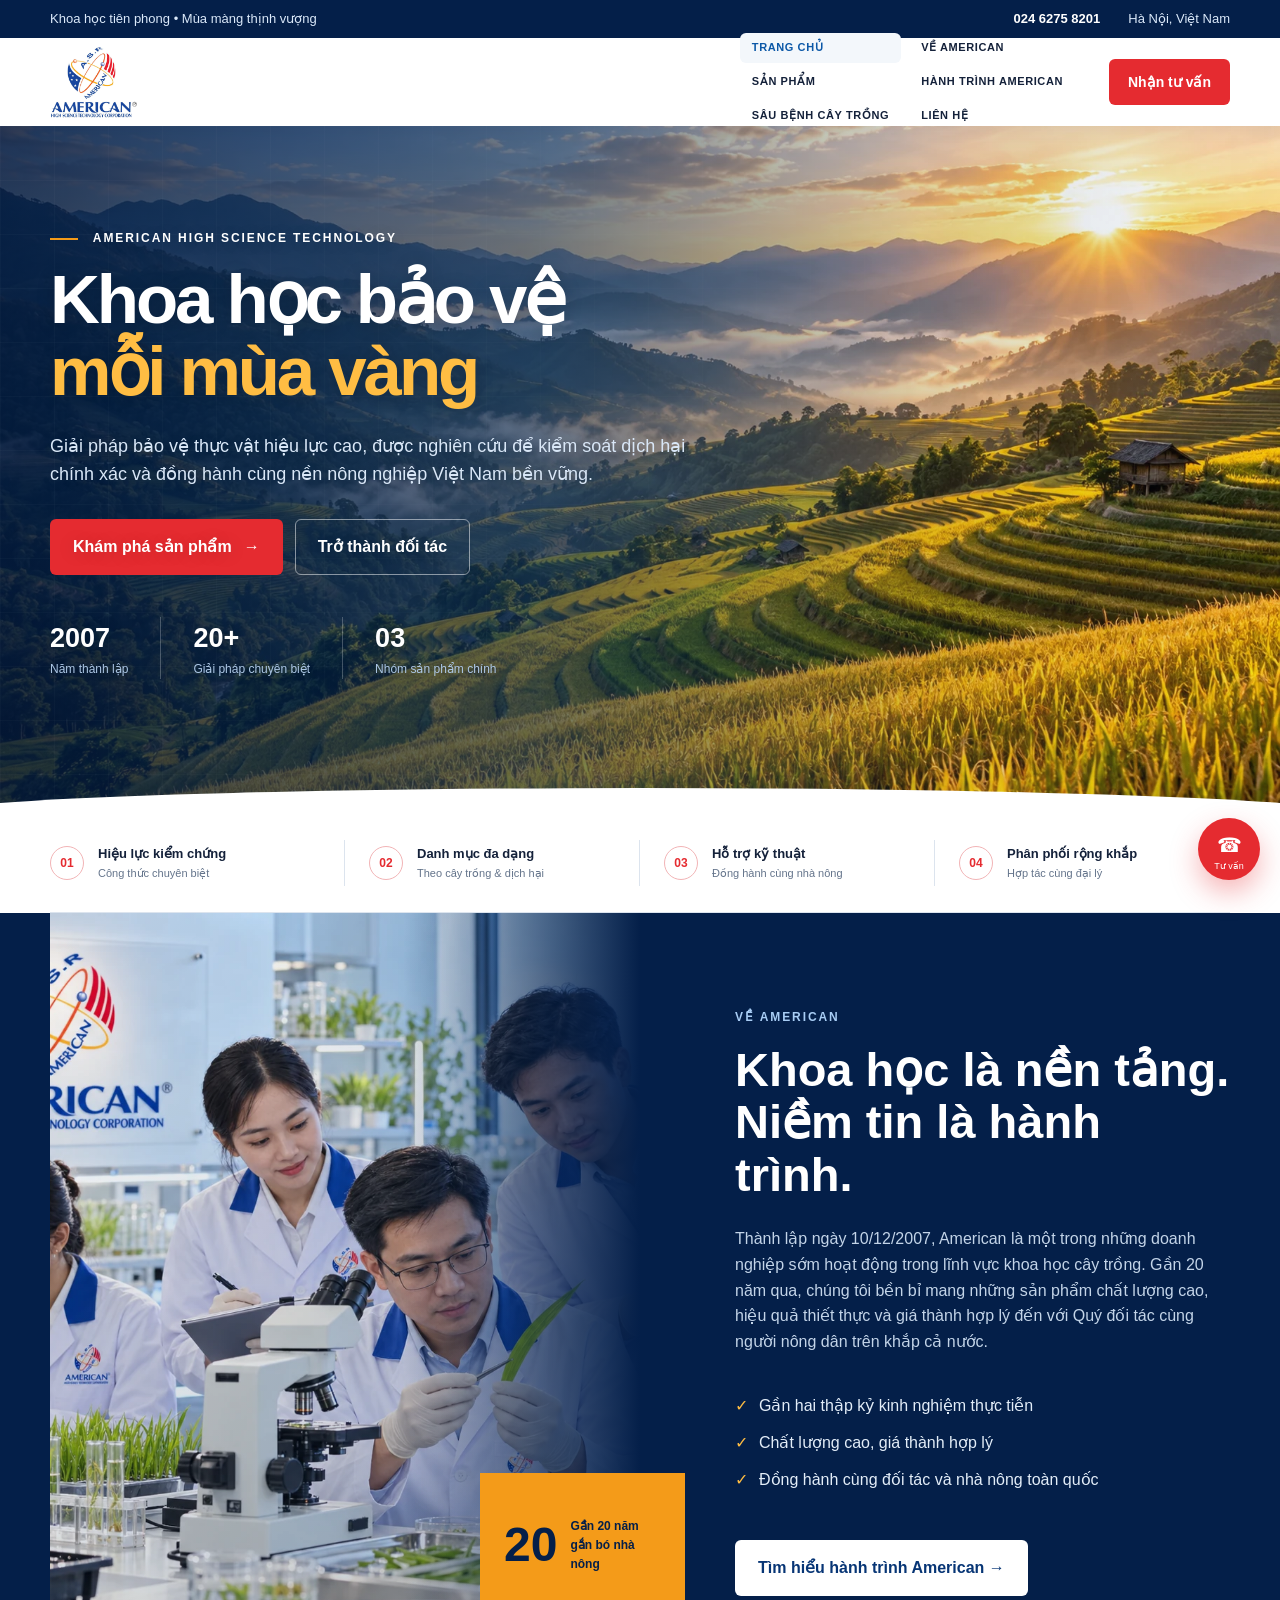
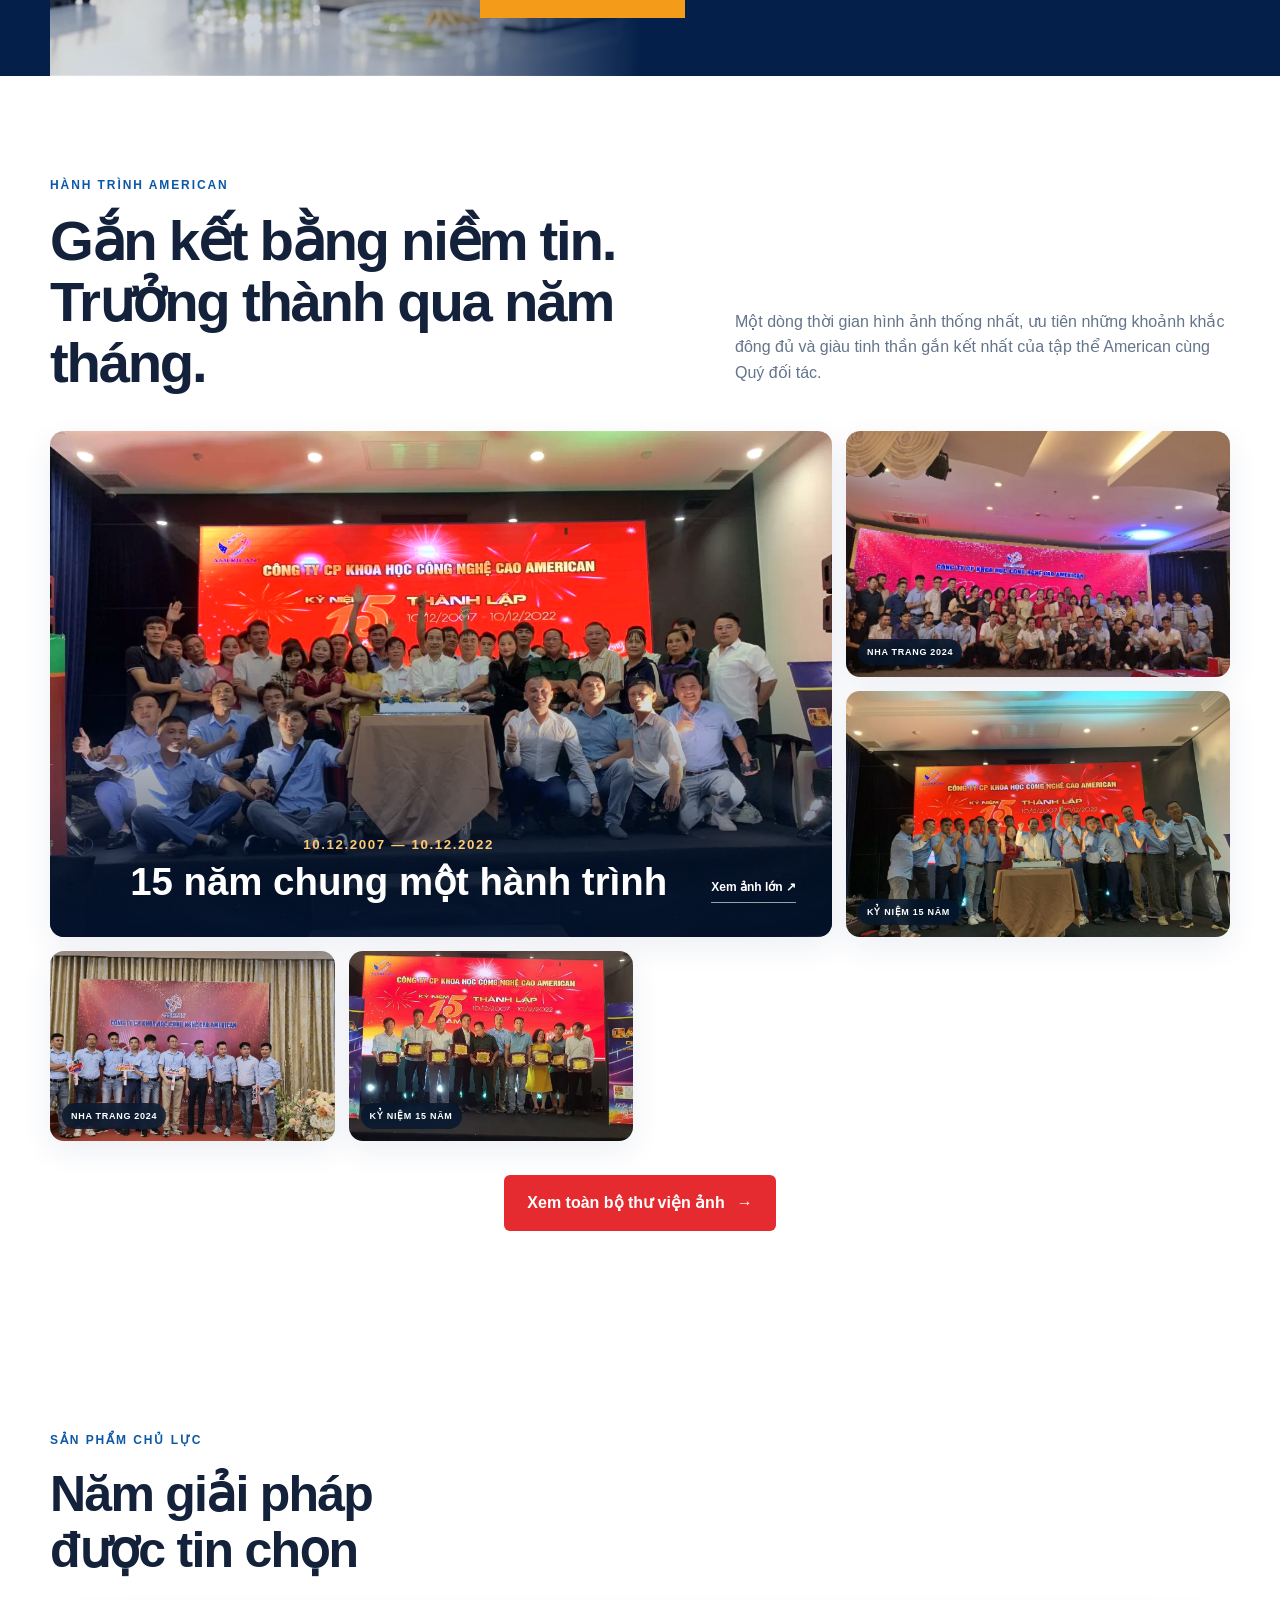
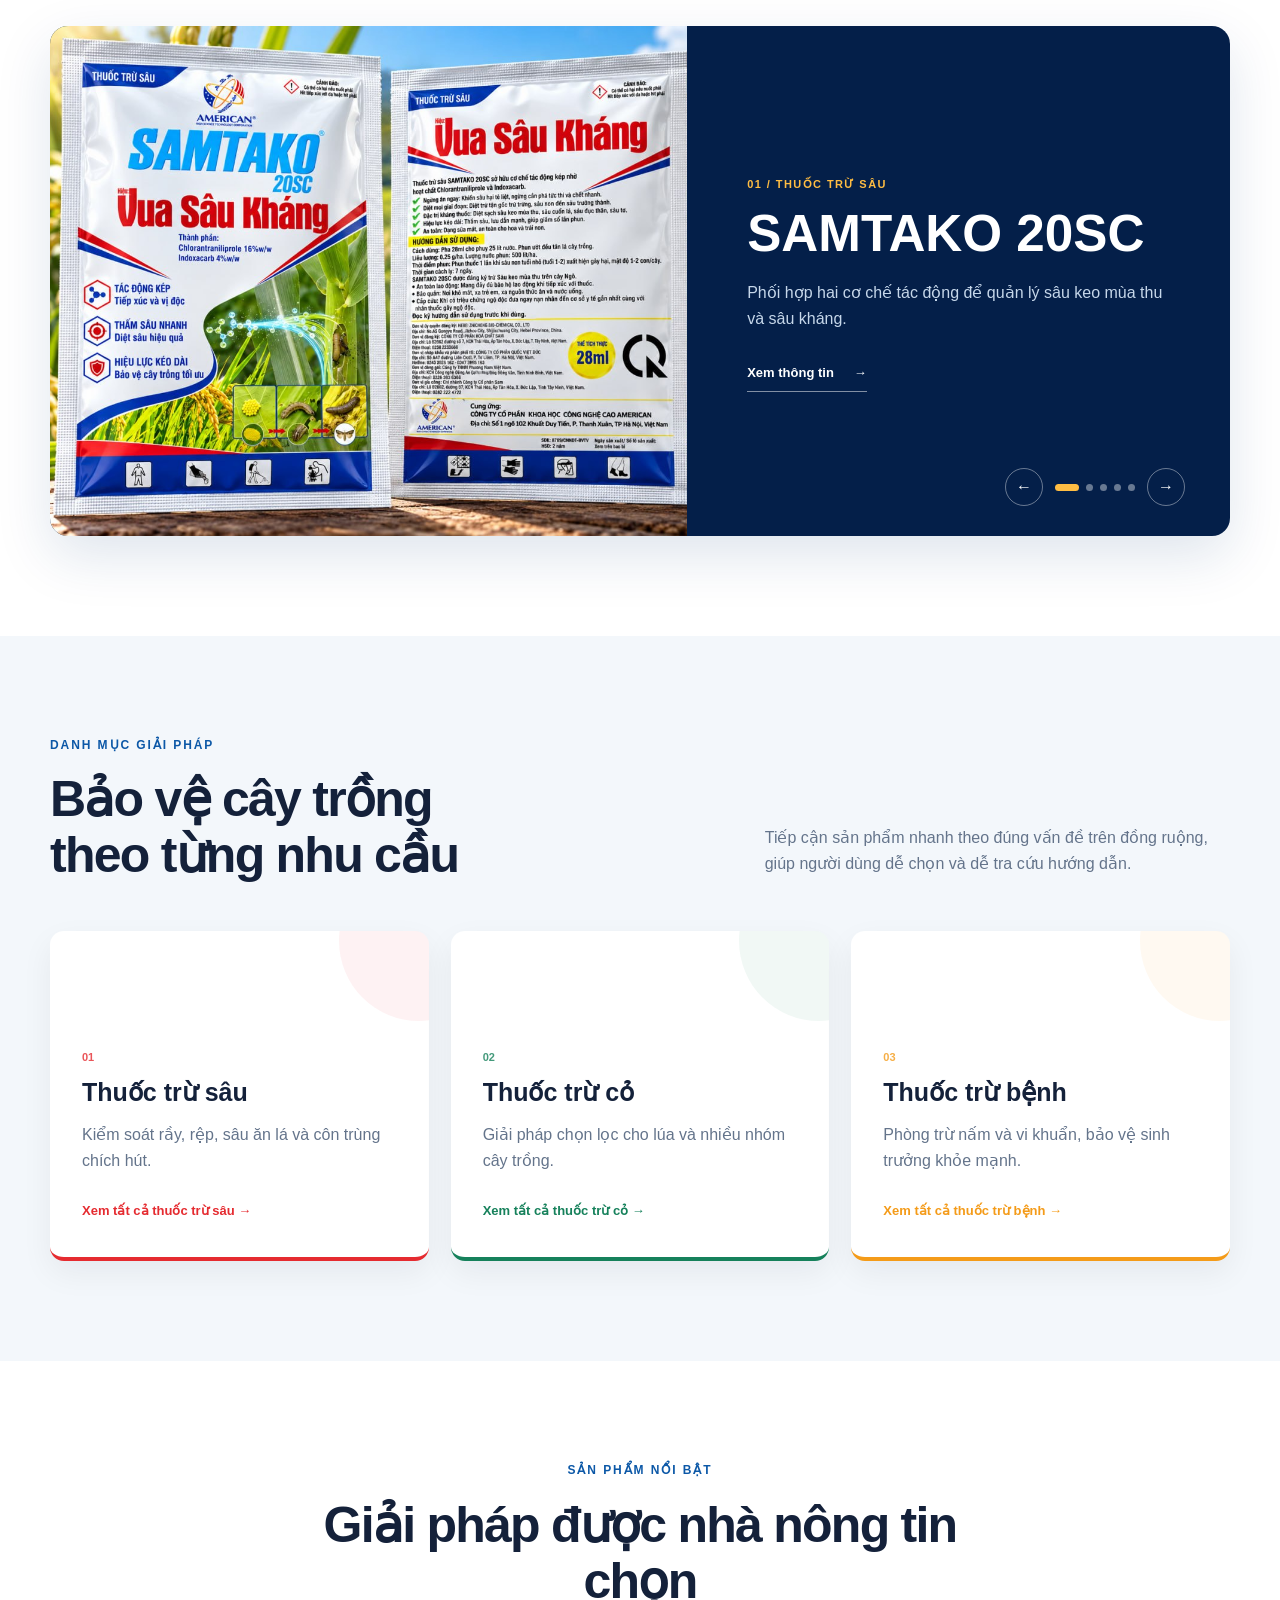
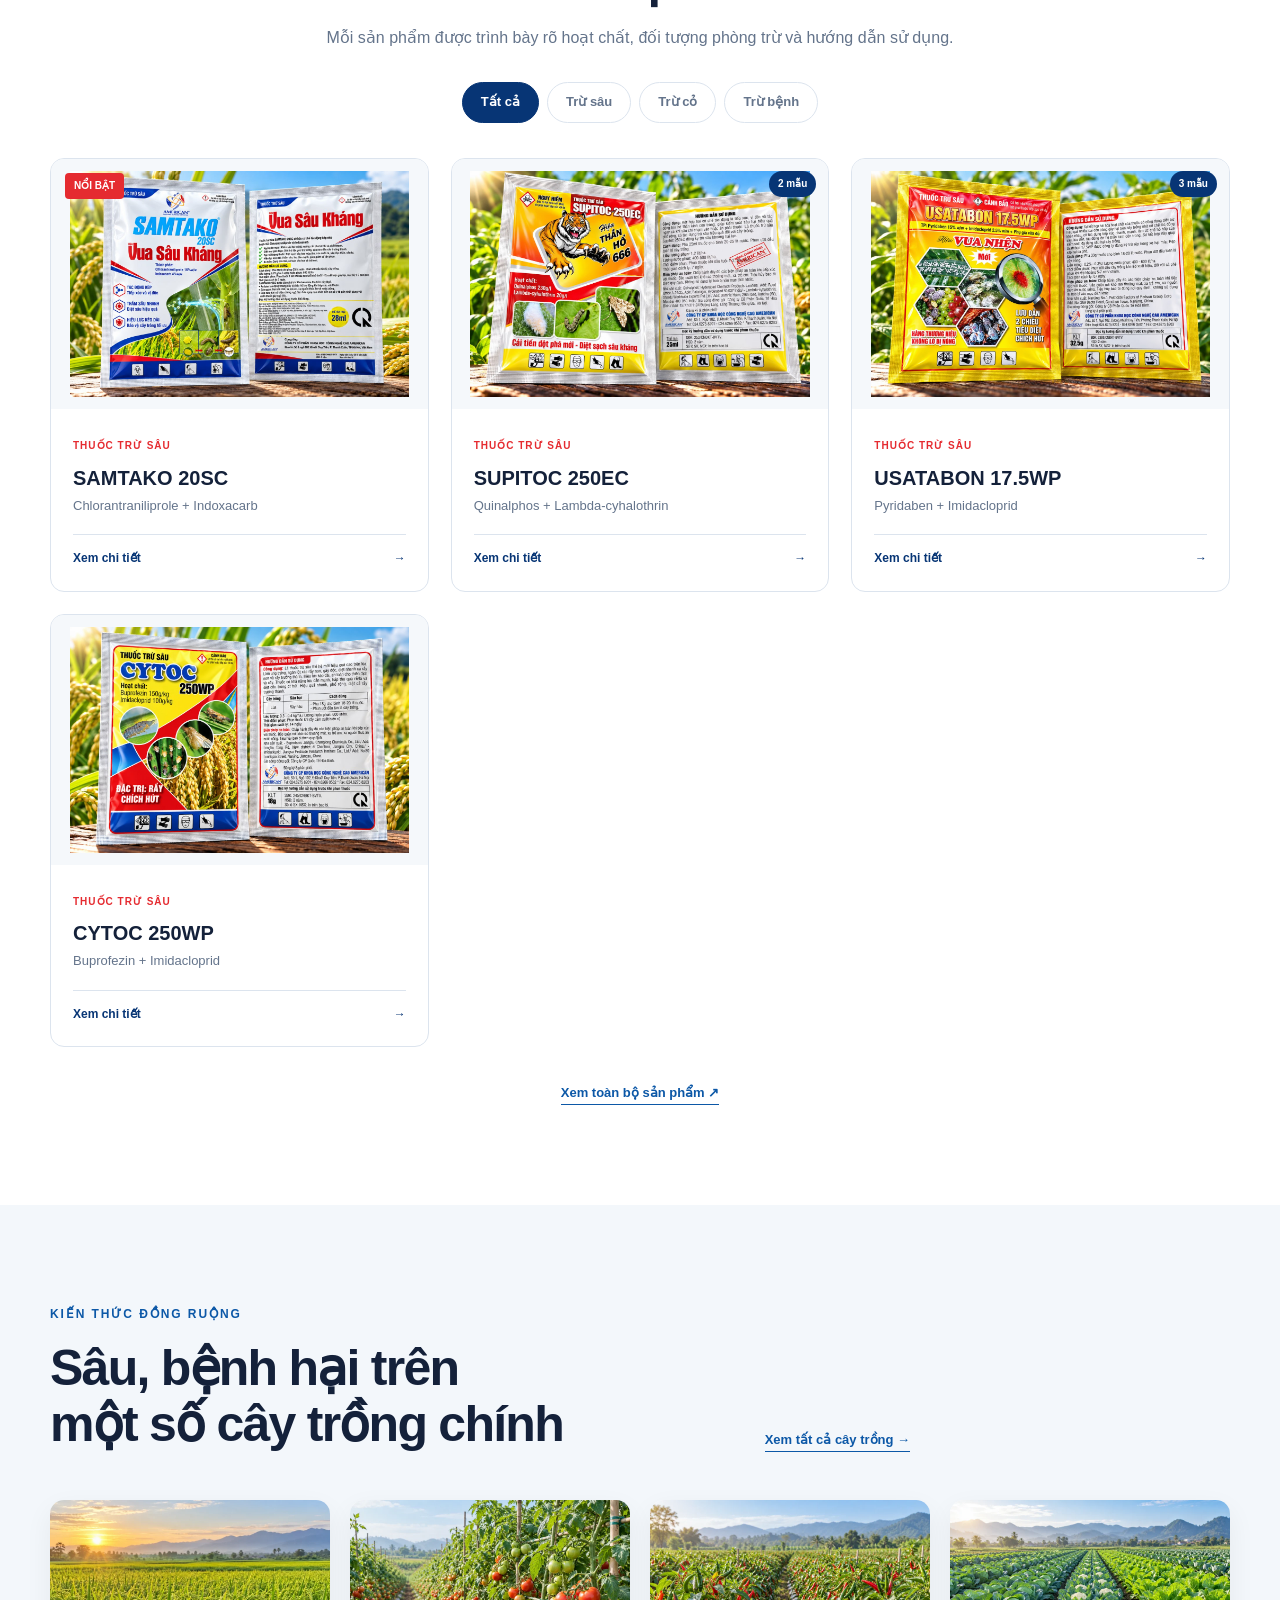
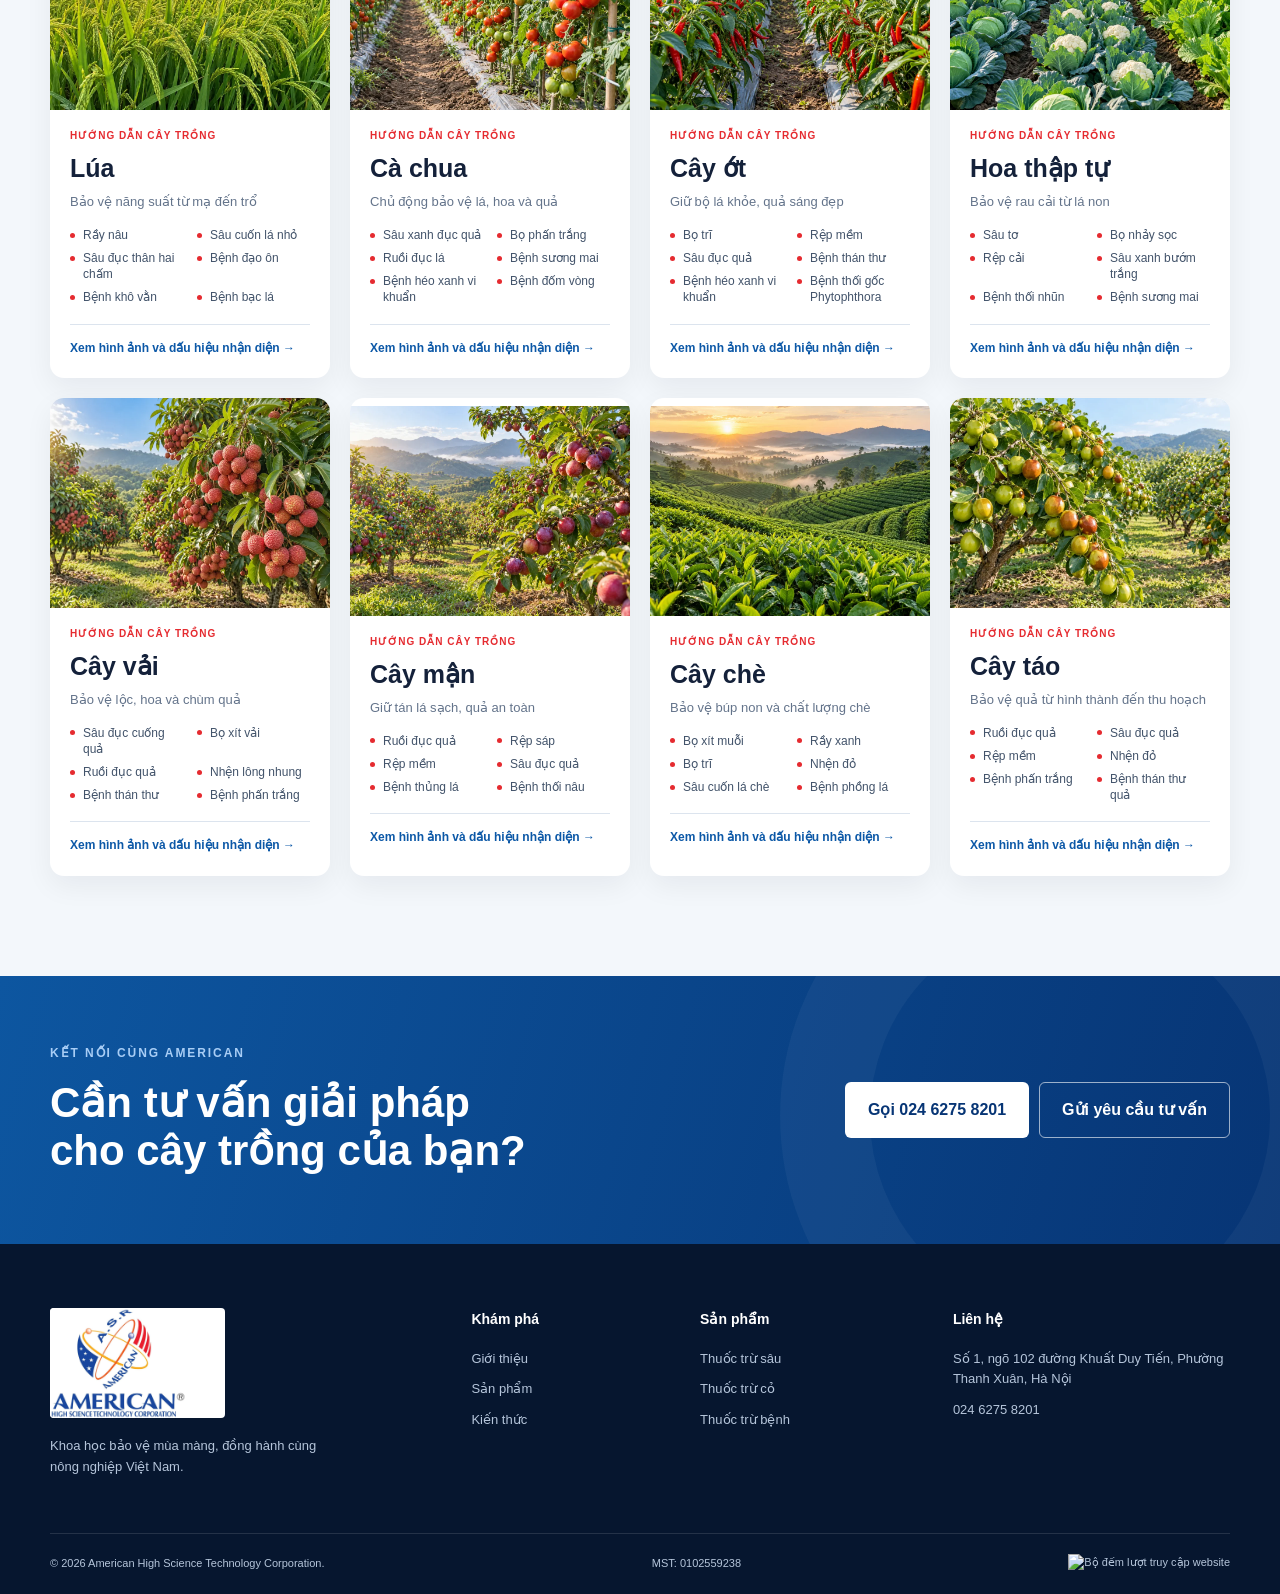
==== index.html @ 8d9178ed "fix: link and separate product categories" ====
<!doctype html>
<html lang="vi">
<head>
  <meta charset="utf-8">
  <meta name="viewport" content="width=device-width, initial-scale=1">
  <meta name="description" content="American High Science Technology Corporation - giải pháp khoa học bảo vệ cây trồng hiệu quả và bền vững.">
  <title>American High Science Technology Corporation</title>
  <link rel="stylesheet" href="styles.css?v=four-targets">
</head>
<body>
  <a class="skip-link" href="#main">Bỏ qua điều hướng</a>
  <header class="site-header">
    <div class="topbar">
      <div class="container topbar-inner">
        <p>Khoa học tiên phong • Mùa màng thịnh vượng</p>
        <div><a href="tel:02462758201">024 6275 8201</a><span>Hà Nội, Việt Nam</span></div>
      </div>
    </div>
    <div class="container nav-wrap">
      <a class="brand" href="#" aria-label="American - Trang chủ">
        <img src="assets/logo-american.jpg" alt="Logo Công ty Cổ phần Khoa học Công nghệ cao American">
      </a>
      <button class="menu-toggle" type="button" aria-expanded="false" aria-controls="primary-nav"><span></span><span></span><span></span><span class="sr-only">Mở menu</span></button>
      <nav id="primary-nav" aria-label="Điều hướng chính">
        <a class="active" href="index.html">Trang chủ</a>
        <a href="about.html">Giới thiệu</a>
        <a href="products.html">Sản phẩm</a>
        <a href="#solutions">Giải pháp</a>
        <a href="news.html">Kiến thức</a>
        <a href="contact.html">Liên hệ</a>
      </nav>
      <a class="nav-cta" href="contact.html">Nhận tư vấn</a>
    </div>
  </header>

  <main id="main">
    <section class="hero">
      <div class="hero-glow"></div>
      <div class="container hero-grid">
        <div class="hero-copy">
          <p class="eyebrow"><span></span> American High Science Technology</p>
          <h1>Khoa học bảo vệ<br><em>mỗi mùa vàng</em></h1>
          <p class="hero-lead">Giải pháp bảo vệ thực vật hiệu lực cao, được nghiên cứu để kiểm soát dịch hại chính xác và đồng hành cùng nền nông nghiệp Việt Nam bền vững.</p>
          <div class="hero-actions">
            <a class="button button-primary" href="#products">Khám phá sản phẩm <span>→</span></a>
            <a class="button button-ghost" href="#contact">Trở thành đối tác</a>
          </div>
          <dl class="hero-stats">
            <div><dt>2007</dt><dd>Năm thành lập</dd></div>
            <div><dt>20+</dt><dd>Giải pháp chuyên biệt</dd></div>
            <div><dt>03</dt><dd>Nhóm sản phẩm chính</dd></div>
          </dl>
        </div>
        <div class="hero-visual">
          <div class="orbit orbit-one"></div><div class="orbit orbit-two"></div>
          <div class="product-halo"></div>
          <img src="assets/products/asarasuper-500sc.jpg" alt="Sản phẩm thuốc trừ sâu ASARASUPER 500SC của American">
          <div class="science-chip"><span>✦</span><div><strong>Công nghệ chọn lọc</strong><small>Hiệu lực nhanh • Lưu dẫn mạnh</small></div></div>
          <div class="crop-chip"><span>✓</span><div><strong>Đúng dịch hại</strong><small>Đúng giải pháp</small></div></div>
        </div>
      </div>
      <div class="hero-wave"></div>
    </section>

    <section class="trust-strip" aria-label="Cam kết thương hiệu">
      <div class="container trust-grid">
        <div><span>01</span><p><strong>Hiệu lực kiểm chứng</strong><small>Công thức chuyên biệt</small></p></div>
        <div><span>02</span><p><strong>Danh mục đa dạng</strong><small>Theo cây trồng & dịch hại</small></p></div>
        <div><span>03</span><p><strong>Hỗ trợ kỹ thuật</strong><small>Đồng hành cùng nhà nông</small></p></div>
        <div><span>04</span><p><strong>Phân phối rộng khắp</strong><small>Hợp tác cùng đại lý</small></p></div>
      </div>
    </section>

    <section class="section featured-showcase" id="featured-products">
      <div class="container">
        <div class="section-head">
          <div><p class="eyebrow blue">Sản phẩm chủ lực</p><h2>Năm giải pháp<br>được tin chọn</h2></div>
        </div>
        <div class="featured-slider" aria-roledescription="carousel" aria-label="Sản phẩm chủ lực">
          <article class="featured-slide active" data-featured="samtako"><div class="featured-image"><img src="assets/products/samtako-25sc.jpg" alt="SAMTAKO 20SC"></div><div class="featured-copy"><span>01 / Thuốc trừ sâu</span><h3>SAMTAKO 20SC</h3><p>Phối hợp hai cơ chế tác động để quản lý sâu keo mùa thu và sâu kháng.</p><a href="product.html?id=samtako" data-open-product="samtako">Xem thông tin <b>→</b></a></div></article>
          <article class="featured-slide" data-featured="supitoc"><div class="featured-image"><img src="assets/products/supitoc-250ec.jpg" alt="SUPITOC 250EC"></div><div class="featured-copy"><span>02 / Thuốc trừ sâu</span><h3>SUPITOC 250EC</h3><p>Công thức phối hợp hướng đến sâu kháng và nhóm côn trùng chích hút.</p><a href="product.html?id=supitoc" data-open-product="supitoc">Xem thông tin <b>→</b></a></div></article>
          <article class="featured-slide" data-featured="usatabon"><div class="featured-image"><img src="assets/products/usatabon-175wp.jpg" alt="USATABON 17.5WP"></div><div class="featured-copy"><span>03 / Thuốc trừ sâu</span><h3>USATABON 17.5WP</h3><p>Phối hợp tiếp xúc và lưu dẫn cho nhóm nhện, rệp chích hút.</p><a href="product.html?id=usatabon" data-open-product="usatabon">Xem thông tin <b>→</b></a></div></article>
          <article class="featured-slide" data-featured="nomicet"><div class="featured-image"><img src="assets/products/nomicet-nomirius.jpg" alt="NOMICET 500WP và NOMIRIUS SUPER 200WP"></div><div class="featured-copy"><span>04 / Thuốc trừ cỏ</span><h3>NOMICET 500WP / NOMIRIUS SUPER 200WP</h3><p>Giải pháp kiểm soát cỏ chọn lọc trên ruộng lúa.</p><a href="product.html?id=nomicet" data-open-product="nomicet">Xem thông tin <b>→</b></a></div></article>
          <article class="featured-slide" data-featured="cytoc"><div class="featured-image"><img src="assets/products/cytoc-250wp.jpg" alt="CYTOC 250WP"></div><div class="featured-copy"><span>05 / Thuốc trừ sâu</span><h3>CYTOC 250WP</h3><p>Phối hợp hai cơ chế tác động, ưu tiên rầy nâu và nhóm côn trùng chích hút.</p><a href="product.html?id=cytoc" data-open-product="cytoc">Xem thông tin <b>→</b></a></div></article>
          <div class="featured-controls"><button type="button" data-featured-prev aria-label="Sản phẩm trước">←</button><div class="featured-dots" aria-label="Chọn sản phẩm"></div><button type="button" data-featured-next aria-label="Sản phẩm tiếp theo">→</button></div>
        </div>
      </div>
    </section>

    <section class="section solutions" id="solutions">
      <div class="container">
        <div class="section-head split">
          <div><p class="eyebrow blue">Danh mục giải pháp</p><h2>Bảo vệ cây trồng<br>theo từng nhu cầu</h2></div>
          <p>Tiếp cận sản phẩm nhanh theo đúng vấn đề trên đồng ruộng, giúp người dùng dễ chọn và dễ tra cứu hướng dẫn.</p>
        </div>
        <div class="solution-grid">
          <article class="solution-card red"><div class="icon">⌁</div><p>01</p><h3>Thuốc trừ sâu</h3><span>Kiểm soát rầy, rệp, sâu ăn lá và côn trùng chích hút.</span><a href="products.html?category=insect">Xem tất cả thuốc trừ sâu →</a></article>
          <article class="solution-card green"><div class="icon">⌇</div><p>02</p><h3>Thuốc trừ cỏ</h3><span>Giải pháp chọn lọc cho lúa và nhiều nhóm cây trồng.</span><a href="products.html?category=weed">Xem tất cả thuốc trừ cỏ →</a></article>
          <article class="solution-card gold"><div class="icon">✦</div><p>03</p><h3>Thuốc trừ bệnh</h3><span>Phòng trừ nấm và vi khuẩn, bảo vệ sinh trưởng khỏe mạnh.</span><a href="products.html?category=disease">Xem tất cả thuốc trừ bệnh →</a></article>
        </div>
      </div>
    </section>

    <section class="section products" id="products">
      <div class="container">
        <div class="section-head center"><p class="eyebrow blue">Sản phẩm nổi bật</p><h2>Giải pháp được nhà nông tin chọn</h2><p>Mỗi sản phẩm được trình bày rõ hoạt chất, đối tượng phòng trừ và hướng dẫn sử dụng.</p></div>
        <div class="filter" role="group" aria-label="Lọc sản phẩm">
          <button class="active" data-filter="all">Tất cả</button><button data-filter="insect">Trừ sâu</button><button data-filter="weed">Trừ cỏ</button><button data-filter="disease">Trừ bệnh</button>
        </div>
        <div class="product-grid">
          <article class="product-card" data-category="insect"><div class="badge">Nổi bật</div><div class="product-image"><img src="assets/products/samtako-25sc.jpg" alt="SAMTAKO 20SC"></div><div class="product-info"><small>Thuốc trừ sâu</small><h3>SAMTAKO 20SC</h3><p>Chlorantraniliprole + Indoxacarb</p><a href="#contact">Xem chi tiết <span>→</span></a></div></article>
          <article class="product-card" data-category="insect"><div class="product-image"><img src="assets/products/supitoc-250ec.jpg" alt="SUPITOC 250EC"></div><div class="product-info"><small>Thuốc trừ sâu</small><h3>SUPITOC 250EC</h3><p>Quinalphos + Lambda-cyhalothrin</p><a href="#contact">Xem chi tiết <span>→</span></a></div></article>
          <article class="product-card" data-category="insect"><div class="product-image"><img src="assets/products/usatabon-175wp.jpg" alt="USATABON 17.5WP"></div><div class="product-info"><small>Thuốc trừ sâu</small><h3>USATABON 17.5WP</h3><p>Pyridaben + Imidacloprid</p><a href="#contact">Xem chi tiết <span>→</span></a></div></article>
          <article class="product-card" data-category="weed"><div class="product-image"><img src="assets/products/nomicet-nomirius.jpg" alt="Bộ cỏ cặp NOMICET và NOMIRIUS SUPER"></div><div class="product-info"><small>Thuốc trừ cỏ</small><h3>NOMICET / NOMIRIUS</h3><p>Bộ cỏ cặp cho ruộng lúa</p><a href="#contact">Xem chi tiết <span>→</span></a></div></article>
          <article class="product-card" data-category="insect"><div class="product-image"><img src="assets/products/cytoc-250wp.jpg" alt="CYTOC 250WP"></div><div class="product-info"><small>Thuốc trừ sâu</small><h3>CYTOC 250WP</h3><p>Buprofezin + Imidacloprid</p><a href="#contact">Xem chi tiết <span>→</span></a></div></article>
        </div>
        <a class="text-link" href="#contact">Xem toàn bộ sản phẩm <span>↗</span></a>
      </div>
    </section>

    <section class="section about" id="about">
      <div class="container about-grid">
        <div class="about-visual"><div class="photo-main"></div><div class="experience"><strong>20</strong><span>Gần 20 năm<br>gắn bó nhà nông</span></div></div>
        <div class="about-copy"><p class="eyebrow light">Về American</p><h2>Khoa học là nền tảng.<br>Niềm tin là hành trình.</h2><p>Thành lập ngày 10/12/2007, American là một trong những doanh nghiệp sớm hoạt động trong lĩnh vực khoa học cây trồng. Gần 20 năm qua, chúng tôi bền bỉ mang những sản phẩm chất lượng cao, hiệu quả thiết thực và giá thành hợp lý đến với Quý đối tác cùng người nông dân trên khắp cả nước.</p><ul><li><span>✓</span>Gần hai thập kỷ kinh nghiệm thực tiễn</li><li><span>✓</span>Chất lượng cao, giá thành hợp lý</li><li><span>✓</span>Đồng hành cùng đối tác và nhà nông toàn quốc</li></ul><a class="button button-white" href="about.html">Tìm hiểu hành trình American →</a></div>
      </div>
    </section>

    <section class="section company-journey" id="hanh-trinh">
      <div class="container">
        <div class="journey-head">
          <div><p class="eyebrow blue">Hành trình American</p><h2>Gắn kết bằng niềm tin.<br>Trưởng thành qua năm tháng.</h2></div>
          <p>Một dòng thời gian hình ảnh thống nhất, ưu tiên những khoảnh khắc đông đủ và giàu tinh thần gắn kết nhất của tập thể American cùng Quý đối tác.</p>
        </div>
        <button class="journey-feature" type="button" data-activity-image="assets/company-activities/activity-03.webp" data-caption="Tập thể American và Quý đối tác tại lễ kỷ niệm 15 năm thành lập">
          <img src="assets/company-activities/activity-03.webp" alt="Tập thể American và Quý đối tác tại lễ kỷ niệm 15 năm thành lập" loading="lazy">
          <span><span><small>10.12.2007 — 10.12.2022</small><strong>15 năm chung một hành trình</strong></span><em>Xem ảnh lớn ↗</em></span>
        </button>
        <div class="journey-strip" aria-label="Ảnh hoạt động của American">
          <button type="button" data-activity-image="assets/company-activities/activity-02.webp" data-caption="Tập thể cán bộ nhân viên American mừng dấu mốc 15 năm"><img src="assets/company-activities/activity-02.webp" alt="Cán bộ nhân viên American tại lễ kỷ niệm" loading="lazy"></button>
          <button type="button" data-activity-image="assets/company-activities/activity-04.webp" data-caption="American tri ân những đóng góp đồng hành"><img src="assets/company-activities/activity-04.webp" alt="Hoạt động tri ân tại lễ kỷ niệm American" loading="lazy"></button>
          <button type="button" data-activity-image="assets/company-activities/activity-05.webp" data-caption="Không gian sự kiện kỷ niệm 15 năm American"><img src="assets/company-activities/activity-05.webp" alt="Không gian sự kiện 15 năm American" loading="lazy"></button>
          <button type="button" data-activity-image="assets/company-activities/activity-06.webp" data-caption="Không gian đón tiếp Quý đối tác và khách hàng"><img src="assets/company-activities/activity-06.webp" alt="Khu vực đón tiếp sự kiện American" loading="lazy"></button>
          <button type="button" data-activity-image="assets/company-activities/activity-08.webp" data-caption="Sân khấu đêm gala kỷ niệm 15 năm thành lập"><img src="assets/company-activities/activity-08.webp" alt="Sân khấu gala của American" loading="lazy"></button>
          <button type="button" data-activity-image="assets/company-activities/activity-11.webp" data-caption="Khoảnh khắc gắn kết tại lễ kỷ niệm"><img src="assets/company-activities/activity-11.webp" alt="Khoảnh khắc gắn kết của American" loading="lazy"></button>
          <button type="button" data-activity-image="assets/company-activities/activity-12.webp" data-caption="Cán bộ, nhân viên và đối tác American"><img src="assets/company-activities/activity-12.webp" alt="Cán bộ nhân viên và đối tác American" loading="lazy"></button>
          <button type="button" data-activity-image="assets/company-activities/activity-13.webp" data-caption="Khoảnh khắc tri ân tại lễ kỷ niệm"><img src="assets/company-activities/activity-13.webp" alt="Khoảnh khắc tri ân của American" loading="lazy"></button>
          <button type="button" data-activity-image="assets/company-activities/activity-01.webp" data-caption="Giao lưu văn nghệ trong đêm gala"><img src="assets/company-activities/activity-01.webp" alt="Giao lưu văn nghệ tại gala American" loading="lazy"></button>
          <button type="button" data-activity-image="assets/company-activities/activity-07.webp" data-caption="Cán bộ American tại khu vực kỷ niệm"><img src="assets/company-activities/activity-07.webp" alt="Cán bộ American tại khu vực kỷ niệm" loading="lazy"></button>
          <button type="button" data-activity-image="assets/company-activities/activity-09.webp" data-caption="Đại diện American trên sân khấu sự kiện"><img src="assets/company-activities/activity-09.webp" alt="Đại diện American tại sự kiện" loading="lazy"></button>
          <button type="button" data-activity-image="assets/company-activities/activity-10.webp" data-caption="Nghi thức mừng sinh nhật American"><img src="assets/company-activities/activity-10.webp" alt="Nghi thức mừng sinh nhật American" loading="lazy"></button>
        </div>
        <p class="journey-hint">Kéo ngang để xem thêm · Bấm vào ảnh để mở toàn màn hình</p>
        <div class="journey-album-head"><div><small>Chuyến đi Nha Trang · 05.11.2024</small><h3>Tri ân kết nối — Mở lối thành công</h3></div><span>13 khoảnh khắc</span></div>
        <button class="journey-feature journey-feature-secondary" type="button" data-activity-gallery="nha-trang" data-activity-image="assets/company-activities/nha-trang-2024/trip-01.webp" data-caption="Tập thể American tại Gala Dinner Nha Trang 2024">
          <img src="assets/company-activities/nha-trang-2024/trip-01.webp" alt="Tập thể American tại Gala Dinner Nha Trang 2024" loading="lazy">
          <span><span><small>NHA TRANG · 05 THÁNG 11 NĂM 2024</small><strong>Gala Dinner American</strong></span><em>Xem album ↗</em></span>
        </button>
        <div class="journey-strip" aria-label="Album chuyến đi Nha Trang 2024">
          <button type="button" data-activity-gallery="nha-trang" data-activity-image="assets/company-activities/nha-trang-2024/trip-02.webp" data-caption="Thông điệp Gala Dinner: Tri ân kết nối – Mở lối thành công"><img src="assets/company-activities/nha-trang-2024/trip-02.webp" alt="Backdrop Gala Dinner Nha Trang 2024" loading="lazy"></button>
          <button type="button" data-activity-gallery="nha-trang" data-activity-image="assets/company-activities/nha-trang-2024/trip-03.webp" data-caption="Nghi thức khai mạc Gala Dinner American"><img src="assets/company-activities/nha-trang-2024/trip-03.webp" alt="Nghi thức trống khai mạc Gala Dinner" loading="lazy"></button>
          <button type="button" data-activity-gallery="nha-trang" data-activity-image="assets/company-activities/nha-trang-2024/trip-04.webp" data-caption="Khoảnh khắc giao lưu tại Nha Trang"><img src="assets/company-activities/nha-trang-2024/trip-04.webp" alt="Hoạt động giao lưu tại Nha Trang" loading="lazy"></button>
          <button type="button" data-activity-gallery="nha-trang" data-activity-image="assets/company-activities/nha-trang-2024/trip-05.webp" data-caption="Cán bộ và đối tác American tại Gala Dinner"><img src="assets/company-activities/nha-trang-2024/trip-05.webp" alt="Cán bộ và đối tác American tại Gala Dinner" loading="lazy"></button>
          <button type="button" data-activity-gallery="nha-trang" data-activity-image="assets/company-activities/nha-trang-2024/trip-06.webp" data-caption="Đêm Gala Dinner American tại Nha Trang"><img src="assets/company-activities/nha-trang-2024/trip-06.webp" alt="Đêm Gala Dinner American" loading="lazy"></button>
          <button type="button" data-activity-gallery="nha-trang" data-activity-image="assets/company-activities/nha-trang-2024/trip-07.webp" data-caption="Khoảnh khắc gắn kết trong chuyến đi Nha Trang"><img src="assets/company-activities/nha-trang-2024/trip-07.webp" alt="Khoảnh khắc gắn kết tại Nha Trang" loading="lazy"></button>
          <button type="button" data-activity-gallery="nha-trang" data-activity-image="assets/company-activities/nha-trang-2024/trip-08.webp" data-caption="Tập thể American cùng lưu giữ kỷ niệm"><img src="assets/company-activities/nha-trang-2024/trip-08.webp" alt="Tập thể American lưu giữ kỷ niệm" loading="lazy"></button>
          <button type="button" data-activity-gallery="nha-trang" data-activity-image="assets/company-activities/nha-trang-2024/trip-09.webp" data-caption="Hoạt động tri ân và kết nối tại Gala Dinner"><img src="assets/company-activities/nha-trang-2024/trip-09.webp" alt="Hoạt động tri ân tại Gala Dinner" loading="lazy"></button>
          <button type="button" data-activity-gallery="nha-trang" data-activity-image="assets/company-activities/nha-trang-2024/trip-10.webp" data-caption="Đại diện American tại sự kiện Nha Trang"><img src="assets/company-activities/nha-trang-2024/trip-10.webp" alt="Đại diện American tại Nha Trang" loading="lazy"></button>
          <button type="button" data-activity-gallery="nha-trang" data-activity-image="assets/company-activities/nha-trang-2024/trip-11.webp" data-caption="Niềm vui trong hành trình kết nối"><img src="assets/company-activities/nha-trang-2024/trip-11.webp" alt="Niềm vui trong hành trình kết nối" loading="lazy"></button>
          <button type="button" data-activity-gallery="nha-trang" data-activity-image="assets/company-activities/nha-trang-2024/trip-12.webp" data-caption="Khoảnh khắc đáng nhớ của đại gia đình American"><img src="assets/company-activities/nha-trang-2024/trip-12.webp" alt="Đại gia đình American tại Nha Trang" loading="lazy"></button>
          <button type="button" data-activity-gallery="nha-trang" data-activity-image="assets/company-activities/nha-trang-2024/trip-13.webp" data-caption="Cùng nhau mở lối thành công"><img src="assets/company-activities/nha-trang-2024/trip-13.webp" alt="Cùng nhau mở lối thành công" loading="lazy"></button>
        </div>
        <p class="journey-hint">Album Nha Trang 2024 · Kéo ngang hoặc bấm ảnh để xem</p>
      </div>
    </section>

    <section class="section knowledge" id="knowledge">
      <div class="container">
        <div class="section-head split"><div><p class="eyebrow blue">Kiến thức đồng ruộng</p><h2>Sâu, bệnh hại trên<br>một số cây trồng chính</h2></div><a class="text-link inline" href="news.html">Xem tất cả cây trồng →</a></div>
        <div class="crop-grid" data-crop-grid></div>
      </div>
    </section>

    <section class="cta" id="contact">
      <div class="container cta-inner"><div><p class="eyebrow light">Kết nối cùng American</p><h2>Cần tư vấn giải pháp<br>cho cây trồng của bạn?</h2></div><div class="cta-actions"><a class="button button-white" href="tel:02462758201">Gọi 024 6275 8201</a><a class="button button-outline-white" href="mailto:info@american.vn">Gửi yêu cầu tư vấn</a></div></div>
    </section>
  </main>

  <footer>
    <div class="container footer-grid">
      <div class="footer-brand"><img src="assets/logo-american.jpg" alt="American"><p>Khoa học bảo vệ mùa màng, đồng hành cùng nông nghiệp Việt Nam.</p></div>
      <div><h3>Khám phá</h3><a href="#about">Giới thiệu</a><a href="#products">Sản phẩm</a><a href="#knowledge">Kiến thức</a></div>
      <div><h3>Sản phẩm</h3><a href="products.html?category=insect">Thuốc trừ sâu</a><a href="products.html?category=weed">Thuốc trừ cỏ</a><a href="products.html?category=disease">Thuốc trừ bệnh</a></div>
      <div><h3>Liên hệ</h3><p>Số 1, ngõ 102 đường Khuất Duy Tiến, Phường Thanh Xuân, Hà Nội</p><a href="tel:02462758201">024 6275 8201</a></div>
    </div>
    <div class="container footer-bottom"><span>© 2026 American High Science Technology Corporation.</span><span>MST: 0102559238</span><span class="visitor-counter"><img src="https://hits.sh/duyluem1368.github.io/american-website.svg?style=flat-square&amp;label=L%C6%B0%E1%BB%A3t%20truy%20c%E1%BA%ADp&amp;color=0d56a0" alt="Bộ đếm lượt truy cập website"></span></div>
  </footer>
  <a class="floating-contact" href="tel:02462758201" aria-label="Gọi tư vấn"><span>☎</span><small>Tư vấn</small></a>
  <script src="product-data.js?v=gallery-batch5"></script>
  <script src="crop-data.js?v=crop-covers-v2"></script>
  <script src="knowledge.js?v=visible-six"></script>
  <script src="script.js?v=gallery-page-protection"></script>
</body>
</html>
---- styles.css ----
:root{--navy:#073575;--navy-dark:#041f49;--blue:#0c58a7;--red:#e52b30;--orange:#f49b19;--green:#16815b;--ink:#14213a;--muted:#64748b;--line:#dce4ee;--soft:#f3f7fb;--white:#fff;--shadow:0 20px 55px rgba(7,53,117,.13)}
*{box-sizing:border-box}html{scroll-behavior:smooth}body{margin:0;color:var(--ink);font-family:Inter,"Segoe UI",Arial,sans-serif;line-height:1.6;background:#fff}a{color:inherit;text-decoration:none}img{display:block;max-width:100%}button{font:inherit}.container{width:min(1180px,calc(100% - 40px));margin-inline:auto}.sr-only{position:absolute;width:1px;height:1px;overflow:hidden;clip:rect(0,0,0,0)}.skip-link{position:fixed;left:12px;top:-60px;background:#fff;padding:10px 16px;z-index:999}.skip-link:focus{top:12px}.topbar{background:var(--navy-dark);color:#dbe9fa;font-size:13px}.topbar-inner{height:38px;display:flex;align-items:center;justify-content:space-between}.topbar p{margin:0}.topbar-inner div{display:flex;gap:28px}.topbar a{color:#fff;font-weight:700}.nav-wrap{height:88px;display:flex;align-items:center;gap:34px}.site-header{position:relative;z-index:20;background:#fff;box-shadow:0 2px 18px rgba(15,23,42,.07)}.brand{width:170px;height:72px;overflow:hidden;display:flex;align-items:center;justify-content:flex-start}.brand img{width:128px;transform:scale(1.2)}nav{display:flex;align-items:center;justify-content:center;gap:27px;margin-left:auto}nav a{font-size:14px;font-weight:700;position:relative;padding:32px 0}nav a:after{content:"";position:absolute;left:0;right:100%;bottom:23px;height:2px;background:var(--red);transition:.25s}nav a:hover:after,nav a.active:after{right:0}.nav-cta,.button{display:inline-flex;align-items:center;justify-content:center;gap:12px;font-weight:800;border-radius:6px;transition:.25s}.nav-cta{background:var(--red);color:#fff;padding:12px 19px;font-size:14px}.nav-cta:hover,.button-primary:hover{background:#c71922;transform:translateY(-2px)}.menu-toggle{display:none;border:0;background:none;padding:8px}.menu-toggle span:not(.sr-only){display:block;width:25px;height:2px;background:var(--navy);margin:5px}
.hero{min-height:690px;position:relative;overflow:hidden;color:#fff;background:linear-gradient(112deg,#03265b 0%,#064b91 62%,#0b70b2 100%)}.hero:before{content:"";position:absolute;inset:0;background-image:linear-gradient(rgba(255,255,255,.025) 1px,transparent 1px),linear-gradient(90deg,rgba(255,255,255,.025) 1px,transparent 1px);background-size:54px 54px;mask-image:linear-gradient(to right,#000,transparent)}.hero-glow{position:absolute;width:620px;height:620px;border-radius:50%;right:-100px;top:-80px;background:radial-gradient(circle,rgba(244,155,25,.24),transparent 68%)}.hero-grid{min-height:690px;display:grid;grid-template-columns:1.08fr .92fr;align-items:center;gap:35px;position:relative}.hero-copy{padding:58px 0 92px}.eyebrow{text-transform:uppercase;letter-spacing:.16em;font-weight:800;font-size:12px;margin:0 0 16px}.eyebrow span{display:inline-block;width:28px;height:2px;vertical-align:middle;background:var(--orange);margin-right:10px}.eyebrow.blue{color:var(--blue)}.eyebrow.light{color:#a8cdf5}.hero h1{font-size:clamp(50px,5.4vw,76px);line-height:1.04;letter-spacing:-.045em;margin:0 0 24px;max-width:700px}.hero h1 em{font-style:normal;color:#ffbd43}.hero-lead{max-width:640px;font-size:18px;color:#d9e7f7;margin:0 0 30px}.hero-actions{display:flex;gap:12px;margin-bottom:42px}.button{padding:14px 22px;border:1px solid transparent}.button-primary{background:var(--red);color:#fff}.button-ghost{border-color:rgba(255,255,255,.5);color:#fff}.button-ghost:hover{background:#fff;color:var(--navy)}.hero-stats{display:flex;margin:0;gap:0}.hero-stats div{padding:0 32px;border-left:1px solid rgba(255,255,255,.24)}.hero-stats div:first-child{padding-left:0;border:0}.hero-stats dt{font-size:27px;font-weight:900;color:#fff}.hero-stats dd{margin:0;color:#adc7e5;font-size:12px}.hero-visual{position:relative;height:550px;display:flex;align-items:center;justify-content:center}.hero-visual>img{width:480px;height:380px;object-fit:cover;object-position:center;border-radius:22px;box-shadow:0 35px 80px rgba(0,0,0,.35);position:relative;z-index:2;clip-path:polygon(4% 0,100% 0,96% 100%,0 100%)}.product-halo{position:absolute;width:440px;height:440px;border-radius:50%;background:linear-gradient(135deg,rgba(255,255,255,.18),rgba(244,155,25,.12));border:1px solid rgba(255,255,255,.2)}.orbit{position:absolute;border:1px solid rgba(255,255,255,.16);border-radius:50%;transform:rotate(-18deg)}.orbit-one{width:540px;height:300px}.orbit-two{width:560px;height:360px;transform:rotate(18deg)}.science-chip,.crop-chip{position:absolute;z-index:3;background:rgba(255,255,255,.96);color:var(--ink);display:flex;align-items:center;gap:12px;padding:12px 16px;border-radius:10px;box-shadow:var(--shadow)}.science-chip{left:-4px;top:95px}.crop-chip{right:-5px;bottom:80px}.science-chip>span,.crop-chip>span{display:grid;place-items:center;width:35px;height:35px;border-radius:50%;background:#fff0d6;color:var(--orange);font-weight:900}.crop-chip>span{background:#e7f8ef;color:var(--green)}.science-chip strong,.crop-chip strong{display:block;font-size:13px}.science-chip small,.crop-chip small{display:block;color:var(--muted);font-size:11px}.hero-wave{position:absolute;left:-2%;right:-2%;bottom:-1px;height:58px;background:#fff;clip-path:ellipse(55% 50% at 50% 100%)}
.trust-strip{position:relative;margin-top:-2px;background:#fff}.trust-grid{display:grid;grid-template-columns:repeat(4,1fr);padding:26px 0;border-bottom:1px solid var(--line)}.trust-grid>div{display:flex;align-items:center;gap:14px;padding:4px 24px;border-right:1px solid var(--line)}.trust-grid>div:first-child{padding-left:0}.trust-grid>div:last-child{border:0}.trust-grid>div>span{font-size:12px;font-weight:900;color:var(--red);border:1px solid #f2b4b6;border-radius:50%;width:34px;height:34px;display:grid;place-items:center}.trust-grid p{margin:0}.trust-grid strong,.trust-grid small{display:block}.trust-grid strong{font-size:13px}.trust-grid small{color:var(--muted);font-size:11px}.section{padding:100px 0}.section-head h2{font-size:clamp(34px,4vw,50px);line-height:1.12;letter-spacing:-.035em;margin:0}.section-head.split{display:grid;grid-template-columns:1fr .7fr;align-items:end;gap:50px;margin-bottom:48px}.section-head.split>p{color:var(--muted);margin:0 0 7px}.section-head.center{text-align:center;max-width:720px;margin:0 auto 32px}.section-head.center>p:last-child{color:var(--muted)}.solutions{background:var(--soft)}.solution-grid{display:grid;grid-template-columns:repeat(3,1fr);gap:22px}.solution-card{background:#fff;padding:32px;min-height:330px;border-radius:14px;box-shadow:0 12px 32px rgba(15,23,42,.06);position:relative;overflow:hidden;border-bottom:4px solid;transition:.3s}.solution-card:hover{transform:translateY(-8px);box-shadow:var(--shadow)}.solution-card:after{content:"";position:absolute;width:160px;height:160px;border-radius:50%;right:-70px;top:-70px;background:currentColor;opacity:.06}.solution-card.red{color:var(--red)}.solution-card.green{color:var(--green)}.solution-card.gold{color:var(--orange)}.solution-card .icon{width:58px;height:58px;border-radius:12px;background:currentColor;color:#fff;display:grid;place-items:center;font-size:29px}.solution-card>p{font-size:11px;font-weight:900;margin:28px 0 5px;opacity:.8}.solution-card h3{font-size:25px;margin:0 0 10px;color:var(--ink)}.solution-card>span{color:var(--muted);display:block;min-height:54px}.solution-card a{display:inline-block;margin-top:25px;font-size:13px;font-weight:900}.products{background:#fff}.filter{display:flex;justify-content:center;gap:8px;margin:0 0 35px}.filter button{border:1px solid var(--line);background:#fff;color:var(--muted);padding:9px 18px;border-radius:99px;cursor:pointer;font-size:13px;font-weight:800}.filter button.active,.filter button:hover{background:var(--navy);border-color:var(--navy);color:#fff}.product-grid{display:grid;grid-template-columns:repeat(3,1fr);gap:22px}.product-card{border:1px solid var(--line);border-radius:14px;overflow:hidden;position:relative;background:#fff;transition:.3s}.product-card:hover{transform:translateY(-6px);box-shadow:var(--shadow);border-color:transparent}.product-card[hidden]{display:none}.badge{position:absolute;z-index:2;top:14px;left:14px;background:var(--red);color:#fff;font-weight:800;font-size:10px;text-transform:uppercase;padding:5px 9px;border-radius:4px}.product-image{height:250px;background:#edf5ec;overflow:hidden}.product-image img{width:100%;height:100%;object-fit:cover;transition:.45s}.product-card:hover .product-image img{transform:scale(1.04)}.product-info{padding:22px}.product-info small{color:var(--red);font-weight:800;text-transform:uppercase;letter-spacing:.1em;font-size:10px}.product-info h3{font-size:20px;margin:5px 0 2px}.product-info p{color:var(--muted);font-size:13px;margin:0 0 18px}.product-info a{display:flex;justify-content:space-between;border-top:1px solid var(--line);padding-top:14px;font-size:12px;font-weight:900;color:var(--navy)}.text-link{display:block;width:max-content;margin:36px auto 0;color:var(--blue);font-size:13px;font-weight:900;border-bottom:1px solid}.text-link.inline{margin:0}.about{padding:0;background:var(--navy-dark);color:#fff}.about-grid{min-height:620px;display:grid;grid-template-columns:1fr 1fr}.about-visual{position:relative;background:linear-gradient(135deg,rgba(5,38,81,.1),rgba(5,38,81,.55)),url('assets/products/usatabon-175wp.jpg') center/cover;min-height:620px}.about-visual:after{content:"";position:absolute;inset:0;background:linear-gradient(to right,transparent 60%,var(--navy-dark))}.experience{position:absolute;right:-45px;bottom:58px;z-index:2;background:var(--orange);color:var(--navy-dark);width:205px;height:145px;padding:24px;display:flex;align-items:center;gap:13px}.experience strong{font-size:48px;line-height:1}.experience span{font-size:12px;font-weight:800}.about-copy{padding:95px 0 80px 95px;align-self:center}.about-copy h2{font-size:47px;line-height:1.12;margin:0 0 25px}.about-copy>p:not(.eyebrow){color:#c3d4e8}.about-copy ul{list-style:none;padding:12px 0;margin:0 0 25px}.about-copy li{margin:11px 0;color:#e3edf8}.about-copy li span{color:#ffbd43;margin-right:11px}.button-white{background:#fff;color:var(--navy)}.button-white:hover{background:#ffbd43}.knowledge{background:var(--soft)}.article-grid{display:grid;grid-template-columns:1.35fr .8fr .8fr;gap:22px}.article{background:#fff;border-radius:12px;overflow:hidden;box-shadow:0 10px 25px rgba(15,23,42,.05)}.article-photo{height:190px;background-size:cover;background-position:center}.article.featured .article-photo{height:280px}.article-photo.rice{background-image:linear-gradient(rgba(5,38,81,.05),rgba(5,38,81,.05)),url('assets/products/cytoc-placeholder.jpg'),url('assets/products/actatoc-200wp.jpg')}.article-photo.coffee{background-image:url('assets/products/usatabon-175wp.jpg')}.article-photo.field{background-image:url('assets/products/samtako-25sc.jpg')}.article>div:last-child{padding:22px}.article small{font-size:10px;color:var(--red);font-weight:800;text-transform:uppercase}.article h3{font-size:19px;line-height:1.35;margin:8px 0 18px}.article.featured h3{font-size:26px}.article a{font-size:12px;font-weight:900;color:var(--blue)}.cta{background:linear-gradient(105deg,#0d56a0,var(--navy));color:#fff;padding:68px 0;position:relative;overflow:hidden}.cta:after{content:"";position:absolute;width:400px;height:400px;border:90px solid rgba(255,255,255,.04);border-radius:50%;right:-80px;top:-150px}.cta-inner{display:flex;justify-content:space-between;align-items:center;gap:40px;position:relative;z-index:1}.cta h2{font-size:42px;line-height:1.16;margin:0}.cta-actions{display:flex;gap:10px}.button-outline-white{border-color:rgba(255,255,255,.6);color:#fff}.button-outline-white:hover{background:#fff;color:var(--navy)}footer{background:#06162f;color:#b5c5da;padding:64px 0 20px}.footer-grid{display:grid;grid-template-columns:1.5fr .7fr .8fr 1.15fr;gap:60px;padding-bottom:45px}.footer-brand img{width:145px;height:90px;object-fit:cover;object-position:center;margin-bottom:18px;border-radius:4px}.footer-brand p{max-width:280px}.footer-grid h3{color:#fff;font-size:14px;margin:0 0 18px}.footer-grid a,.footer-grid p{display:block;font-size:13px;margin:0 0 10px}.footer-grid a:hover{color:#ffbd43}.footer-bottom{border-top:1px solid rgba(255,255,255,.12);padding-top:20px;display:flex;justify-content:space-between;font-size:11px}.floating-contact{position:fixed;right:20px;bottom:20px;background:var(--red);color:#fff;width:62px;height:62px;border-radius:50%;display:grid;place-items:center;z-index:10;box-shadow:0 12px 28px rgba(229,43,48,.35);line-height:1}.floating-contact span{font-size:20px;margin-top:8px}.floating-contact small{font-size:9px;margin-top:-10px}
@media(max-width:980px){nav{position:absolute;top:88px;left:20px;right:20px;background:#fff;display:none;flex-direction:column;align-items:stretch;gap:0;padding:12px;box-shadow:var(--shadow);border-radius:10px}.site-header.open nav{display:flex}.site-header nav a{padding:12px}.nav-cta{margin-left:auto}.menu-toggle{display:block}.hero-grid{grid-template-columns:1fr;min-height:auto}.hero-copy{padding-bottom:15px}.hero-visual{height:480px}.hero-visual>img{width:min(520px,85%)}.trust-grid{grid-template-columns:1fr 1fr}.trust-grid>div:nth-child(2){border-right:0}.solution-grid,.product-grid{grid-template-columns:repeat(2,1fr)}.about-copy{padding-left:55px}.article-grid{grid-template-columns:1fr 1fr}.article.featured{grid-column:1/-1}.footer-grid{grid-template-columns:1.2fr 1fr 1fr}.footer-grid>div:last-child{grid-column:1/-1}.cta-inner{align-items:flex-start;flex-direction:column}}
@media(max-width:640px){.container{width:min(100% - 28px,1180px)}.topbar{display:none}.nav-wrap{height:72px}.brand{height:62px;width:135px}.brand img{width:105px}.nav-cta{display:none}nav{top:72px}.section{padding:72px 0}.hero{min-height:0}.hero-grid{display:block}.hero-copy{padding:64px 0 20px}.hero h1{font-size:45px}.hero-lead{font-size:16px}.hero-actions{align-items:stretch;flex-direction:column}.hero-stats{justify-content:space-between}.hero-stats div{padding:0 12px}.hero-stats dd{max-width:75px}.hero-visual{height:390px}.hero-visual>img{width:100%;height:290px}.science-chip{left:2px;top:32px}.crop-chip{right:2px;bottom:18px}.orbit{display:none}.trust-grid{grid-template-columns:1fr}.trust-grid>div{border:0;border-bottom:1px solid var(--line);padding:14px 0}.section-head.split{grid-template-columns:1fr;gap:18px}.section-head h2{font-size:37px}.solution-grid,.product-grid{grid-template-columns:1fr}.solution-card{min-height:290px}.filter{justify-content:flex-start;overflow-x:auto;padding-bottom:5px}.filter button{white-space:nowrap}.product-image{height:235px}.about-grid{grid-template-columns:1fr}.about-visual{min-height:390px}.about-visual:after{background:linear-gradient(to bottom,transparent 70%,var(--navy-dark))}.experience{right:15px;bottom:20px;width:178px;height:120px}.about-copy{padding:55px 0 70px}.about-copy h2{font-size:37px}.article-grid{grid-template-columns:1fr}.article.featured{grid-column:auto}.article.featured .article-photo{height:210px}.cta h2{font-size:34px}.cta-actions{width:100%;flex-direction:column}.footer-grid{grid-template-columns:1fr 1fr;gap:35px}.footer-brand{grid-column:1/-1}.footer-grid>div:last-child{grid-column:1/-1}.footer-bottom{gap:8px;flex-direction:column}.floating-contact{width:56px;height:56px}}
@media(prefers-reduced-motion:reduce){html{scroll-behavior:auto}*,*:before,*:after{transition:none!important}}
:focus-visible{outline:3px solid #ffbd43;outline-offset:3px}
.brand{width:170px;height:78px}.brand img{width:88px;height:74px;object-fit:contain;transform:none}
@media(max-width:640px){.brand{height:68px;width:120px}.brand img{width:76px;height:64px}}
.article-photo.rice{background-image:linear-gradient(rgba(5,38,81,.05),rgba(5,38,81,.05)),url('assets/products/actatoc-200wp.jpg')}
.hero{background-image:linear-gradient(90deg,rgba(3,26,63,.94) 0%,rgba(4,48,94,.76) 42%,rgba(4,48,94,.22) 72%,rgba(4,48,94,.08) 100%),url('assets/hero-mu-cang-chai-v2.png');background-position:center;background-size:cover}
.hero-glow{display:none}.hero-visual{opacity:.1;filter:blur(3px);transform:scale(.92);transform-origin:center right;pointer-events:none}.hero-copy{position:relative;z-index:4;text-shadow:0 2px 18px rgba(0,0,0,.18)}
@media(max-width:640px){.hero{background-image:linear-gradient(180deg,rgba(3,26,63,.9) 0%,rgba(4,48,94,.72) 55%,rgba(4,48,94,.25) 100%),url('assets/hero-mu-cang-chai-v2.png');background-position:58% center}.hero-visual{display:none}.hero-copy{padding-bottom:110px}.hero-wave{height:34px}}
.page-hero{padding:110px 0;color:#fff;background:linear-gradient(90deg,rgba(3,26,63,.96),rgba(4,48,94,.52)),url('assets/hero-mu-cang-chai-v2.png') center/cover}.page-hero.compact{padding:80px 0}.page-hero h1{font-size:clamp(45px,5vw,68px);line-height:1.05;letter-spacing:-.04em;margin:0 0 18px}.page-hero>div>p:last-child{max-width:620px;color:#dbe9f8;font-size:17px}.story-grid{display:grid;grid-template-columns:.8fr 1.2fr;gap:90px;align-items:start}.story-grid h2,.contact-grid h2{font-size:clamp(34px,4vw,49px);line-height:1.15;margin:0}.story-grid>div:last-child{color:var(--muted);font-size:17px}.values{background:var(--soft)}.timeline{background:var(--navy-dark);color:#fff}.timeline h2{font-size:clamp(34px,4vw,50px);max-width:760px;line-height:1.15}.metric-grid{display:grid;grid-template-columns:repeat(4,1fr);gap:1px;background:rgba(255,255,255,.14);margin-top:50px}.metric-grid div{background:var(--navy-dark);padding:32px}.metric-grid strong,.metric-grid span{display:block}.metric-grid strong{font-size:30px;color:#ffbd43}.metric-grid span{color:#bbcee4;font-size:13px}.catalog{grid-template-columns:repeat(4,1fr)}.catalog .product-image{height:220px}.product-detail{background:var(--soft)}.detail-grid{display:grid;grid-template-columns:1.1fr .9fr;gap:65px;align-items:center}.detail-image{border-radius:18px;overflow:hidden;box-shadow:var(--shadow)}.detail-image img{width:100%;height:520px;object-fit:cover}.detail-grid h1{font-size:clamp(45px,5vw,70px);line-height:1;margin:0 0 20px;color:var(--navy)}.detail-lead{font-size:18px;color:var(--muted)}.specs{margin:28px 0}.specs div{display:grid;grid-template-columns:130px 1fr;border-top:1px solid var(--line);padding:13px 0}.specs dt{color:var(--muted);font-size:13px}.specs dd{margin:0;font-weight:800}.notice{padding:14px;border-left:3px solid var(--orange);background:#fff7e8;font-size:12px;margin-bottom:24px}.detail-info{background:#fff}.news-grid{grid-template-columns:1.2fr .8fr .8fr}.article p{color:var(--muted);font-size:13px}.contact-grid{display:grid;grid-template-columns:.9fr 1.1fr;gap:90px}.contact-list{margin-top:35px}.contact-list div{padding:18px 0;border-top:1px solid var(--line)}.contact-list small,.contact-list strong,.contact-list a{display:block}.contact-list small{color:var(--muted);text-transform:uppercase;font-size:10px;font-weight:800;letter-spacing:.12em}.contact-list a,.contact-list strong{font-size:16px;margin-top:4px}.contact-form{padding:35px;background:var(--soft);border-radius:14px}.contact-form h3{font-size:26px;margin:0 0 22px}.contact-form label{display:block;font-size:12px;font-weight:800;margin:0 0 15px}.contact-form input,.contact-form select,.contact-form textarea{width:100%;display:block;margin-top:6px;border:1px solid var(--line);border-radius:6px;background:#fff;padding:12px;color:var(--ink);font:inherit}.contact-form textarea{resize:vertical}.contact-form>small{display:block;color:var(--muted);margin-top:12px}body>footer>.footer-bottom:only-child{padding:30px 0;border:0}body>footer:has(>.footer-bottom:only-child){padding:0}
@media(max-width:980px){.catalog{grid-template-columns:repeat(3,1fr)}.story-grid,.detail-grid,.contact-grid{grid-template-columns:1fr;gap:45px}.metric-grid{grid-template-columns:1fr 1fr}.news-grid{grid-template-columns:1fr 1fr}}
@media(max-width:640px){.page-hero,.page-hero.compact{padding:65px 0}.page-hero h1{font-size:42px}.catalog{grid-template-columns:1fr}.story-grid{gap:28px}.metric-grid{grid-template-columns:1fr 1fr}.metric-grid div{padding:20px}.detail-image img{height:300px}.news-grid{grid-template-columns:1fr}.contact-form{padding:22px}.specs div{grid-template-columns:105px 1fr}}
.hero{background-image:linear-gradient(90deg,rgba(3,26,63,.94) 0%,rgba(4,48,94,.76) 42%,rgba(4,48,94,.22) 72%,rgba(4,48,94,.08) 100%),url('assets/hero-mu-cang-chai-v2.webp')}.page-hero{background-image:linear-gradient(90deg,rgba(3,26,63,.96),rgba(4,48,94,.52)),url('assets/hero-mu-cang-chai-v2.webp')}
@media(max-width:640px){.hero{background-image:linear-gradient(180deg,rgba(3,26,63,.9) 0%,rgba(4,48,94,.72) 55%,rgba(4,48,94,.25) 100%),url('assets/hero-mu-cang-chai-v2.webp')}}
.detail-kicker{font-size:18px;color:var(--muted)}.product-analysis{display:grid;grid-template-columns:.75fr 1.25fr;gap:85px;align-items:start}.product-analysis h2{font-size:clamp(36px,4vw,52px);line-height:1.12;margin:0}.product-analysis>p{font-size:18px;line-height:1.85;color:var(--muted);margin:32px 0 0}.priority-section{background:var(--soft)}.priority-list{list-style:none;margin:0;padding:0;display:grid;grid-template-columns:repeat(3,1fr);gap:16px}.priority-list li{background:#fff;padding:26px;border-radius:12px;border-top:4px solid var(--red);box-shadow:0 8px 24px rgba(15,23,42,.05)}.priority-list span{display:block;color:var(--red);font-weight:900;font-size:12px;margin-bottom:18px}.priority-list strong{font-size:18px;line-height:1.35}.specs dt{line-height:1.35}
@media(max-width:780px){.product-analysis{grid-template-columns:1fr;gap:22px}.product-analysis>p{margin-top:0}.priority-list{grid-template-columns:1fr}.detail-grid h1{font-size:42px;word-break:break-word}}
.modal-open{overflow:hidden}.product-modal{width:min(1100px,calc(100% - 30px));max-height:92vh;padding:0;border:0;border-radius:18px;color:var(--ink);box-shadow:0 35px 100px rgba(0,0,0,.35);overflow:auto}.product-modal::backdrop{background:rgba(2,16,38,.72);backdrop-filter:blur(5px)}.modal-shell{position:relative;padding:38px}.modal-close{position:sticky;float:right;top:12px;z-index:4;width:42px;height:42px;border:0;border-radius:50%;background:var(--navy-dark);color:#fff;font-size:28px;line-height:1;cursor:pointer}.modal-top{display:grid;grid-template-columns:1.05fr .95fr;gap:38px;align-items:center;clear:both}.modal-product-image{border-radius:14px;overflow:hidden;background:var(--soft)}.modal-product-image img{width:100%;height:390px;object-fit:cover}.modal-summary>small{color:var(--red);font-size:11px;font-weight:900;letter-spacing:.13em;text-transform:uppercase}.modal-summary h2{font-size:clamp(36px,4vw,57px);line-height:1.02;color:var(--navy);margin:9px 0 25px}.modal-active{padding:18px 0;border-block:1px solid var(--line);margin-bottom:25px}.modal-active span,.modal-active strong{display:block}.modal-active span{font-size:11px;color:var(--muted);text-transform:uppercase;letter-spacing:.08em}.modal-active strong{font-size:17px;margin-top:5px}.modal-analysis{margin:34px 0;padding:28px;background:var(--soft);border-radius:12px}.modal-analysis>p:last-child{font-size:16px;line-height:1.75;color:var(--muted);margin-bottom:0}.modal-targets{display:grid;grid-template-columns:repeat(3,1fr);gap:14px}.modal-targets article{border:1px solid var(--line);border-radius:12px;overflow:hidden;background:#fff}.modal-targets img{width:100%;height:145px;object-fit:cover}.modal-targets article>div{padding:15px}.modal-targets span{display:block;color:var(--red);font-size:10px;font-weight:900}.modal-targets strong{display:block;font-size:14px;line-height:1.4;margin-top:4px}.modal-note{font-size:11px;color:var(--muted);margin:24px 0 0}.product-info a{cursor:pointer}
@media(max-width:720px){.product-modal{width:calc(100% - 18px);max-height:95vh}.modal-shell{padding:18px}.modal-top{grid-template-columns:1fr;gap:20px}.modal-product-image img{height:240px}.modal-summary h2{font-size:36px}.modal-targets{grid-template-columns:1fr}.modal-targets article{display:grid;grid-template-columns:110px 1fr}.modal-targets img{height:100%;min-height:105px}.modal-analysis{padding:20px;margin:24px 0}.modal-close{top:5px}}
.hero-grid{grid-template-columns:1fr}.hero-copy{max-width:720px}.hero-visual{display:none!important}.featured-showcase{background:#fff}.featured-slider{position:relative;min-height:510px;background:var(--navy-dark);border-radius:18px;overflow:hidden;color:#fff;box-shadow:var(--shadow)}.featured-slide{position:absolute;inset:0;display:grid;grid-template-columns:1.08fr .92fr;opacity:0;visibility:hidden;transform:translateX(25px);transition:opacity .6s ease,transform .6s ease,visibility .6s}.featured-slide.active{opacity:1;visibility:visible;transform:none}.featured-image{height:510px;overflow:hidden}.featured-image img{width:100%;height:100%;object-fit:cover}.featured-copy{padding:70px 60px;align-self:center}.featured-copy>span{color:#ffbd43;font-size:11px;font-weight:900;letter-spacing:.13em;text-transform:uppercase}.featured-copy h3{font-size:clamp(38px,4vw,58px);line-height:1.02;margin:12px 0 20px}.featured-copy p{color:#c6d7ea;max-width:430px}.featured-copy a{display:inline-flex;gap:20px;color:#fff;font-size:13px;font-weight:900;border-bottom:1px solid rgba(255,255,255,.5);padding-bottom:7px;margin-top:16px}.featured-controls{position:absolute;z-index:4;right:45px;bottom:30px;display:flex;align-items:center;gap:12px}.featured-controls>button{width:38px;height:38px;border-radius:50%;border:1px solid rgba(255,255,255,.4);background:transparent;color:#fff;cursor:pointer}.featured-dots{display:flex;gap:7px}.featured-dots button{width:7px;height:7px;border:0;border-radius:99px;background:rgba(255,255,255,.4);padding:0;cursor:pointer;transition:.25s}.featured-dots button.active{width:24px;background:#ffbd43}
@media(max-width:760px){.featured-slider{min-height:650px}.featured-slide{grid-template-columns:1fr;align-content:start}.featured-image{height:300px}.featured-copy{padding:32px 25px 80px}.featured-copy h3{font-size:36px}.featured-controls{right:auto;left:25px;bottom:24px}}
.featured-showcase .section-head{margin-bottom:48px}
.modal-source{font-size:12px;color:var(--muted);margin:24px 0 8px}.modal-source a,.source-page a{color:var(--blue);text-decoration:underline}.source-page{background:var(--soft)}.source-page .container{max-width:920px}.source-page h2{font-size:32px;color:var(--navy);margin:0 0 14px}.source-page h2:not(:first-child){margin-top:48px}.source-page>div>p{color:var(--muted);line-height:1.75}.source-list{display:grid;grid-template-columns:1fr 1fr;gap:12px 28px;padding-left:20px}.source-list li{color:var(--muted);line-height:1.55}@media(max-width:700px){.source-list{grid-template-columns:1fr}}
.about-visual{background-image:linear-gradient(135deg,rgba(5,38,81,.02),rgba(5,38,81,.28)),url('assets/american-lab-v1.webp');background-position:center;background-size:cover}
.catalog-nav{background:#fff;position:relative;z-index:3}.category-switcher{display:grid;grid-template-columns:repeat(3,1fr);gap:1px;background:var(--line);transform:translateY(-28px);box-shadow:var(--shadow);border-radius:12px;overflow:hidden}.category-switcher button{border:0;background:#fff;padding:25px;text-align:left;cursor:pointer;display:grid;grid-template-columns:42px 1fr;column-gap:12px;transition:.25s}.category-switcher button:hover,.category-switcher button.active{background:var(--navy);color:#fff}.category-switcher span{grid-row:1/3;width:34px;height:34px;border:1px solid #f2b4b6;color:var(--red);border-radius:50%;display:grid;place-items:center;font-size:10px;font-weight:900}.category-switcher strong{font-size:18px}.category-switcher small{color:var(--muted)}.category-switcher button.active small,.category-switcher button:hover small{color:#bcd0e8}.catalog .product-image,.product-grid .product-image{background:#f5f8fb}.catalog .product-image img,.product-grid .product-image img{object-fit:contain;padding:12px}.catalog .product-card:hover .product-image img,.product-grid .product-card:hover .product-image img{transform:scale(1.02)}
.catalog-heading{margin-bottom:34px}.catalog-heading h2{font-size:clamp(34px,4vw,50px);line-height:1.08;margin:4px 0 8px;color:var(--navy)}.catalog-heading>p:last-child{max-width:760px;margin:0;color:var(--muted)}.catalog .product-card[hidden]{display:none}
.crop-library{background:var(--soft)}.crop-grid{display:grid;grid-template-columns:repeat(4,1fr);gap:20px}.crop-card{padding:0;border:0;border-radius:14px;overflow:hidden;background:#fff;text-align:left;color:var(--ink);box-shadow:0 10px 28px rgba(15,23,42,.06);cursor:pointer;transition:.3s}.crop-card:hover{transform:translateY(-7px);box-shadow:var(--shadow)}.crop-card img{width:100%;height:210px;object-fit:cover}.crop-card span,.crop-card h2,.crop-card p,.crop-card b{display:block;margin-left:20px;margin-right:20px}.crop-card span{color:var(--red);font-size:10px;font-weight:900;letter-spacing:.1em;text-transform:uppercase;margin-top:18px}.crop-card h2{font-size:25px;margin-top:4px;margin-bottom:4px}.crop-card p{color:var(--muted);font-size:13px;margin-top:0}.crop-card b{font-size:12px;color:var(--blue);padding:14px 0 20px;border-top:1px solid var(--line)}.crop-modal{width:min(1080px,calc(100% - 28px));max-height:92vh;border:0;border-radius:18px;padding:0;box-shadow:0 35px 100px rgba(0,0,0,.35)}.crop-modal::backdrop{background:rgba(2,16,38,.74);backdrop-filter:blur(5px)}.crop-modal-shell{padding:38px;position:relative}.crop-close{position:sticky;float:right;top:8px;width:42px;height:42px;border:0;border-radius:50%;background:var(--navy-dark);color:#fff;font-size:27px;cursor:pointer}.crop-modal-head{clear:both;margin-bottom:28px}.crop-modal-head h2{font-size:48px;color:var(--navy);margin:0}.crop-modal-head>p:last-child{color:var(--muted);margin:4px 0}.crop-pest-grid{display:grid;grid-template-columns:repeat(3,1fr);gap:16px}.crop-pest-grid article{border:1px solid var(--line);border-radius:12px;overflow:hidden}.crop-pest-grid img{width:100%;height:210px;object-fit:cover}.crop-pest-grid article>div{padding:18px}.crop-pest-grid span{color:var(--red);font-size:10px;font-weight:900}.crop-pest-grid h3{font-size:20px;margin:5px 0}.crop-pest-grid p{font-size:13px;color:var(--muted);margin:0;line-height:1.55}
@media(max-width:900px){.crop-grid{grid-template-columns:repeat(2,1fr)}.category-switcher{grid-template-columns:1fr;transform:translateY(-16px)}.crop-pest-grid{grid-template-columns:1fr 1fr}}
@media(max-width:600px){.crop-grid{grid-template-columns:1fr}.crop-card img{height:230px}.crop-modal-shell{padding:20px}.crop-modal-head h2{font-size:38px}.crop-pest-grid{grid-template-columns:1fr}.crop-pest-grid article{display:grid;grid-template-columns:125px 1fr}.crop-pest-grid img{height:100%;min-height:150px}.category-switcher strong{font-size:16px}}
.crop-target-list{display:grid;grid-template-columns:1fr 1fr;gap:7px 14px;margin:14px 20px 18px;padding:0;list-style:none}.crop-target-list li{position:relative;padding-left:13px;color:#42536a;font-size:12px;line-height:1.35}.crop-target-list li:before{content:"";position:absolute;left:0;top:.48em;width:5px;height:5px;border-radius:50%;background:var(--red)}
.modal-targets{grid-template-columns:repeat(4,1fr)}.modal-targets article>div small{display:block;margin-top:8px;color:var(--muted);font-size:9px;line-height:1.35}.priority-list{grid-template-columns:repeat(4,1fr)}.priority-list li{padding:0 0 22px;overflow:hidden}.priority-list img{width:100%;height:170px;object-fit:cover}.priority-list li>span,.priority-list li>strong,.priority-list li>small{margin-left:20px;margin-right:20px}.priority-list li>span{margin-top:18px}.priority-list li>small{display:block;margin-top:9px;color:var(--muted);font-size:10px;line-height:1.4}
@media(max-width:900px){.modal-targets,.priority-list{grid-template-columns:repeat(2,1fr)}}@media(max-width:600px){.modal-targets,.priority-list{grid-template-columns:1fr}.modal-targets article{display:grid;grid-template-columns:110px 1fr}.modal-targets img{height:100%;min-height:105px}}
.modal-product-image{position:relative}.product-gallery-nav{position:absolute;left:50%;bottom:14px;transform:translateX(-50%);display:flex;align-items:center;gap:12px;padding:7px 10px;border-radius:99px;background:rgba(5,38,81,.88);color:#fff}.product-gallery-nav[hidden]{display:none}.product-gallery-nav button{width:30px;height:30px;border:1px solid rgba(255,255,255,.45);border-radius:50%;background:transparent;color:#fff;cursor:pointer}.product-gallery-nav span{min-width:34px;text-align:center;font-size:11px;font-weight:900}.gallery-badge{position:absolute;right:12px;top:12px;padding:5px 9px;border-radius:99px;background:var(--navy);color:#fff;font-size:10px;font-weight:900}.product-card[data-product-gallery] .product-image img{transition:opacity .35s ease}
.company-journey{background:#fff}.journey-head{display:grid;grid-template-columns:1.1fr .9fr;gap:80px;align-items:end;margin-bottom:38px}.journey-head h2{font-size:clamp(38px,4.4vw,58px);line-height:1.08;letter-spacing:-.04em;margin:0}.journey-head>p{color:var(--muted);font-size:16px;margin:0 0 8px}.journey-feature{width:100%;height:590px;border:0;border-radius:20px;overflow:hidden;padding:0;position:relative;background:var(--navy-dark);cursor:pointer;text-align:left;box-shadow:0 28px 70px rgba(7,53,117,.18)}.journey-feature:after{content:"";position:absolute;inset:0;background:linear-gradient(to top,rgba(3,20,48,.9),transparent 58%)}.journey-feature img{width:100%;height:100%;object-fit:cover;transition:transform .7s ease}.journey-feature:hover img{transform:scale(1.025)}.journey-feature>span{position:absolute;z-index:2;left:42px;right:42px;bottom:36px;color:#fff;display:grid;grid-template-columns:1fr auto;align-items:end}.journey-feature small,.journey-feature strong{display:block}.journey-feature small{color:#ffcc70;font-weight:900;letter-spacing:.12em}.journey-feature strong{font-size:clamp(28px,3vw,46px);line-height:1.1;margin-top:6px}.journey-feature em{font-style:normal;font-size:12px;font-weight:900;border-bottom:1px solid rgba(255,255,255,.6);padding-bottom:5px}.journey-strip{display:grid;grid-auto-flow:column;grid-auto-columns:220px;gap:13px;overflow-x:auto;padding:18px 1px 12px;scroll-snap-type:x mandatory;scrollbar-width:thin}.journey-strip button{height:145px;padding:0;border:0;border-radius:11px;overflow:hidden;cursor:pointer;scroll-snap-align:start;background:var(--soft)}.journey-strip img{width:100%;height:100%;object-fit:cover;transition:.35s}.journey-strip button:hover img{transform:scale(1.06)}.journey-hint{margin:4px 0 0;color:var(--muted);font-size:11px}.activity-lightbox{width:min(1200px,calc(100% - 24px));height:min(88vh,820px);padding:0;border:0;border-radius:16px;background:#03162f;color:#fff;overflow:hidden;box-shadow:0 35px 110px rgba(0,0,0,.55)}.activity-lightbox::backdrop{background:rgba(0,10,25,.86);backdrop-filter:blur(6px)}.activity-lightbox figure{width:100%;height:100%;margin:0;display:grid;grid-template-rows:1fr auto}.activity-lightbox figure img{width:100%;height:100%;min-height:0;object-fit:contain}.activity-lightbox figcaption{padding:14px 80px 18px;text-align:center;color:#dbe8f8;font-size:13px}.activity-close{position:absolute;z-index:3;right:16px;top:14px;width:42px;height:42px;border:1px solid rgba(255,255,255,.35);border-radius:50%;background:rgba(3,22,47,.78);color:#fff;font-size:27px;cursor:pointer}.activity-arrow{position:absolute;z-index:3;top:50%;transform:translateY(-50%);width:48px;height:48px;border:1px solid rgba(255,255,255,.35);border-radius:50%;background:rgba(3,22,47,.72);color:#fff;font-size:22px;cursor:pointer}.activity-prev{left:18px}.activity-next{right:18px}.activity-count{position:absolute;left:18px;top:20px;font-size:11px;font-weight:900;color:#fff;background:rgba(3,22,47,.72);padding:6px 10px;border-radius:99px}
@media(max-width:760px){.journey-head{grid-template-columns:1fr;gap:18px}.journey-feature{height:430px}.journey-feature>span{left:22px;right:22px;bottom:22px;grid-template-columns:1fr}.journey-feature em{display:none}.journey-strip{grid-auto-columns:165px}.journey-strip button{height:112px}.activity-lightbox{height:78vh}.activity-arrow{width:40px;height:40px}.activity-lightbox figcaption{padding:12px 55px 16px}.company-journey{padding-top:76px}}
.journey-album-head{display:flex;align-items:end;justify-content:space-between;gap:30px;margin:74px 0 24px;padding-top:54px;border-top:1px solid var(--line)}.journey-album-head small{color:var(--red);font-size:11px;font-weight:900;letter-spacing:.12em;text-transform:uppercase}.journey-album-head h3{font-size:clamp(28px,3.3vw,44px);line-height:1.1;margin:7px 0 0}.journey-album-head>span{color:var(--muted);font-size:12px;font-weight:800}.journey-feature-secondary{height:500px}.journey-feature-secondary:after{background:linear-gradient(to top,rgba(38,5,17,.9),transparent 64%)}
@media(max-width:760px){.journey-album-head{align-items:start;flex-direction:column;margin-top:55px;padding-top:40px;gap:8px}.journey-feature-secondary{height:390px}}
.journey-unified-gallery{display:grid;grid-template-columns:repeat(12,minmax(0,1fr));grid-auto-flow:dense;gap:14px}.journey-gallery-item{grid-column:span 3;height:190px;position:relative;padding:0;border:0;border-radius:14px;overflow:hidden;background:var(--soft);cursor:pointer;box-shadow:0 10px 30px rgba(7,53,117,.08)}.journey-gallery-item.gallery-lead{grid-column:span 8;grid-row:span 2;height:506px}.journey-gallery-item.gallery-wide{grid-column:span 4;height:246px}.journey-gallery-item img{width:100%;height:100%;object-fit:cover;transition:transform .55s ease}.journey-gallery-item:hover img{transform:scale(1.035)}.journey-gallery-item:after{content:attr(data-event-label);position:absolute;left:12px;bottom:12px;padding:6px 9px;border-radius:99px;background:rgba(3,22,47,.78);color:#fff;font-size:9px;font-weight:900;letter-spacing:.08em;text-transform:uppercase;backdrop-filter:blur(6px)}.journey-gallery-item>span{display:none}.journey-gallery-item.gallery-lead:before{content:"";position:absolute;z-index:1;inset:0;background:linear-gradient(to top,rgba(3,20,48,.84),transparent 56%)}.journey-gallery-item.gallery-lead>span{display:grid;position:absolute;z-index:2;left:36px;right:36px;bottom:34px;color:#fff;grid-template-columns:1fr auto;align-items:end}.journey-gallery-item.gallery-lead>span small,.journey-gallery-item.gallery-lead>span strong{display:block}.journey-gallery-item.gallery-lead>span small{color:#ffcc70;font-weight:900;letter-spacing:.12em}.journey-gallery-item.gallery-lead>span strong{font-size:clamp(28px,3vw,44px);line-height:1.1;margin-top:6px}.journey-gallery-item.gallery-lead>span em{font-style:normal;font-size:12px;font-weight:900;border-bottom:1px solid rgba(255,255,255,.6);padding-bottom:5px}.journey-gallery-item.gallery-lead:after{display:none}
@media(max-width:900px){.journey-gallery-item{grid-column:span 4}.journey-gallery-item.gallery-lead{grid-column:span 8}.journey-gallery-item.gallery-wide{grid-column:span 4}}
@media(max-width:760px){.journey-unified-gallery{grid-template-columns:repeat(2,minmax(0,1fr));gap:9px}.journey-gallery-item,.journey-gallery-item.gallery-wide{grid-column:span 1;height:128px;border-radius:10px}.journey-gallery-item.gallery-lead{grid-column:1/-1;grid-row:auto;height:350px}.journey-gallery-item.gallery-lead>span{left:20px;right:20px;bottom:20px;grid-template-columns:1fr}.journey-gallery-item.gallery-lead>span em{display:none}.journey-gallery-item:after{left:7px;bottom:7px;font-size:7px;padding:5px 7px}}
.footer-brand img{width:175px;height:auto;max-height:110px;object-fit:contain;object-position:left center;background:#fff}.footer-bottom{align-items:center;gap:14px;flex-wrap:wrap}.visitor-counter img{display:block;height:20px;width:auto}.journey-view-all{display:flex;width:max-content;margin:34px auto 0}.content-protected img{-webkit-user-drag:none}.content-protected main,.content-protected footer{-webkit-user-select:none;user-select:none}.content-protected input,.content-protected textarea,.content-protected select{-webkit-user-select:text;user-select:text}.gallery-page{background:var(--soft)}.gallery-page-head{padding:90px 0 45px;background:var(--navy-dark);color:#fff}.gallery-page-head h1{font-size:clamp(42px,6vw,72px);line-height:1.05;margin:10px 0 18px}.gallery-page-head p{max-width:720px;color:#c9d8eb}.full-gallery{display:grid;grid-template-columns:repeat(4,minmax(0,1fr));gap:16px}.full-gallery button{height:210px;padding:0;border:0;border-radius:14px;overflow:hidden;position:relative;cursor:pointer;background:#dbe5ef}.full-gallery button:first-child{grid-column:span 2;grid-row:span 2;height:436px}.full-gallery img{width:100%;height:100%;object-fit:cover;transition:transform .45s}.full-gallery button:hover img{transform:scale(1.035)}.full-gallery span{position:absolute;left:10px;bottom:10px;color:#fff;background:rgba(3,22,47,.78);padding:6px 9px;border-radius:99px;font-size:9px;font-weight:900}.gallery-back{margin-top:34px}@media(max-width:760px){.full-gallery{grid-template-columns:repeat(2,minmax(0,1fr));gap:9px}.full-gallery button{height:130px;border-radius:10px}.full-gallery button:first-child{grid-column:1/-1;grid-row:auto;height:300px}.gallery-page-head{padding:64px 0 36px}}
.hero{background-image:linear-gradient(90deg,rgba(3,26,63,.80) 0%,rgba(4,48,94,.58) 42%,rgba(4,48,94,.12) 72%,rgba(4,48,94,.03) 100%),url('assets/hero-mu-cang-chai-v2.webp')}.journey-gallery-item.gallery-lead img,.full-gallery button:first-child img{filter:brightness(1.14) saturate(1.04)}.catalog{grid-template-columns:repeat(2,minmax(0,1fr));gap:24px}.catalog .product-card{display:grid;grid-template-columns:minmax(180px,.9fr) minmax(0,1.1fr);min-height:285px}.catalog .product-image{height:100%;min-height:285px}.catalog .product-info{display:flex;flex-direction:column;justify-content:center;padding:28px}.catalog .product-info a{margin-top:auto}@media(max-width:980px){.catalog{grid-template-columns:repeat(2,minmax(0,1fr))}.catalog .product-card{grid-template-columns:1fr}.catalog .product-image{height:230px;min-height:230px}}@media(max-width:640px){.hero{background-image:linear-gradient(180deg,rgba(3,26,63,.82) 0%,rgba(4,48,94,.60) 55%,rgba(4,48,94,.18) 100%),url('assets/hero-mu-cang-chai-v2.webp')}.catalog{grid-template-columns:1fr}.catalog .product-info{padding:22px}}
nav a:after{display:none}nav a{text-transform:uppercase;letter-spacing:.055em;font-size:11px;line-height:1.25;padding:8px 12px;border-radius:6px}nav a:hover,nav a.active{color:var(--blue);background:var(--soft)}@media(min-width:981px){#primary-nav{display:grid;grid-template-columns:repeat(2,max-content);gap:4px 8px;align-content:center;min-width:330px}}@media(max-width:980px){.site-header.open #primary-nav{display:grid;grid-template-columns:repeat(2,minmax(0,1fr));gap:4px;padding:14px}.site-header #primary-nav a{padding:14px 12px}.site-header #primary-nav a.active{box-shadow:inset 3px 0 0 var(--blue)}}@media(max-width:480px){.site-header.open #primary-nav{grid-template-columns:1fr}}
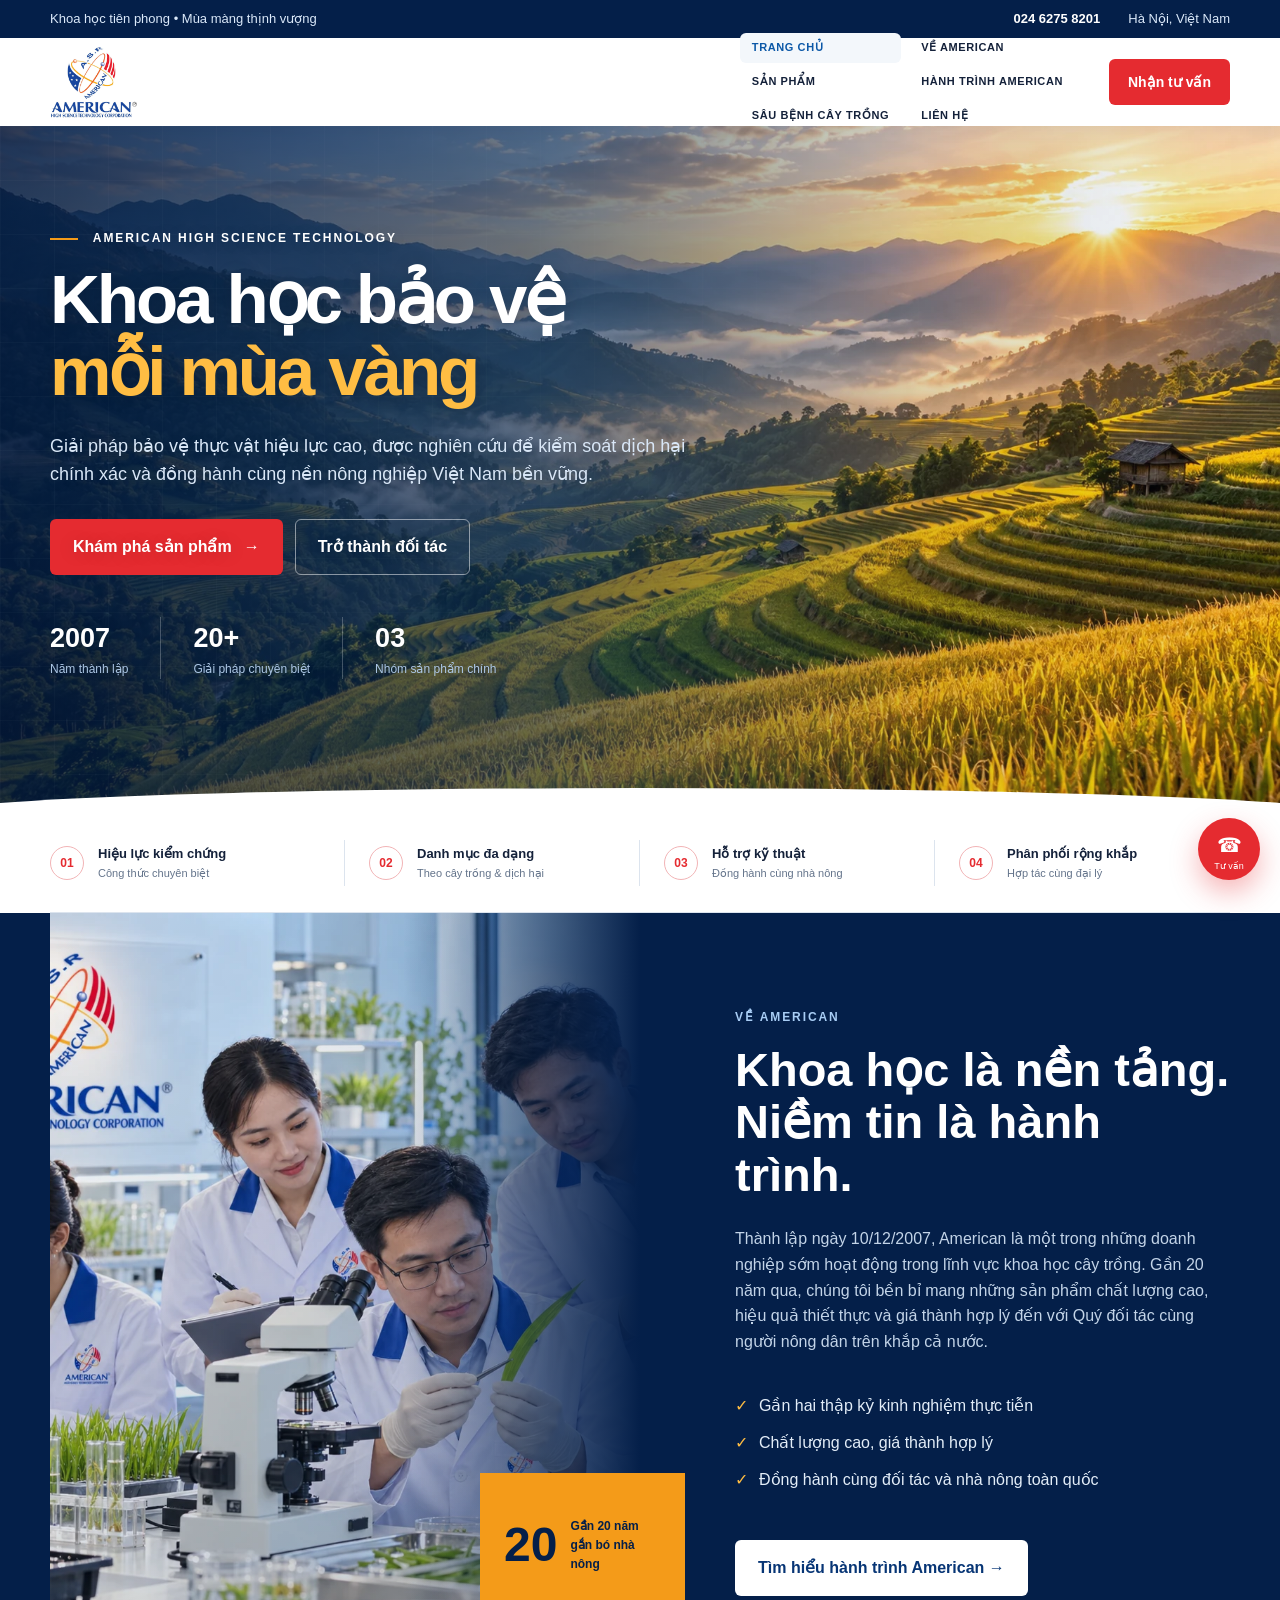
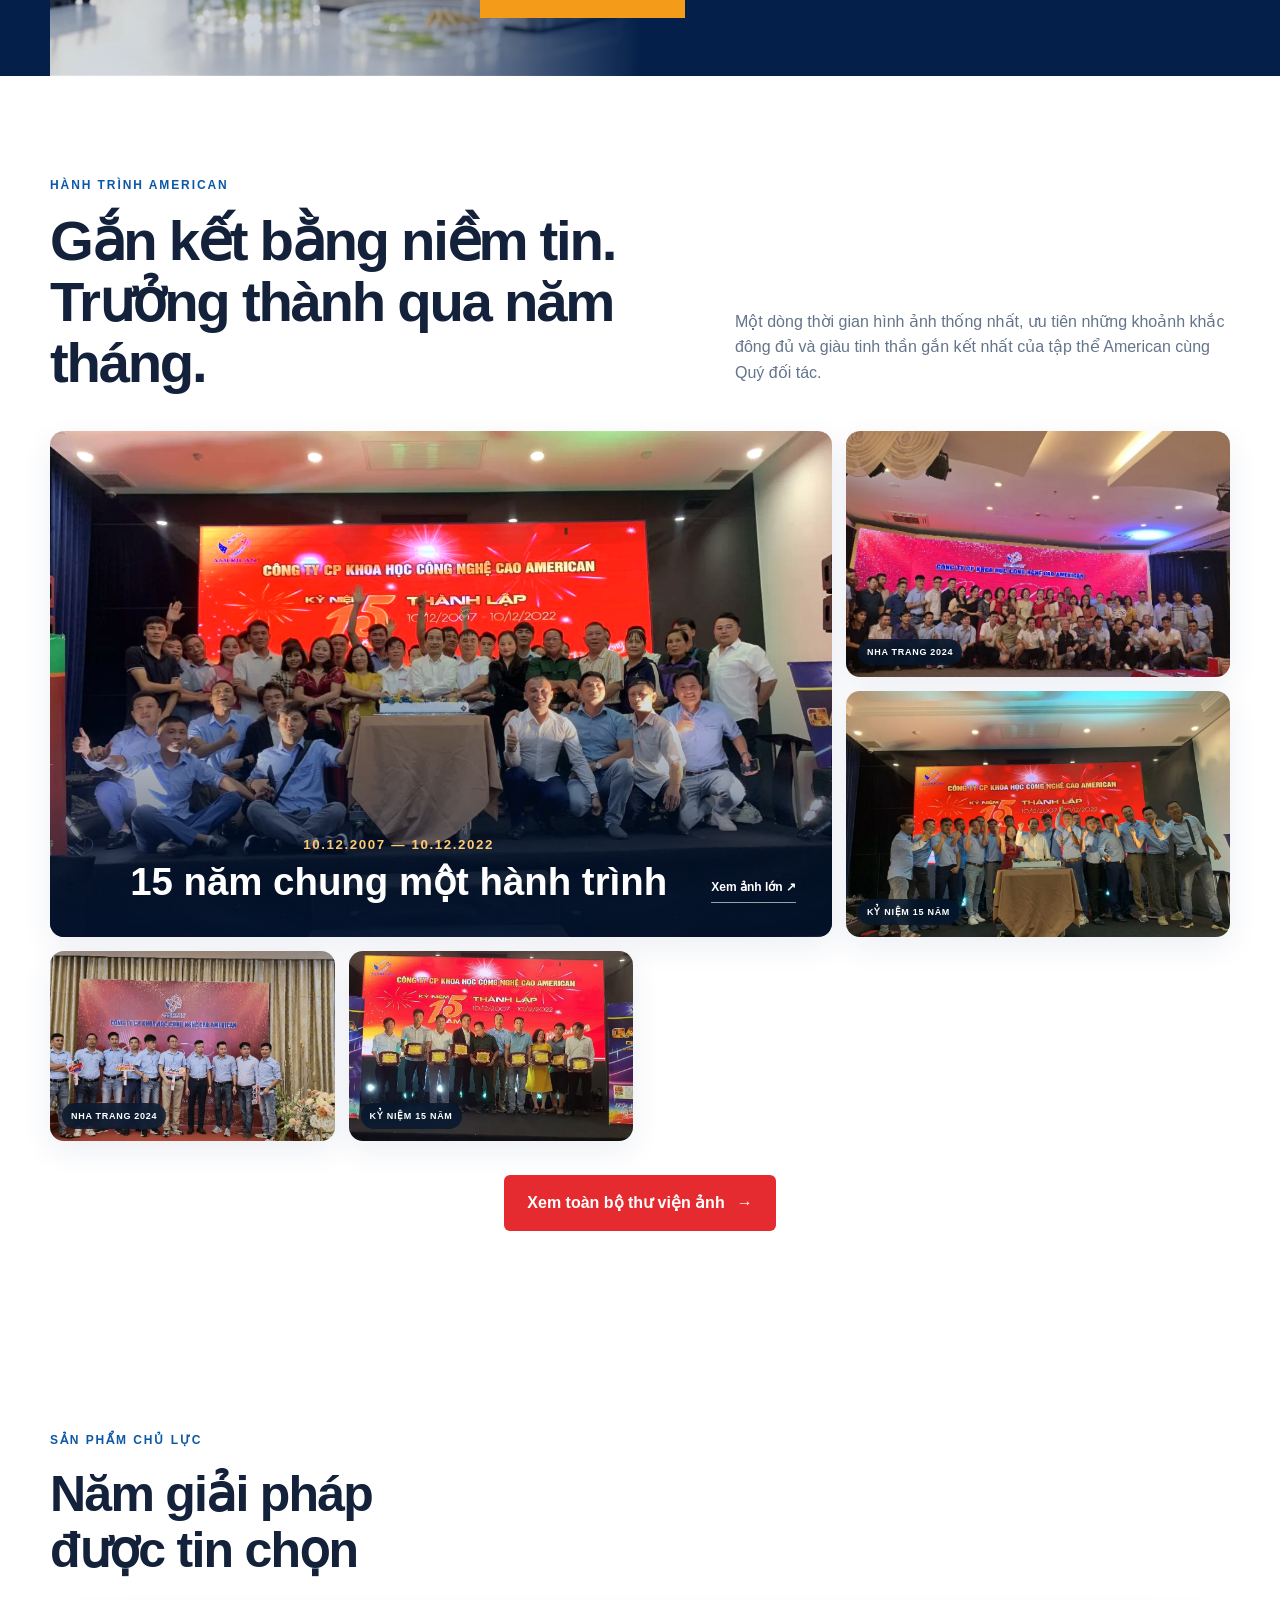
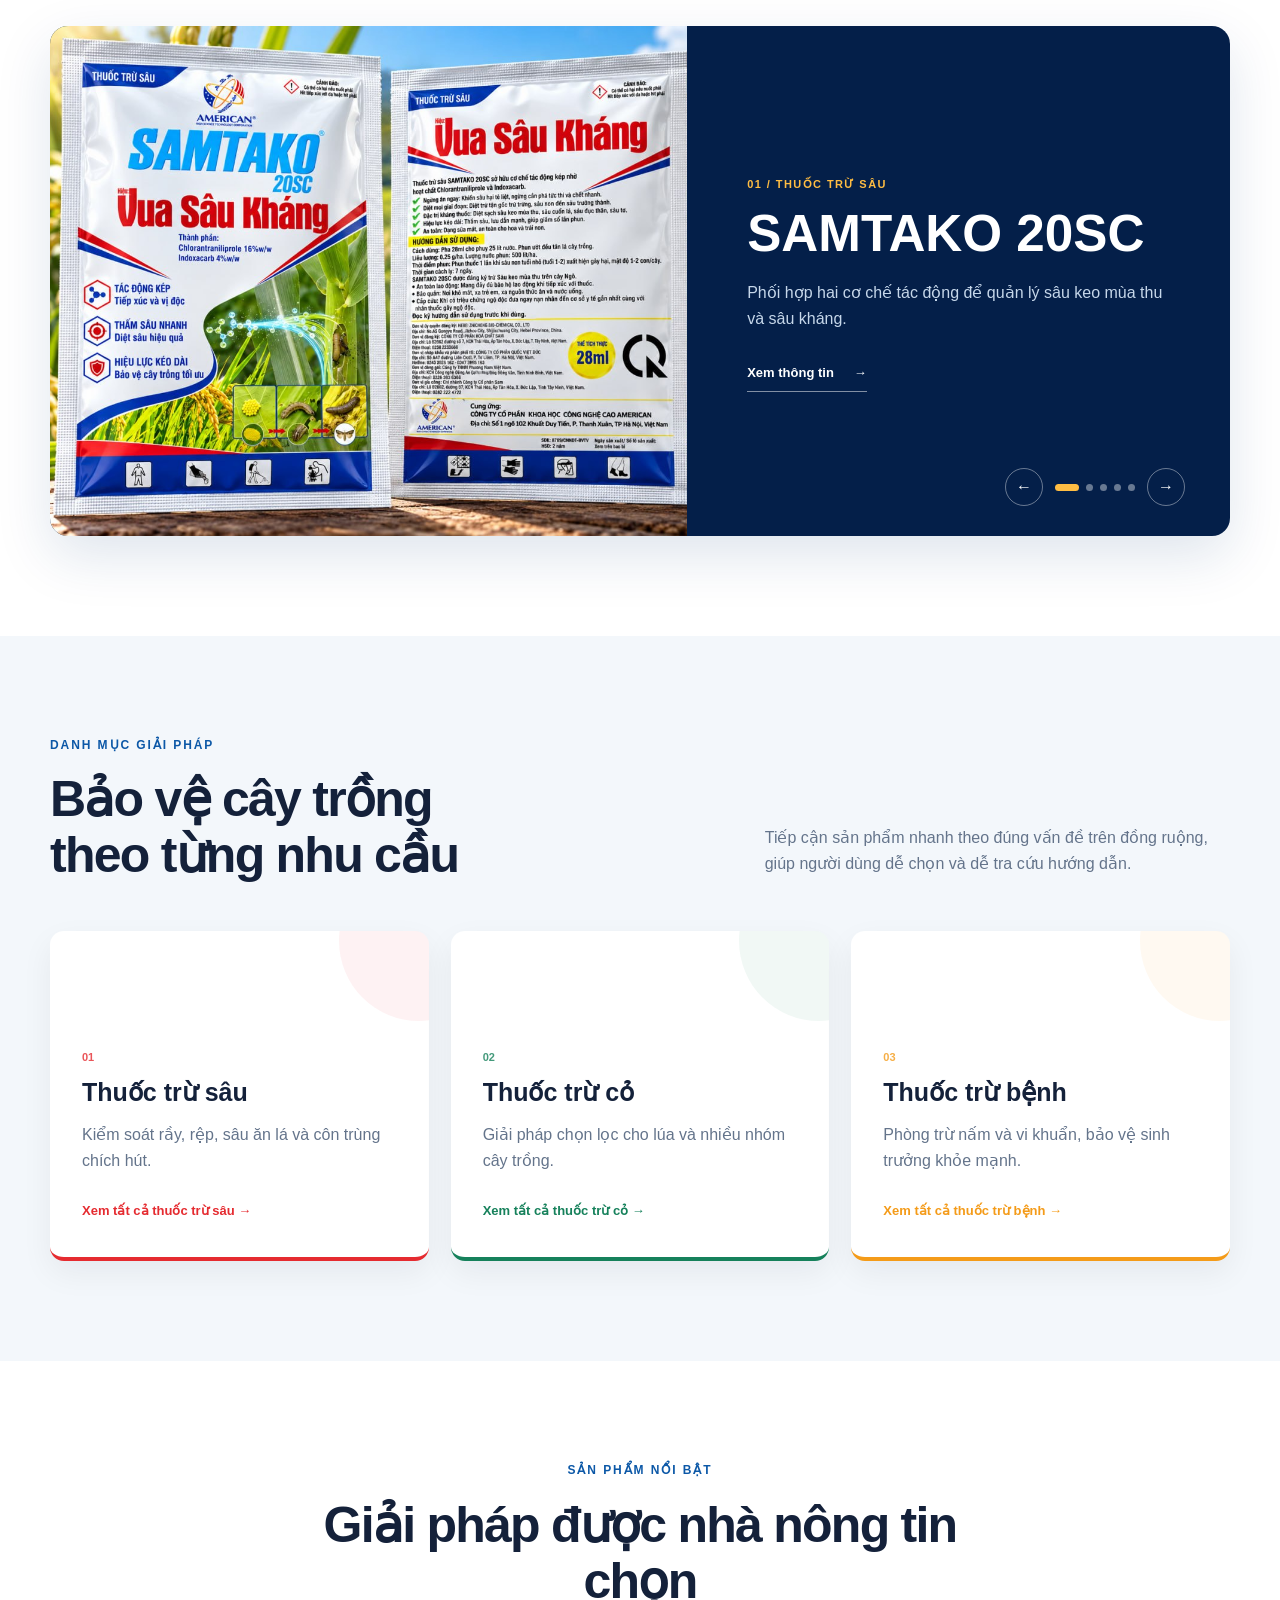
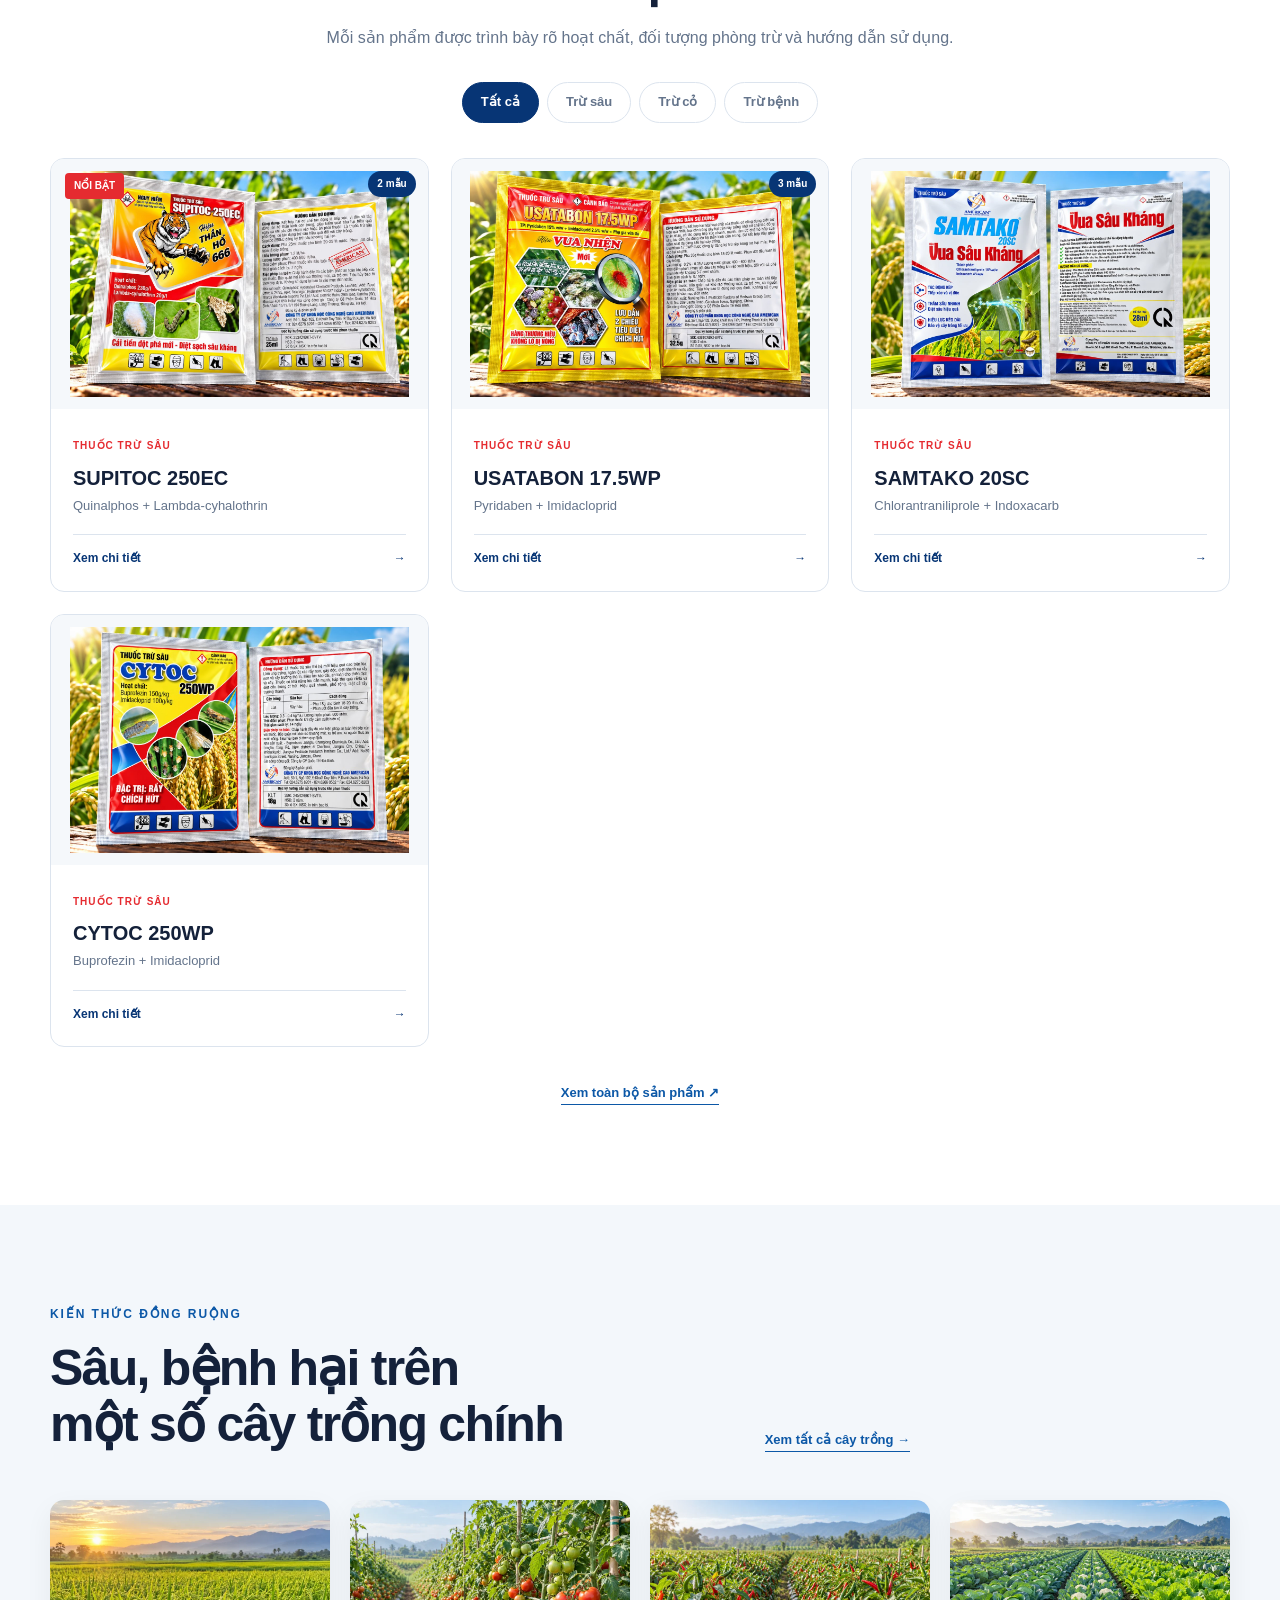
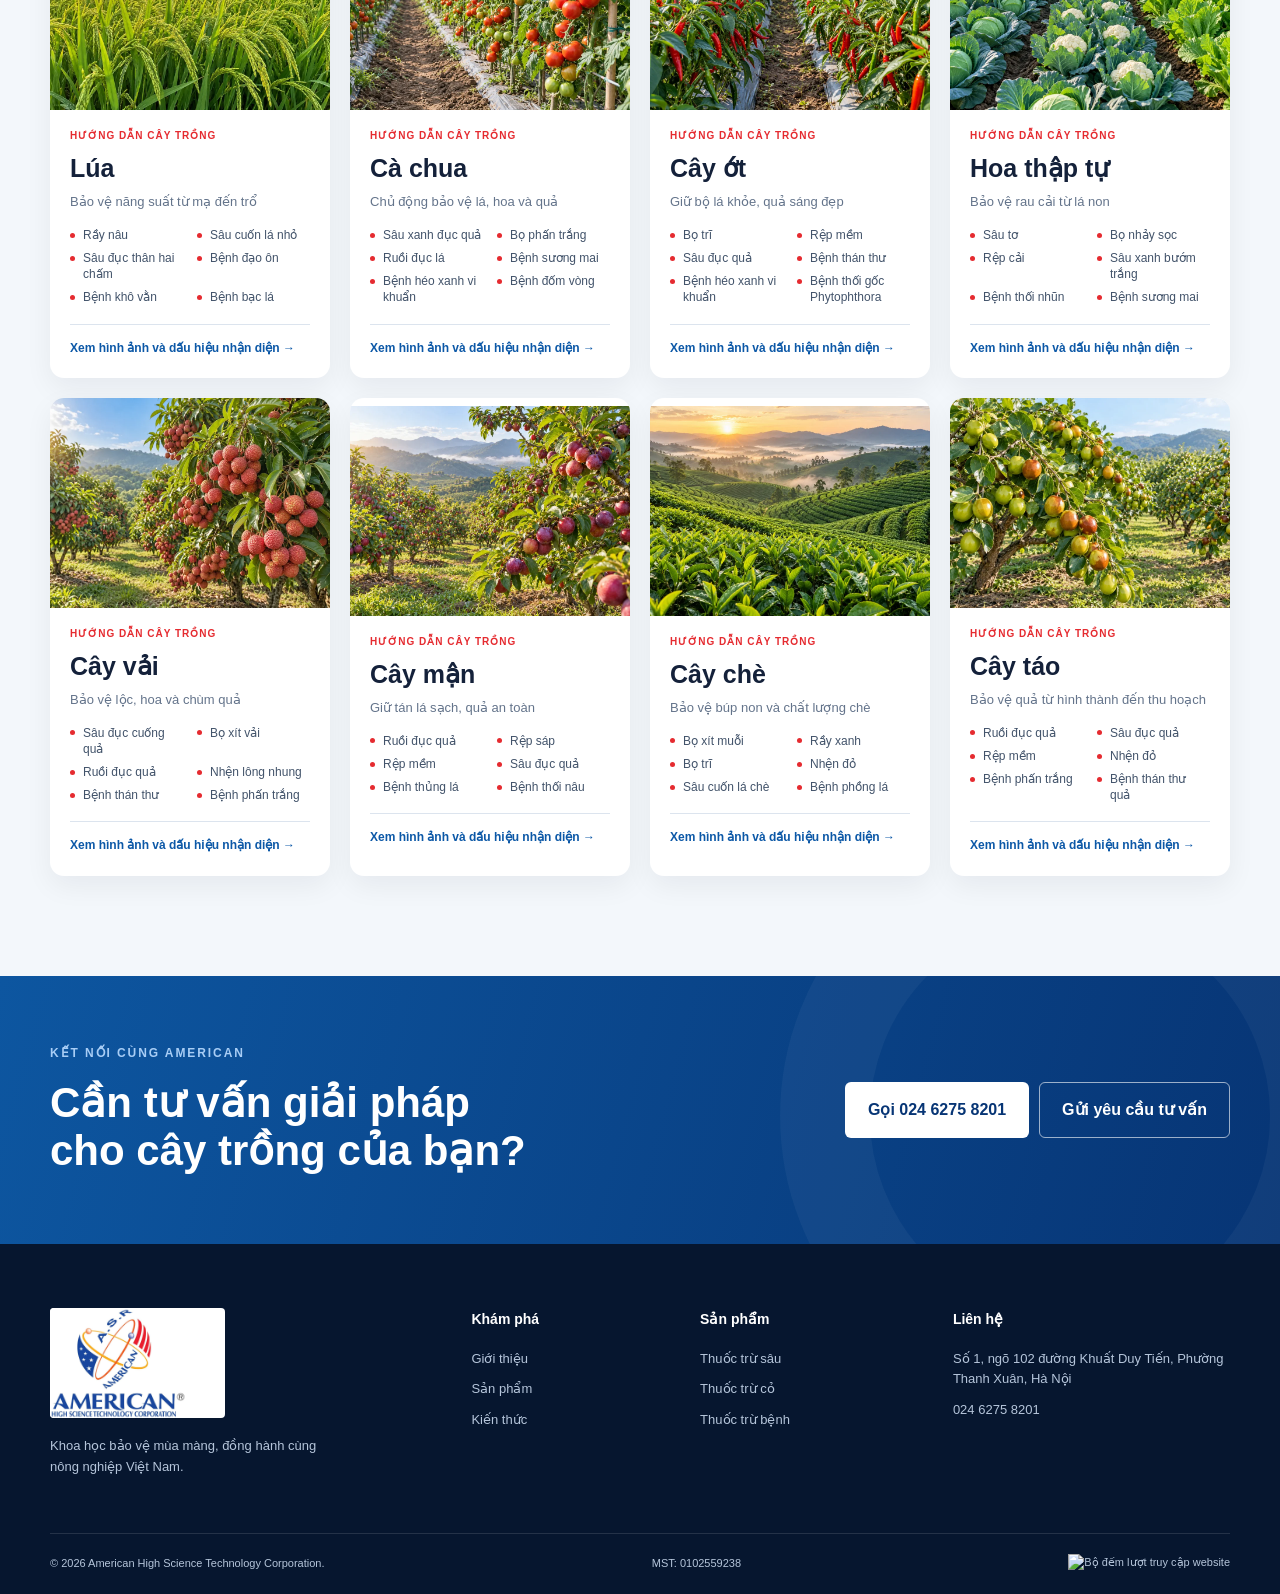
==== commit 0d0cce98: "feat: curate trusted product solutions" ====
--- a/index.html
+++ b/index.html
@@ -108,13 +108,18 @@
           <button class="active" data-filter="all">Tất cả</button><button data-filter="insect">Trừ sâu</button><button data-filter="weed">Trừ cỏ</button><button data-filter="disease">Trừ bệnh</button>
         </div>
         <div class="product-grid">
-          <article class="product-card" data-category="insect"><div class="badge">Nổi bật</div><div class="product-image"><img src="assets/products/samtako-25sc.jpg" alt="SAMTAKO 20SC"></div><div class="product-info"><small>Thuốc trừ sâu</small><h3>SAMTAKO 20SC</h3><p>Chlorantraniliprole + Indoxacarb</p><a href="#contact">Xem chi tiết <span>→</span></a></div></article>
-          <article class="product-card" data-category="insect"><div class="product-image"><img src="assets/products/supitoc-250ec.jpg" alt="SUPITOC 250EC"></div><div class="product-info"><small>Thuốc trừ sâu</small><h3>SUPITOC 250EC</h3><p>Quinalphos + Lambda-cyhalothrin</p><a href="#contact">Xem chi tiết <span>→</span></a></div></article>
-          <article class="product-card" data-category="insect"><div class="product-image"><img src="assets/products/usatabon-175wp.jpg" alt="USATABON 17.5WP"></div><div class="product-info"><small>Thuốc trừ sâu</small><h3>USATABON 17.5WP</h3><p>Pyridaben + Imidacloprid</p><a href="#contact">Xem chi tiết <span>→</span></a></div></article>
-          <article class="product-card" data-category="weed"><div class="product-image"><img src="assets/products/nomicet-nomirius.jpg" alt="Bộ cỏ cặp NOMICET và NOMIRIUS SUPER"></div><div class="product-info"><small>Thuốc trừ cỏ</small><h3>NOMICET / NOMIRIUS</h3><p>Bộ cỏ cặp cho ruộng lúa</p><a href="#contact">Xem chi tiết <span>→</span></a></div></article>
-          <article class="product-card" data-category="insect"><div class="product-image"><img src="assets/products/cytoc-250wp.jpg" alt="CYTOC 250WP"></div><div class="product-info"><small>Thuốc trừ sâu</small><h3>CYTOC 250WP</h3><p>Buprofezin + Imidacloprid</p><a href="#contact">Xem chi tiết <span>→</span></a></div></article>
-        </div>
-        <a class="text-link" href="#contact">Xem toàn bộ sản phẩm <span>↗</span></a>
+          <article class="product-card" data-category="insect"><div class="badge">Nổi bật</div><div class="product-image"><img src="assets/products/supitoc-250ec.jpg" alt="SUPITOC 250EC"></div><div class="product-info"><small>Thuốc trừ sâu</small><h3>SUPITOC 250EC</h3><p>Quinalphos + Lambda-cyhalothrin</p><a href="product.html?id=supitoc" data-open-product="supitoc">Xem chi tiết <span>→</span></a></div></article>
+          <article class="product-card" data-category="insect"><div class="product-image"><img src="assets/products/usatabon-175wp.jpg" alt="USATABON 17.5WP"></div><div class="product-info"><small>Thuốc trừ sâu</small><h3>USATABON 17.5WP</h3><p>Pyridaben + Imidacloprid</p><a href="product.html?id=usatabon" data-open-product="usatabon">Xem chi tiết <span>→</span></a></div></article>
+          <article class="product-card" data-category="insect"><div class="product-image"><img src="assets/products/samtako-25sc.jpg" alt="SAMTAKO 20SC"></div><div class="product-info"><small>Thuốc trừ sâu</small><h3>SAMTAKO 20SC</h3><p>Chlorantraniliprole + Indoxacarb</p><a href="product.html?id=samtako" data-open-product="samtako">Xem chi tiết <span>→</span></a></div></article>
+          <article class="product-card" data-category="insect"><div class="product-image"><img src="assets/products/cytoc-250wp.jpg" alt="CYTOC 250WP"></div><div class="product-info"><small>Thuốc trừ sâu</small><h3>CYTOC 250WP</h3><p>Buprofezin + Imidacloprid</p><a href="product.html?id=cytoc" data-open-product="cytoc">Xem chi tiết <span>→</span></a></div></article>
+          <article class="product-card" data-category="disease"><div class="product-image"><img src="assets/products/zimvil-720wp-gold.webp" alt="ZIMVIL 720WP"></div><div class="product-info"><small>Thuốc trừ bệnh</small><h3>ZIMVIL 720WP</h3><p>Mancozeb + Metalaxyl</p><a href="product.html?id=zimvil" data-open-product="zimvil">Xem chi tiết <span>→</span></a></div></article>
+          <article class="product-card" data-category="disease"><div class="product-image"><img src="assets/products/goldvil-50sc.webp" alt="GOLDVIL 50SC"></div><div class="product-info"><small>Thuốc trừ bệnh</small><h3>GOLDVIL 50SC</h3><p>Hexaconazole</p><a href="product.html?id=goldvil" data-open-product="goldvil">Xem chi tiết <span>→</span></a></div></article>
+          <article class="product-card" data-category="disease"><div class="product-image"><img src="assets/products/bemgreen-750wp.webp" alt="BEMGREEN 750WP"></div><div class="product-info"><small>Thuốc trừ bệnh</small><h3>BEMGREEN 750WP</h3><p>Tricyclazole</p><a href="product.html?id=bemgreen" data-open-product="bemgreen">Xem chi tiết <span>→</span></a></div></article>
+          <article class="product-card" data-category="weed"><div class="product-image"><img src="assets/products/nomicet-nomirius.jpg" alt="Bộ cỏ cặp NOMICET và NOMIRIUS SUPER"></div><div class="product-info"><small>Thuốc trừ cỏ</small><h3>CỎ CẶP NOMICET / NOMIRIUS</h3><p>Bộ cỏ cặp cho ruộng lúa</p><a href="product.html?id=nomicet" data-open-product="nomicet">Xem chi tiết <span>→</span></a></div></article>
+          <article class="product-card" data-category="weed"><div class="product-image"><img src="assets/products/sirafb-100wp.webp" alt="SIRAFB 100WP"></div><div class="product-info"><small>Thuốc trừ cỏ</small><h3>SIRAFB 100WP</h3><p>Pyrazosulfuron-ethyl + Bensulfuron-methyl</p><a href="product.html?id=sirafb" data-open-product="sirafb">Xem chi tiết <span>→</span></a></div></article>
+          <article class="product-card" data-category="weed"><div class="product-image"><img src="assets/products/alphadax-250wp.jpg" alt="ALPHADAX 250WP"></div><div class="product-info"><small>Thuốc trừ cỏ</small><h3>ALPHADAX 250WP</h3><p>Acetochlor + Bensulfuron-methyl + Metsulfuron-methyl</p><a href="product.html?id=alphadax" data-open-product="alphadax">Xem chi tiết <span>→</span></a></div></article>
+        </div>
+        <a class="text-link" href="products.html">Xem toàn bộ sản phẩm <span>↗</span></a>
       </div>
     </section>
 
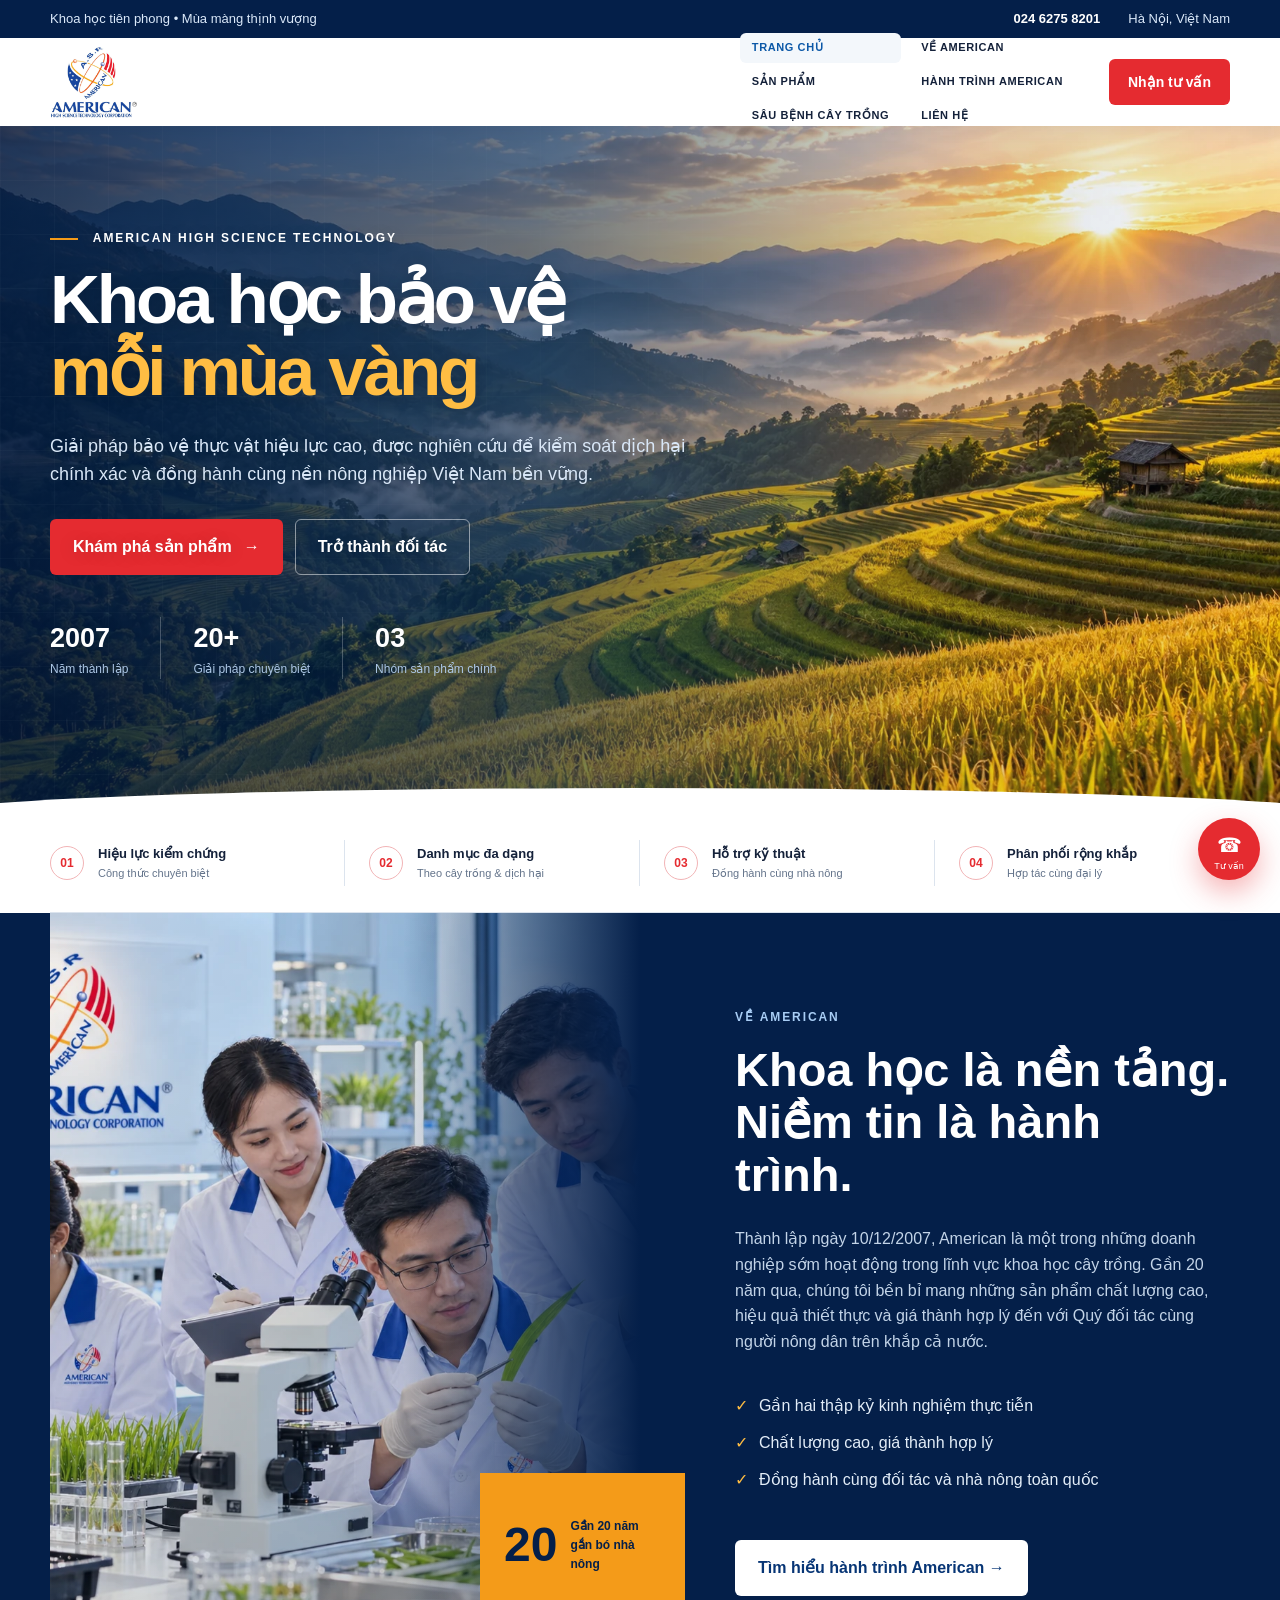
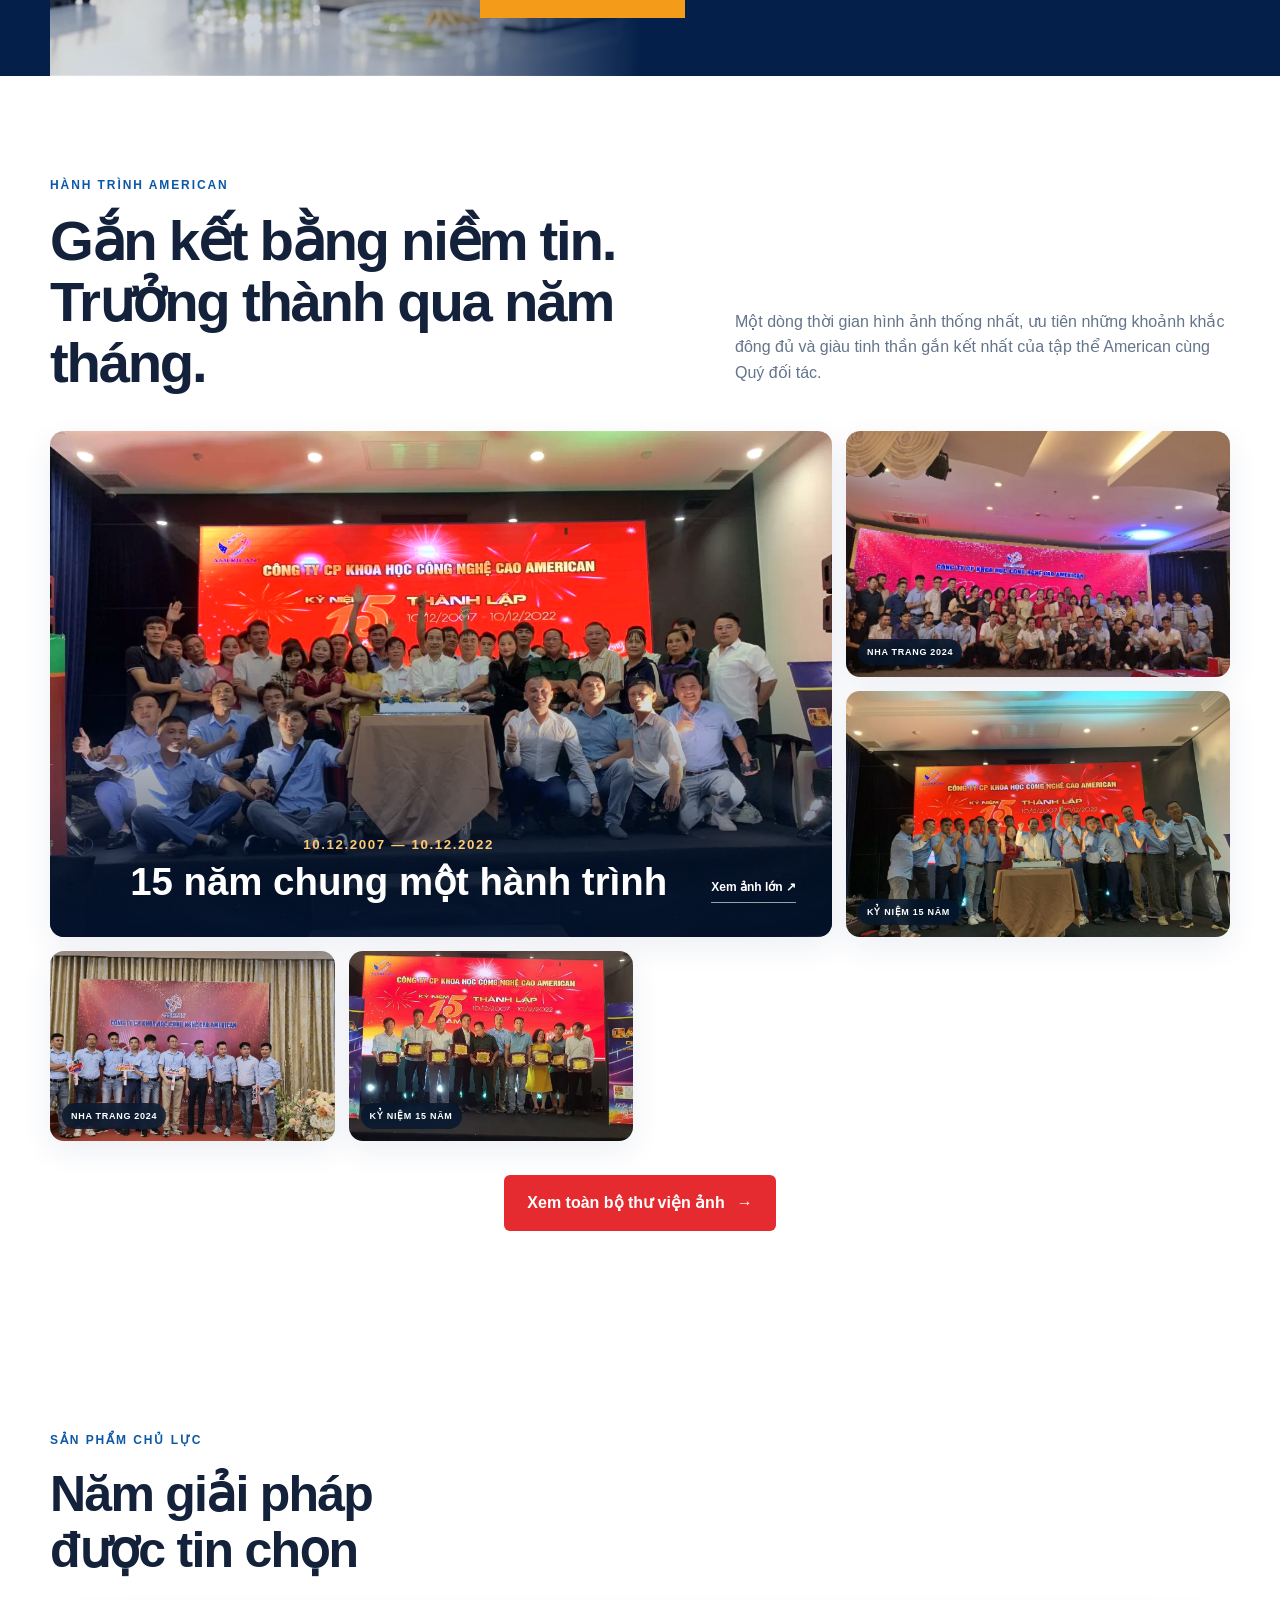
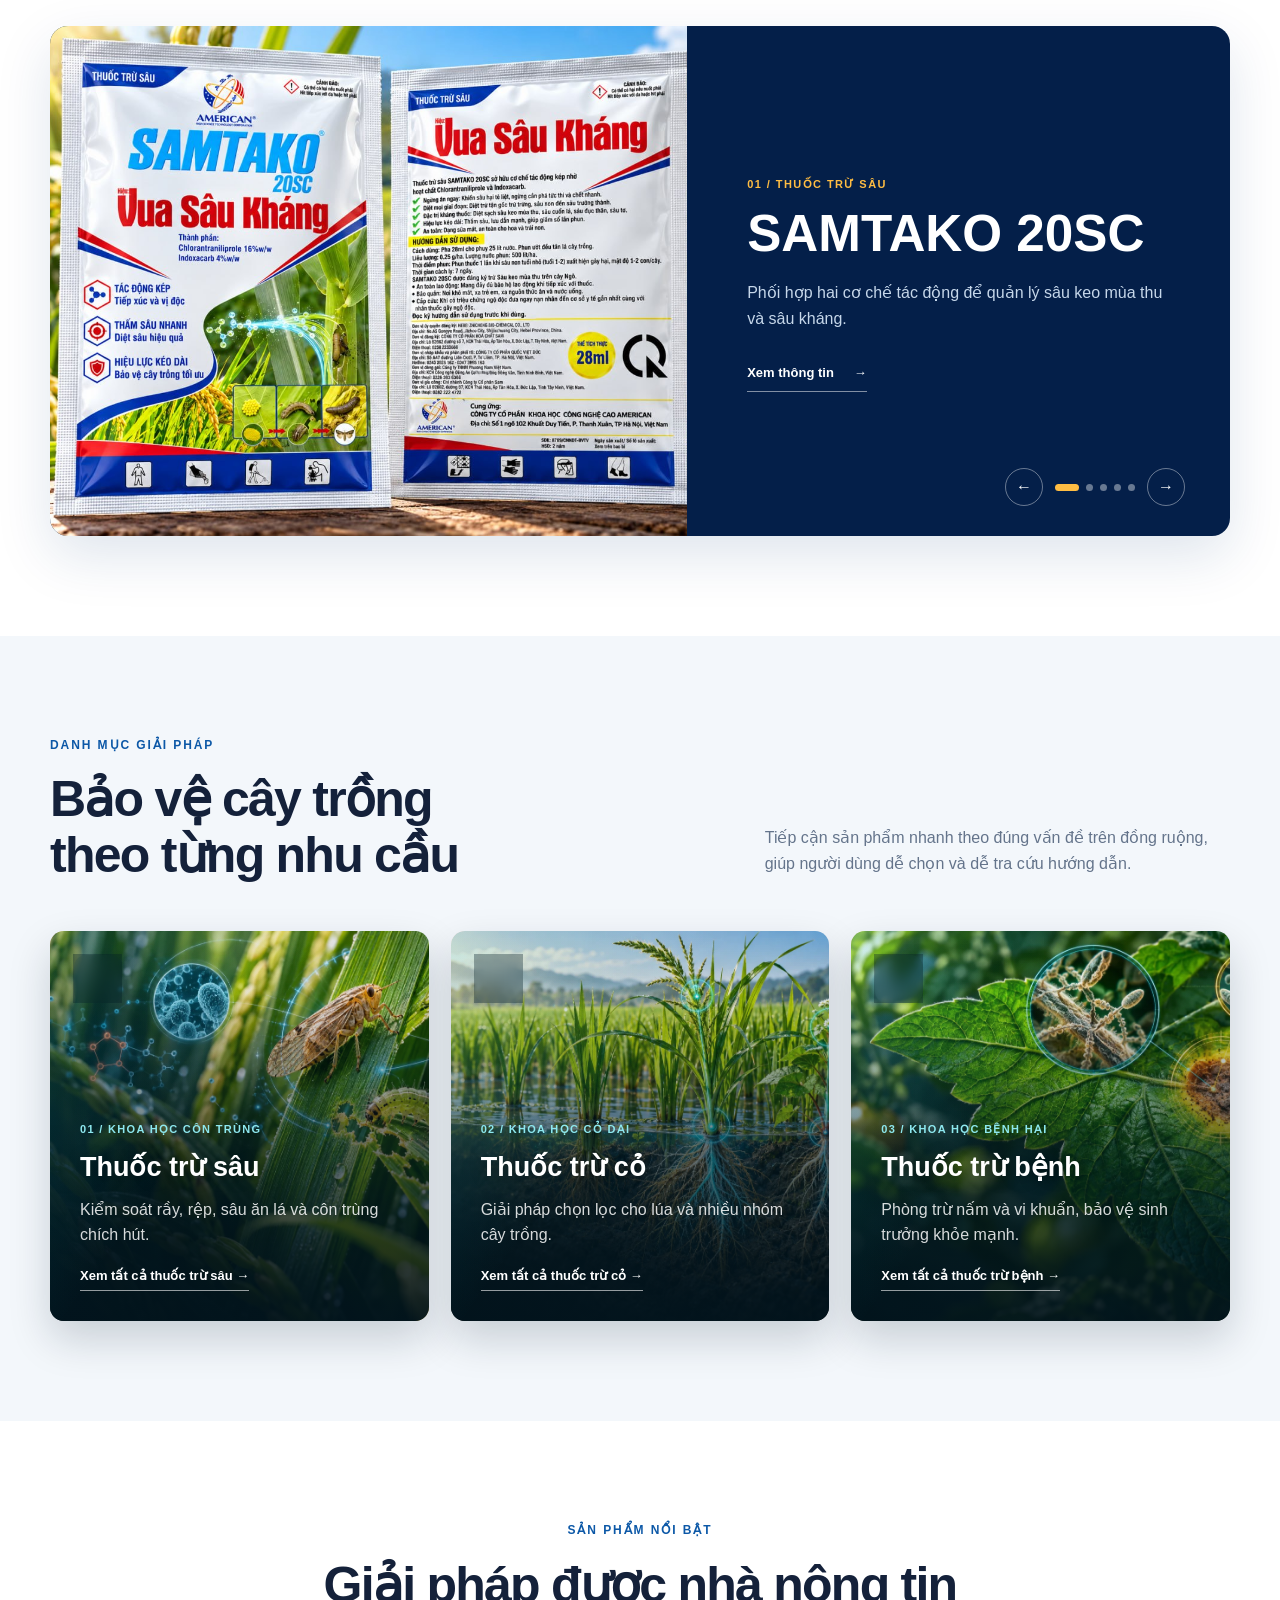
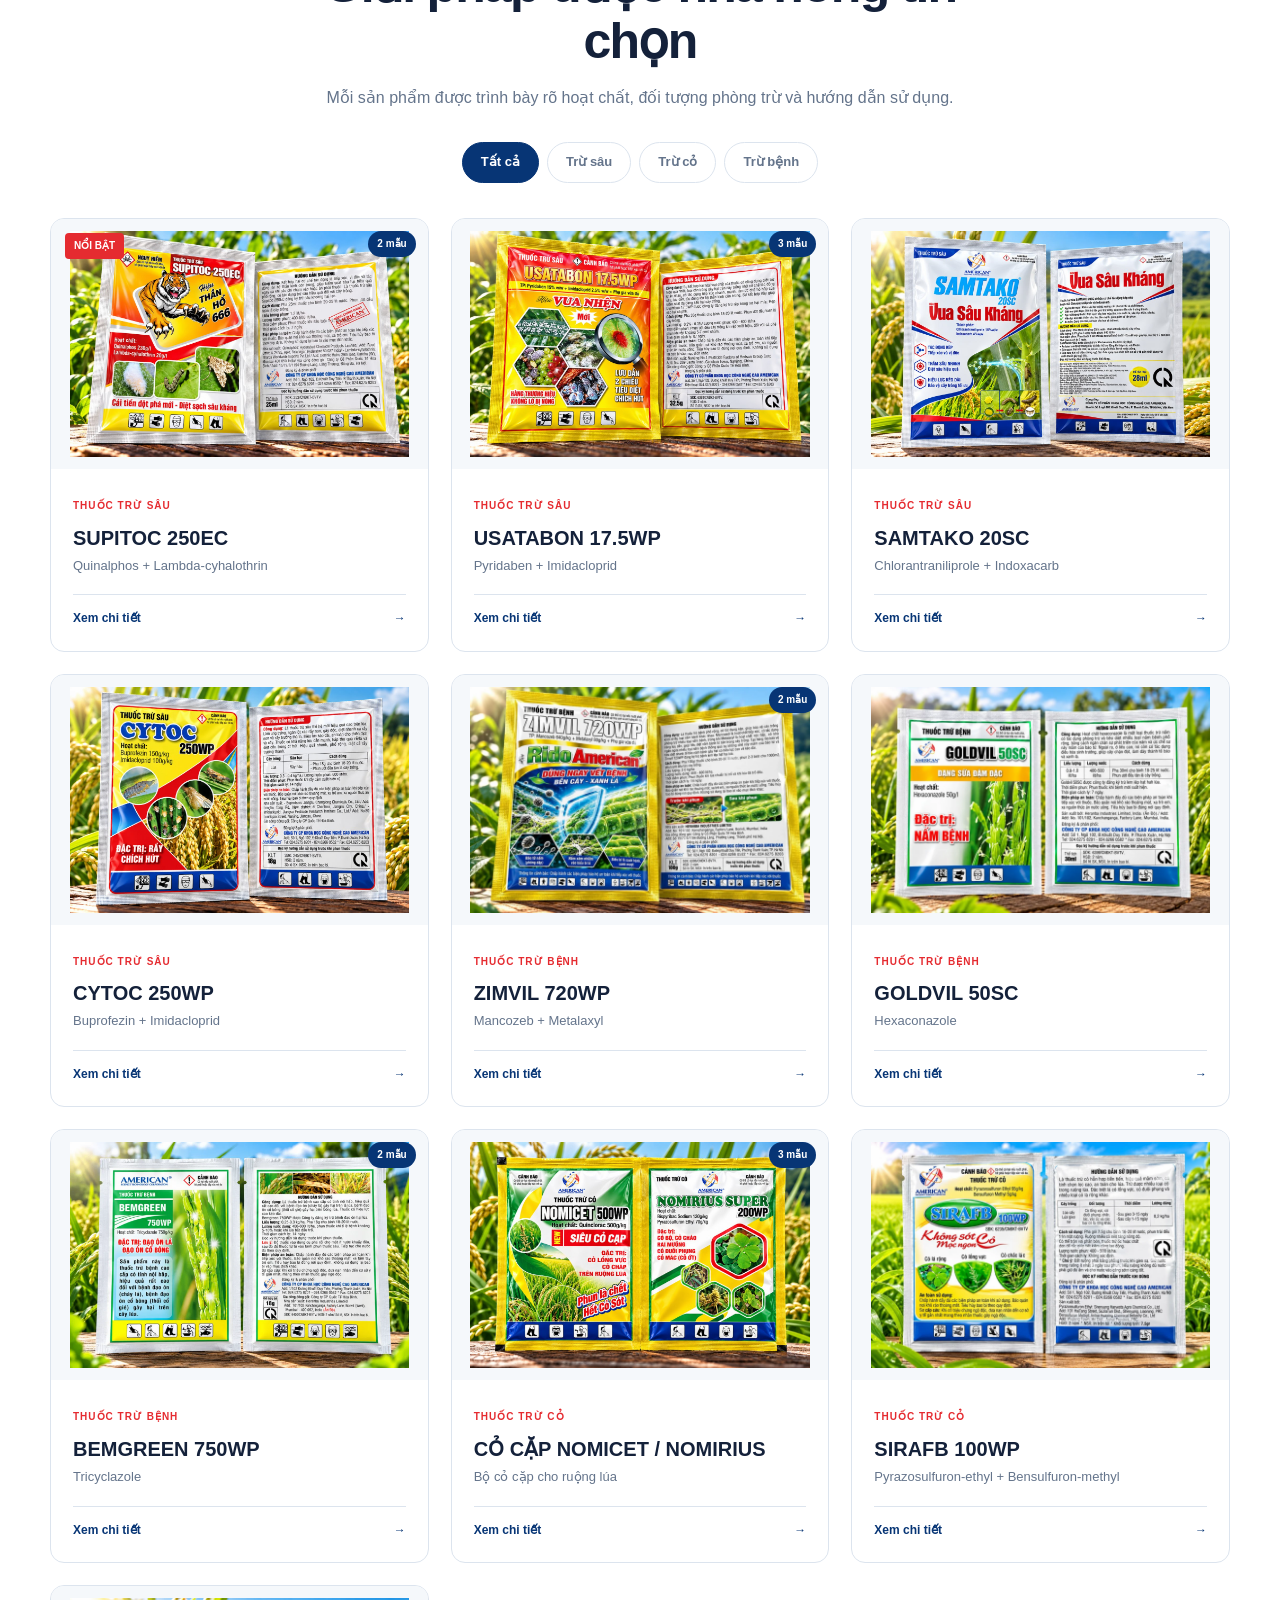
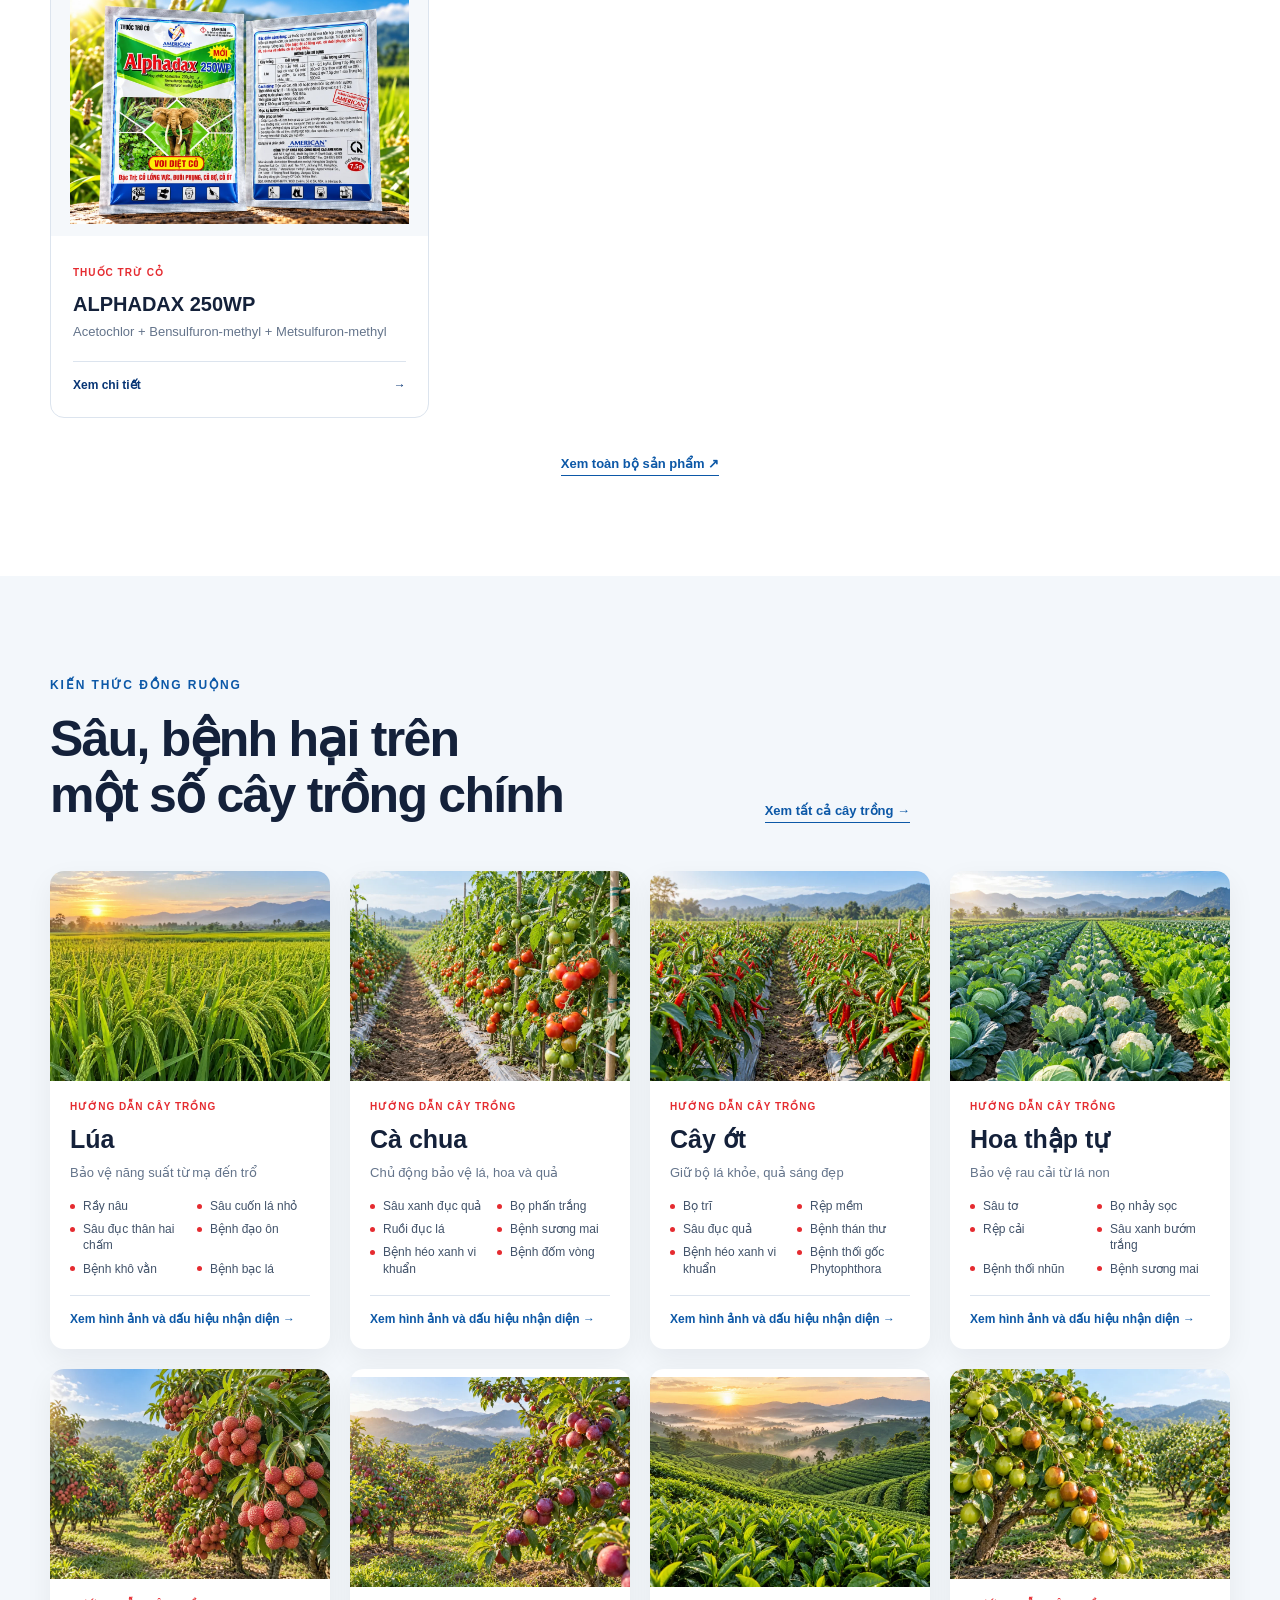
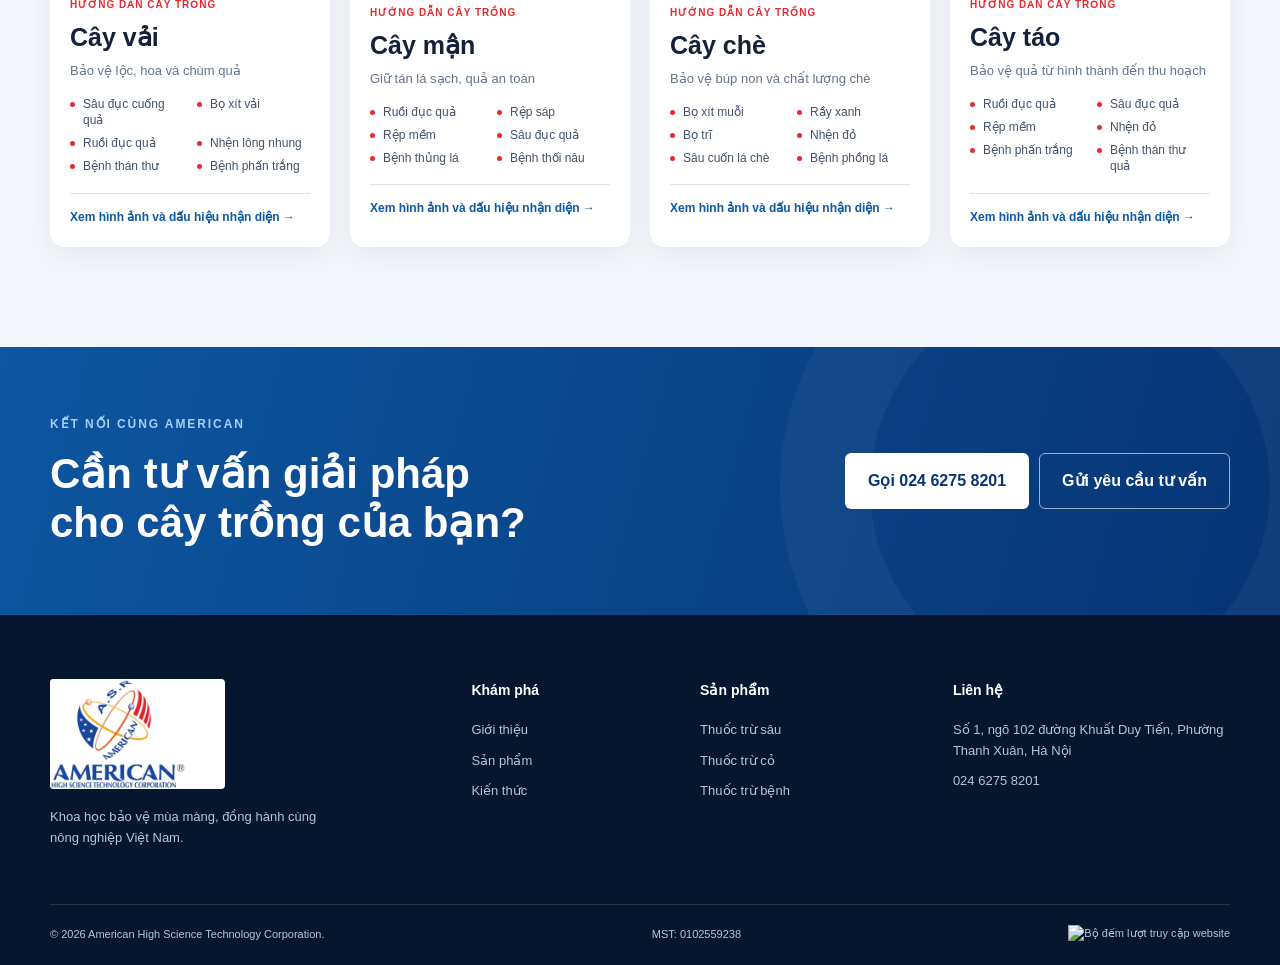
==== commit b2401701: "feat: add scientific imagery to solution cards" ====
--- a/index.html
+++ b/index.html
@@ -94,9 +94,9 @@
           <p>Tiếp cận sản phẩm nhanh theo đúng vấn đề trên đồng ruộng, giúp người dùng dễ chọn và dễ tra cứu hướng dẫn.</p>
         </div>
         <div class="solution-grid">
-          <article class="solution-card red"><div class="icon">⌁</div><p>01</p><h3>Thuốc trừ sâu</h3><span>Kiểm soát rầy, rệp, sâu ăn lá và côn trùng chích hút.</span><a href="products.html?category=insect">Xem tất cả thuốc trừ sâu →</a></article>
-          <article class="solution-card green"><div class="icon">⌇</div><p>02</p><h3>Thuốc trừ cỏ</h3><span>Giải pháp chọn lọc cho lúa và nhiều nhóm cây trồng.</span><a href="products.html?category=weed">Xem tất cả thuốc trừ cỏ →</a></article>
-          <article class="solution-card gold"><div class="icon">✦</div><p>03</p><h3>Thuốc trừ bệnh</h3><span>Phòng trừ nấm và vi khuẩn, bảo vệ sinh trưởng khỏe mạnh.</span><a href="products.html?category=disease">Xem tất cả thuốc trừ bệnh →</a></article>
+          <article class="solution-card solution-insect red"><div class="icon">⌁</div><p>01 / KHOA HỌC CÔN TRÙNG</p><h3>Thuốc trừ sâu</h3><span>Kiểm soát rầy, rệp, sâu ăn lá và côn trùng chích hút.</span><a href="products.html?category=insect">Xem tất cả thuốc trừ sâu →</a></article>
+          <article class="solution-card solution-weed green"><div class="icon">⌇</div><p>02 / KHOA HỌC CỎ DẠI</p><h3>Thuốc trừ cỏ</h3><span>Giải pháp chọn lọc cho lúa và nhiều nhóm cây trồng.</span><a href="products.html?category=weed">Xem tất cả thuốc trừ cỏ →</a></article>
+          <article class="solution-card solution-disease gold"><div class="icon">✦</div><p>03 / KHOA HỌC BỆNH HẠI</p><h3>Thuốc trừ bệnh</h3><span>Phòng trừ nấm và vi khuẩn, bảo vệ sinh trưởng khỏe mạnh.</span><a href="products.html?category=disease">Xem tất cả thuốc trừ bệnh →</a></article>
         </div>
       </div>
     </section>
--- a/styles.css
+++ b/styles.css
@@ -45,3 +45,4 @@
 .footer-brand img{width:175px;height:auto;max-height:110px;object-fit:contain;object-position:left center;background:#fff}.footer-bottom{align-items:center;gap:14px;flex-wrap:wrap}.visitor-counter img{display:block;height:20px;width:auto}.journey-view-all{display:flex;width:max-content;margin:34px auto 0}.content-protected img{-webkit-user-drag:none}.content-protected main,.content-protected footer{-webkit-user-select:none;user-select:none}.content-protected input,.content-protected textarea,.content-protected select{-webkit-user-select:text;user-select:text}.gallery-page{background:var(--soft)}.gallery-page-head{padding:90px 0 45px;background:var(--navy-dark);color:#fff}.gallery-page-head h1{font-size:clamp(42px,6vw,72px);line-height:1.05;margin:10px 0 18px}.gallery-page-head p{max-width:720px;color:#c9d8eb}.full-gallery{display:grid;grid-template-columns:repeat(4,minmax(0,1fr));gap:16px}.full-gallery button{height:210px;padding:0;border:0;border-radius:14px;overflow:hidden;position:relative;cursor:pointer;background:#dbe5ef}.full-gallery button:first-child{grid-column:span 2;grid-row:span 2;height:436px}.full-gallery img{width:100%;height:100%;object-fit:cover;transition:transform .45s}.full-gallery button:hover img{transform:scale(1.035)}.full-gallery span{position:absolute;left:10px;bottom:10px;color:#fff;background:rgba(3,22,47,.78);padding:6px 9px;border-radius:99px;font-size:9px;font-weight:900}.gallery-back{margin-top:34px}@media(max-width:760px){.full-gallery{grid-template-columns:repeat(2,minmax(0,1fr));gap:9px}.full-gallery button{height:130px;border-radius:10px}.full-gallery button:first-child{grid-column:1/-1;grid-row:auto;height:300px}.gallery-page-head{padding:64px 0 36px}}
 .hero{background-image:linear-gradient(90deg,rgba(3,26,63,.80) 0%,rgba(4,48,94,.58) 42%,rgba(4,48,94,.12) 72%,rgba(4,48,94,.03) 100%),url('assets/hero-mu-cang-chai-v2.webp')}.journey-gallery-item.gallery-lead img,.full-gallery button:first-child img{filter:brightness(1.14) saturate(1.04)}.catalog{grid-template-columns:repeat(2,minmax(0,1fr));gap:24px}.catalog .product-card{display:grid;grid-template-columns:minmax(180px,.9fr) minmax(0,1.1fr);min-height:285px}.catalog .product-image{height:100%;min-height:285px}.catalog .product-info{display:flex;flex-direction:column;justify-content:center;padding:28px}.catalog .product-info a{margin-top:auto}@media(max-width:980px){.catalog{grid-template-columns:repeat(2,minmax(0,1fr))}.catalog .product-card{grid-template-columns:1fr}.catalog .product-image{height:230px;min-height:230px}}@media(max-width:640px){.hero{background-image:linear-gradient(180deg,rgba(3,26,63,.82) 0%,rgba(4,48,94,.60) 55%,rgba(4,48,94,.18) 100%),url('assets/hero-mu-cang-chai-v2.webp')}.catalog{grid-template-columns:1fr}.catalog .product-info{padding:22px}}
 nav a:after{display:none}nav a{text-transform:uppercase;letter-spacing:.055em;font-size:11px;line-height:1.25;padding:8px 12px;border-radius:6px}nav a:hover,nav a.active{color:var(--blue);background:var(--soft)}@media(min-width:981px){#primary-nav{display:grid;grid-template-columns:repeat(2,max-content);gap:4px 8px;align-content:center;min-width:330px}}@media(max-width:980px){.site-header.open #primary-nav{display:grid;grid-template-columns:repeat(2,minmax(0,1fr));gap:4px;padding:14px}.site-header #primary-nav a{padding:14px 12px}.site-header #primary-nav a.active{box-shadow:inset 3px 0 0 var(--blue)}}@media(max-width:480px){.site-header.open #primary-nav{grid-template-columns:1fr}}
+.solutions .solution-card{min-height:390px;padding:30px;display:flex;flex-direction:column;justify-content:flex-end;border:0;color:#fff;background-position:center;background-size:cover;isolation:isolate;box-shadow:0 18px 42px rgba(5,30,42,.18)}.solutions .solution-card:before{content:"";position:absolute;inset:0;z-index:-1;background:linear-gradient(180deg,rgba(2,22,30,.05) 16%,rgba(3,25,34,.58) 56%,rgba(2,20,29,.94) 100%)}.solutions .solution-card:after{content:"";position:absolute;inset:0;z-index:-1;width:auto;height:auto;border-radius:inherit;background:linear-gradient(125deg,rgba(15,195,210,.18),transparent 44%);opacity:1}.solutions .solution-insect{background-image:url('assets/solutions/insect-science.webp')}.solutions .solution-weed{background-image:url('assets/solutions/weed-science.webp')}.solutions .solution-disease{background-image:url('assets/solutions/disease-science.webp')}.solutions .solution-card .icon{position:absolute;top:24px;left:24px;width:48px;height:48px;border:1px solid rgba(255,255,255,.55);background:rgba(3,30,38,.34);color:#fff;backdrop-filter:blur(8px)}.solutions .solution-card>p{margin:0 0 7px;color:#8ee8ef;letter-spacing:.12em;opacity:1}.solutions .solution-card h3{margin:0 0 9px;color:#fff;font-size:27px;text-shadow:0 2px 16px rgba(0,0,0,.32)}.solutions .solution-card>span{min-height:48px;color:rgba(255,255,255,.84);line-height:1.55}.solutions .solution-card a{width:max-content;margin-top:18px;color:#fff;border-bottom:1px solid rgba(255,255,255,.58);padding-bottom:4px}.solutions .solution-card:hover{transform:translateY(-8px);box-shadow:0 24px 54px rgba(5,30,42,.28)}.solutions .solution-card:focus-within{outline:3px solid #0b7285;outline-offset:4px}@media(max-width:640px){.solutions .solution-card{min-height:340px;padding:24px}.solutions .solution-card .icon{top:20px;left:20px}.solutions .solution-card h3{font-size:25px}}
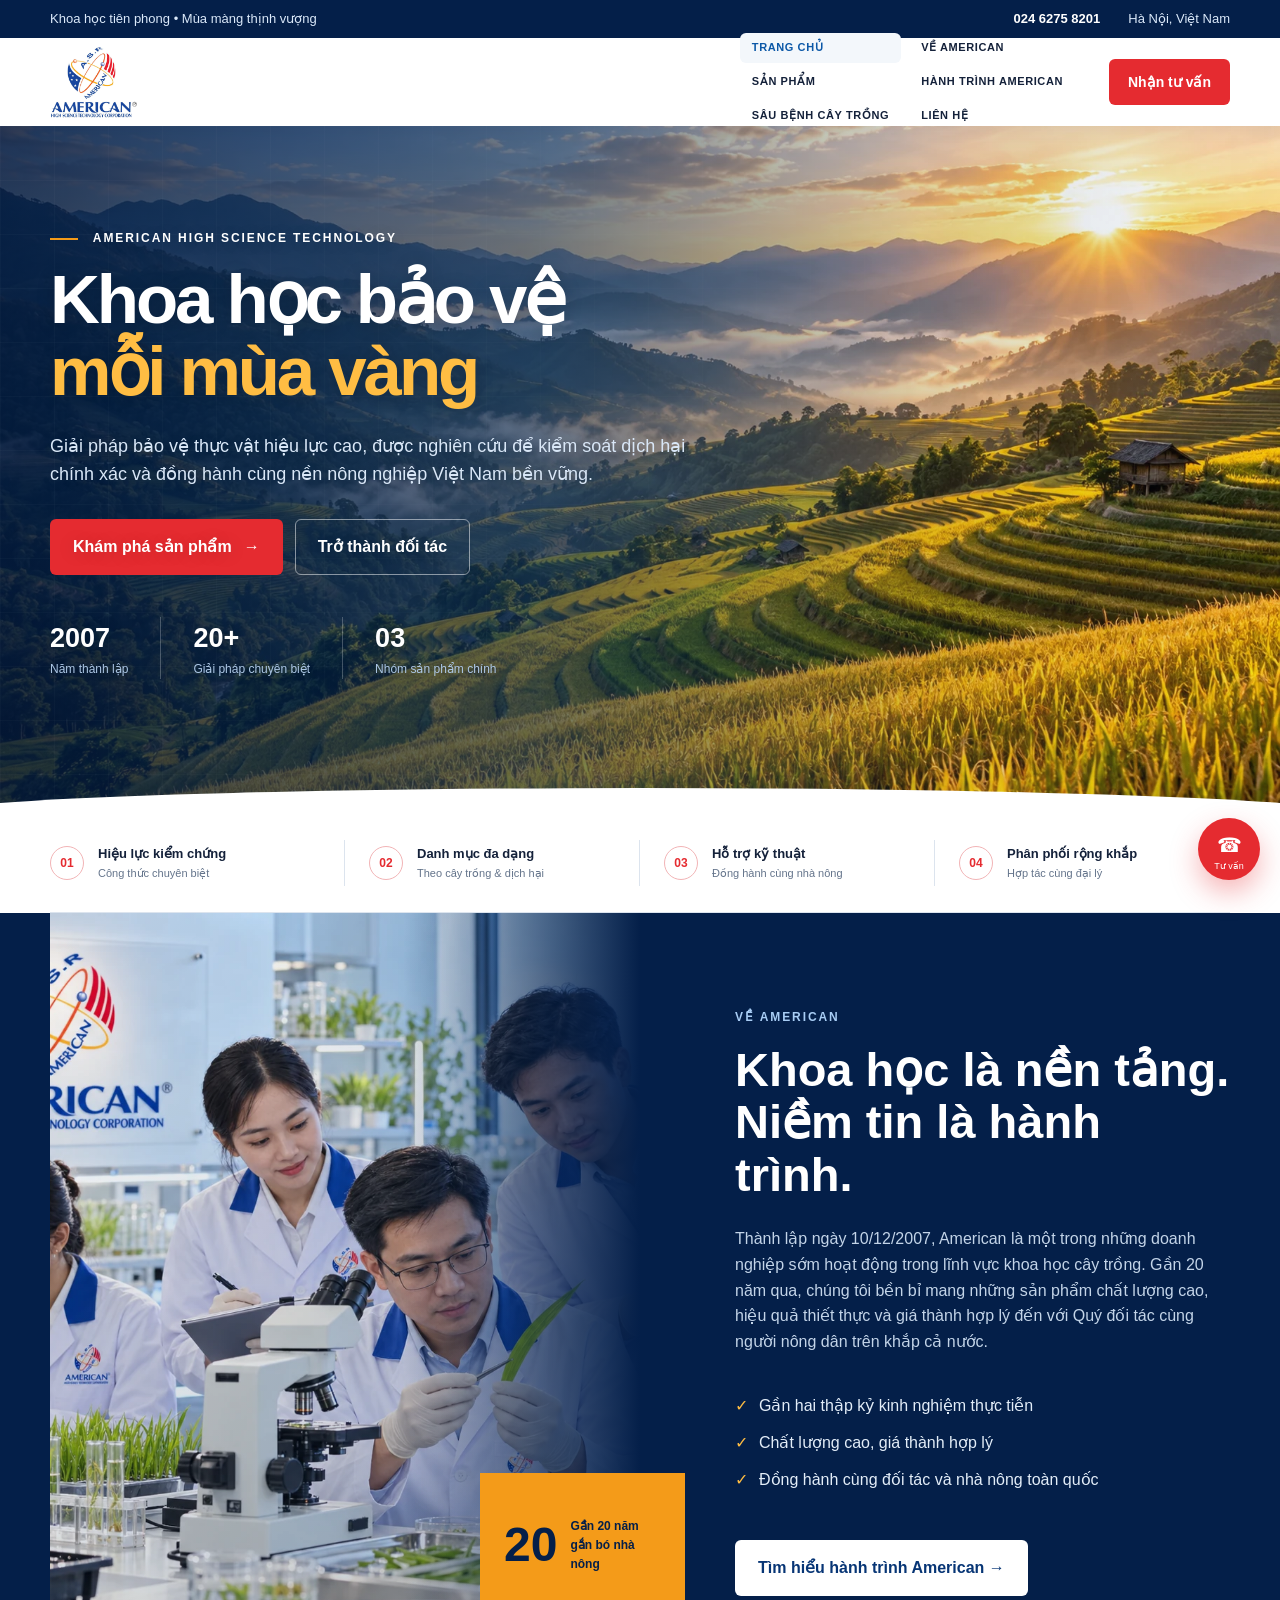
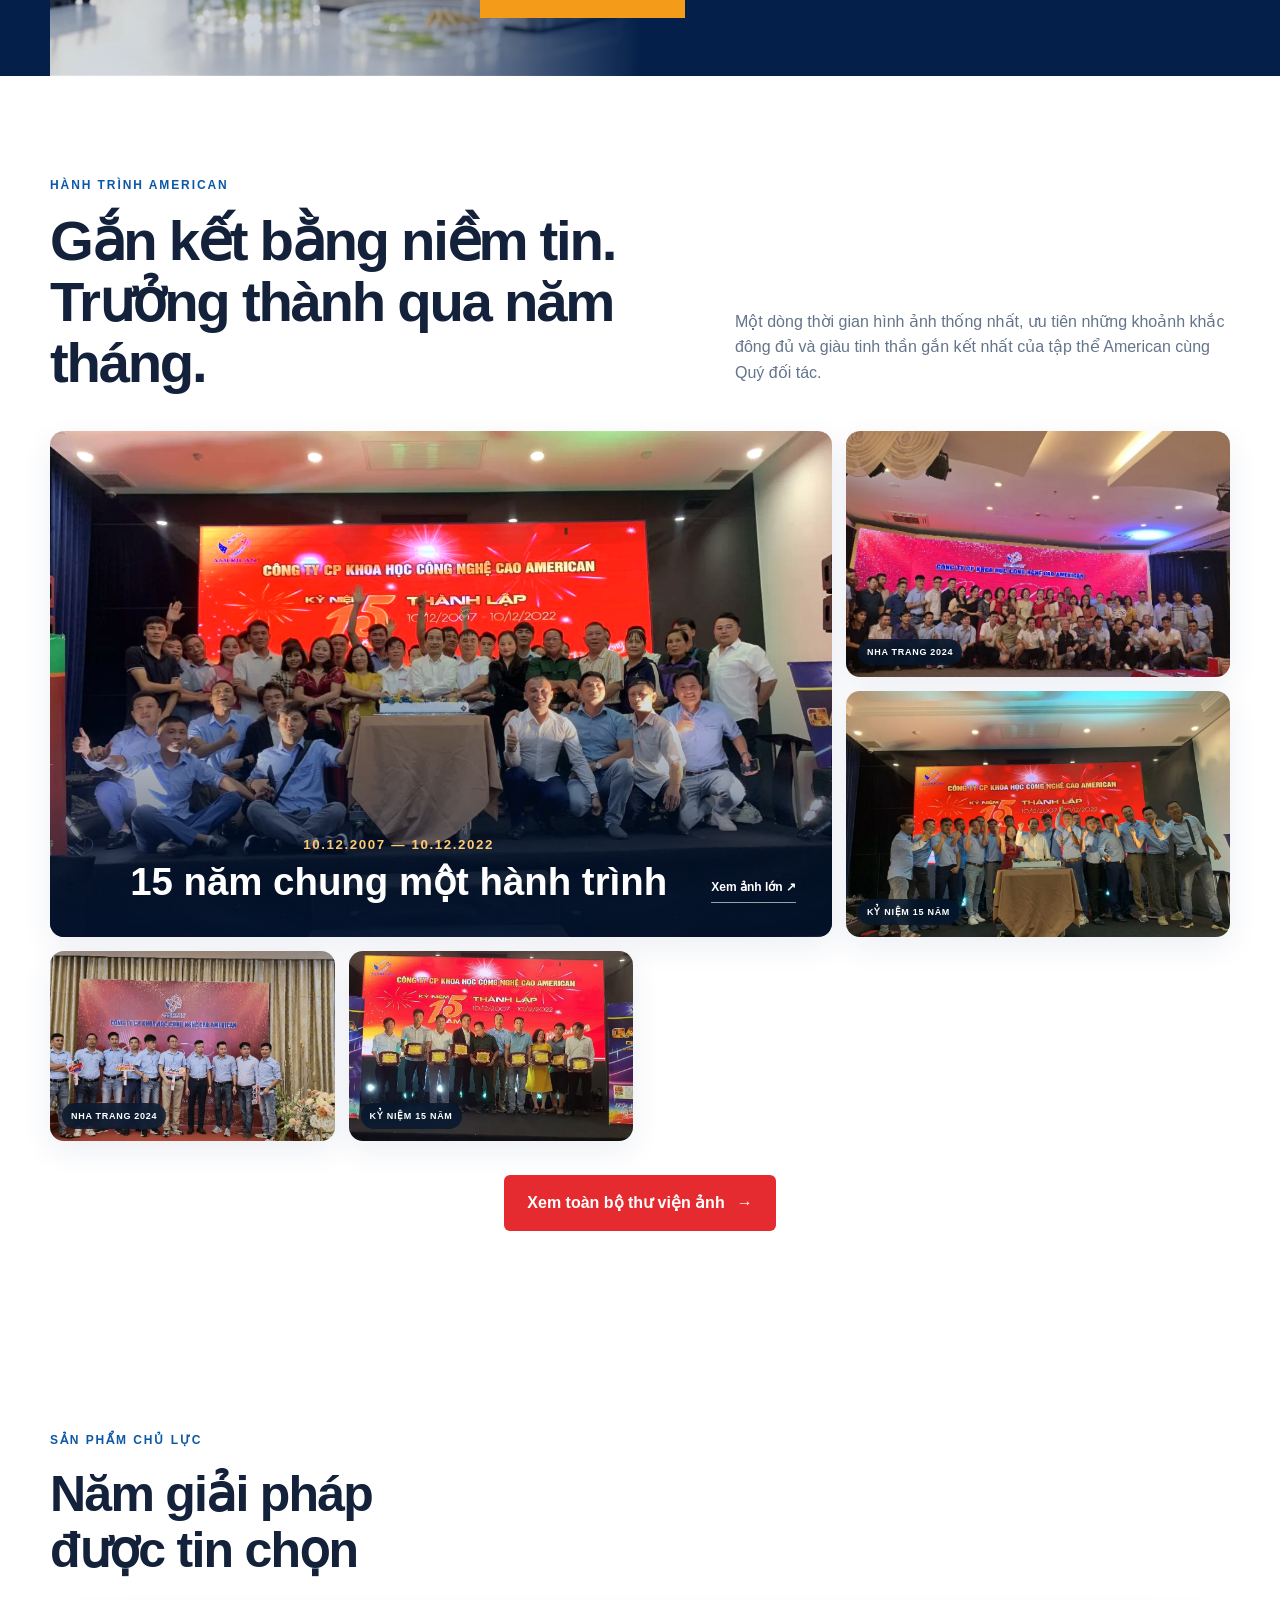
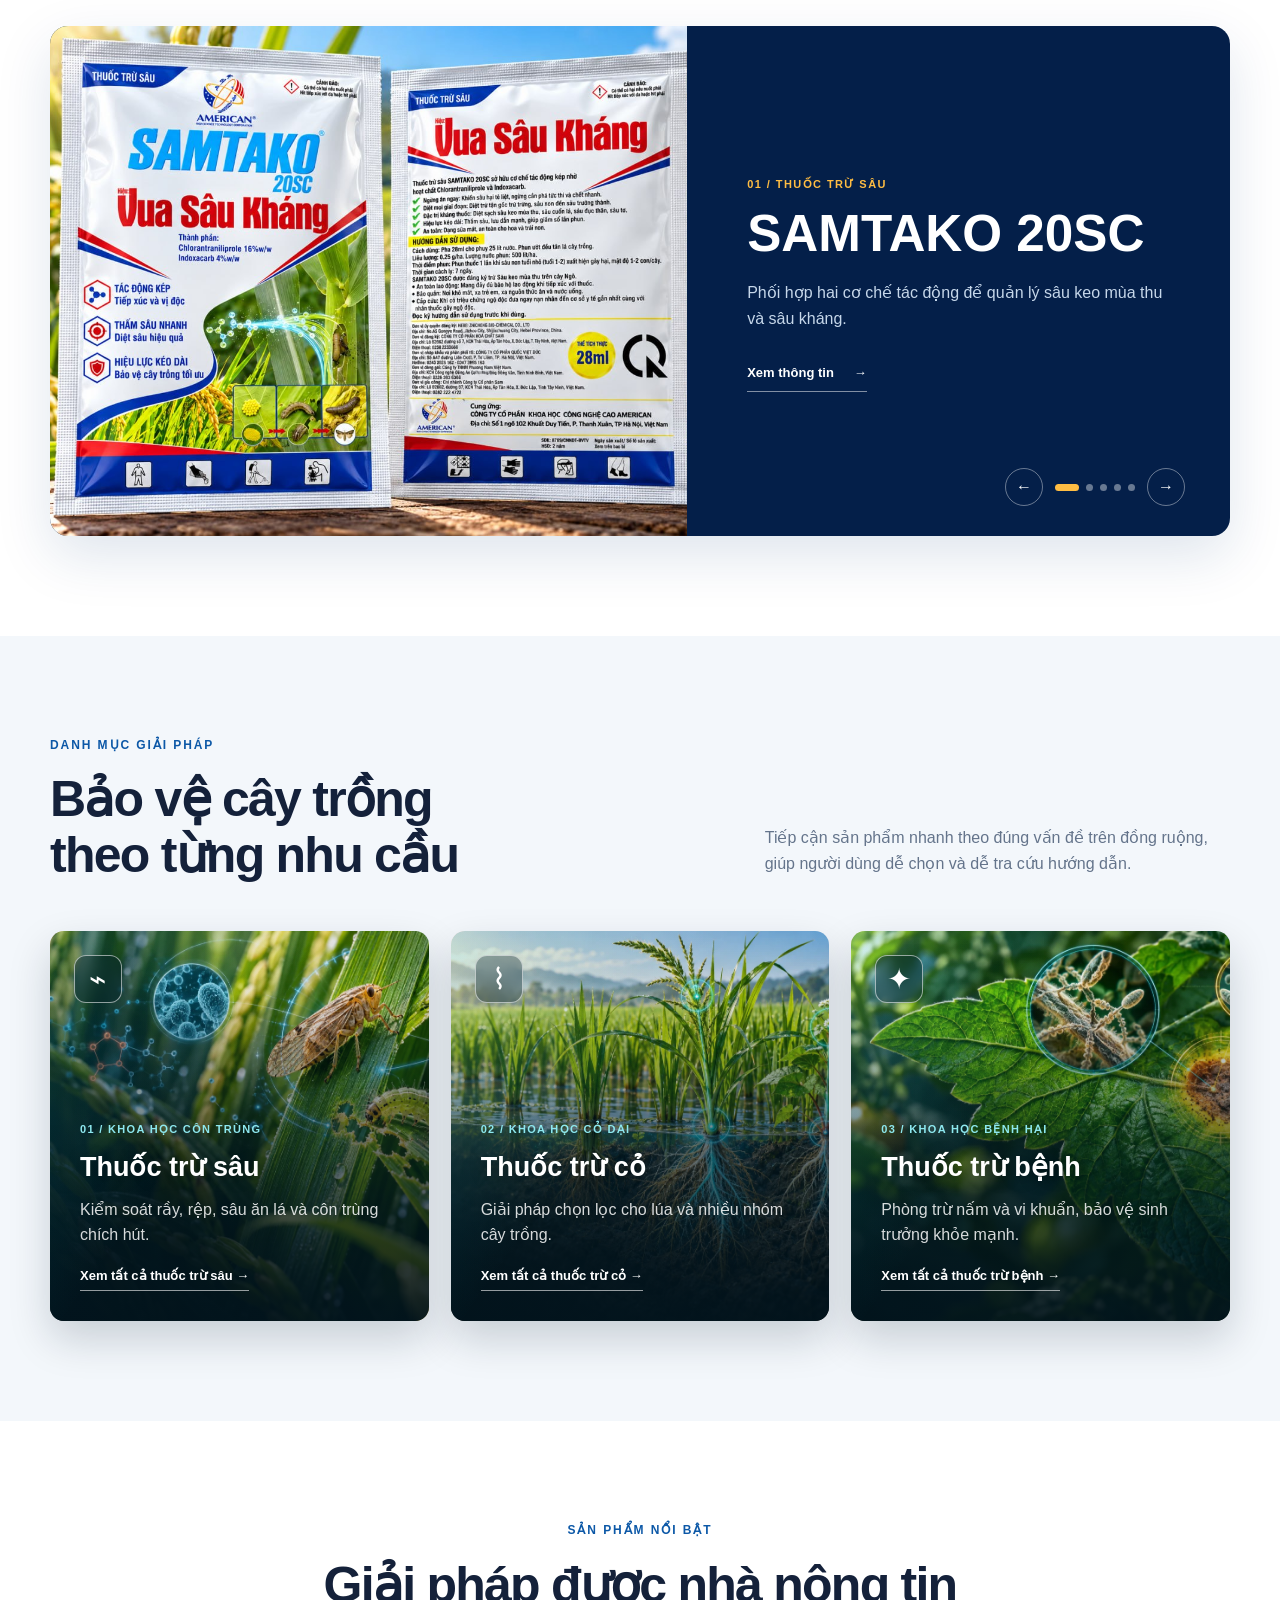
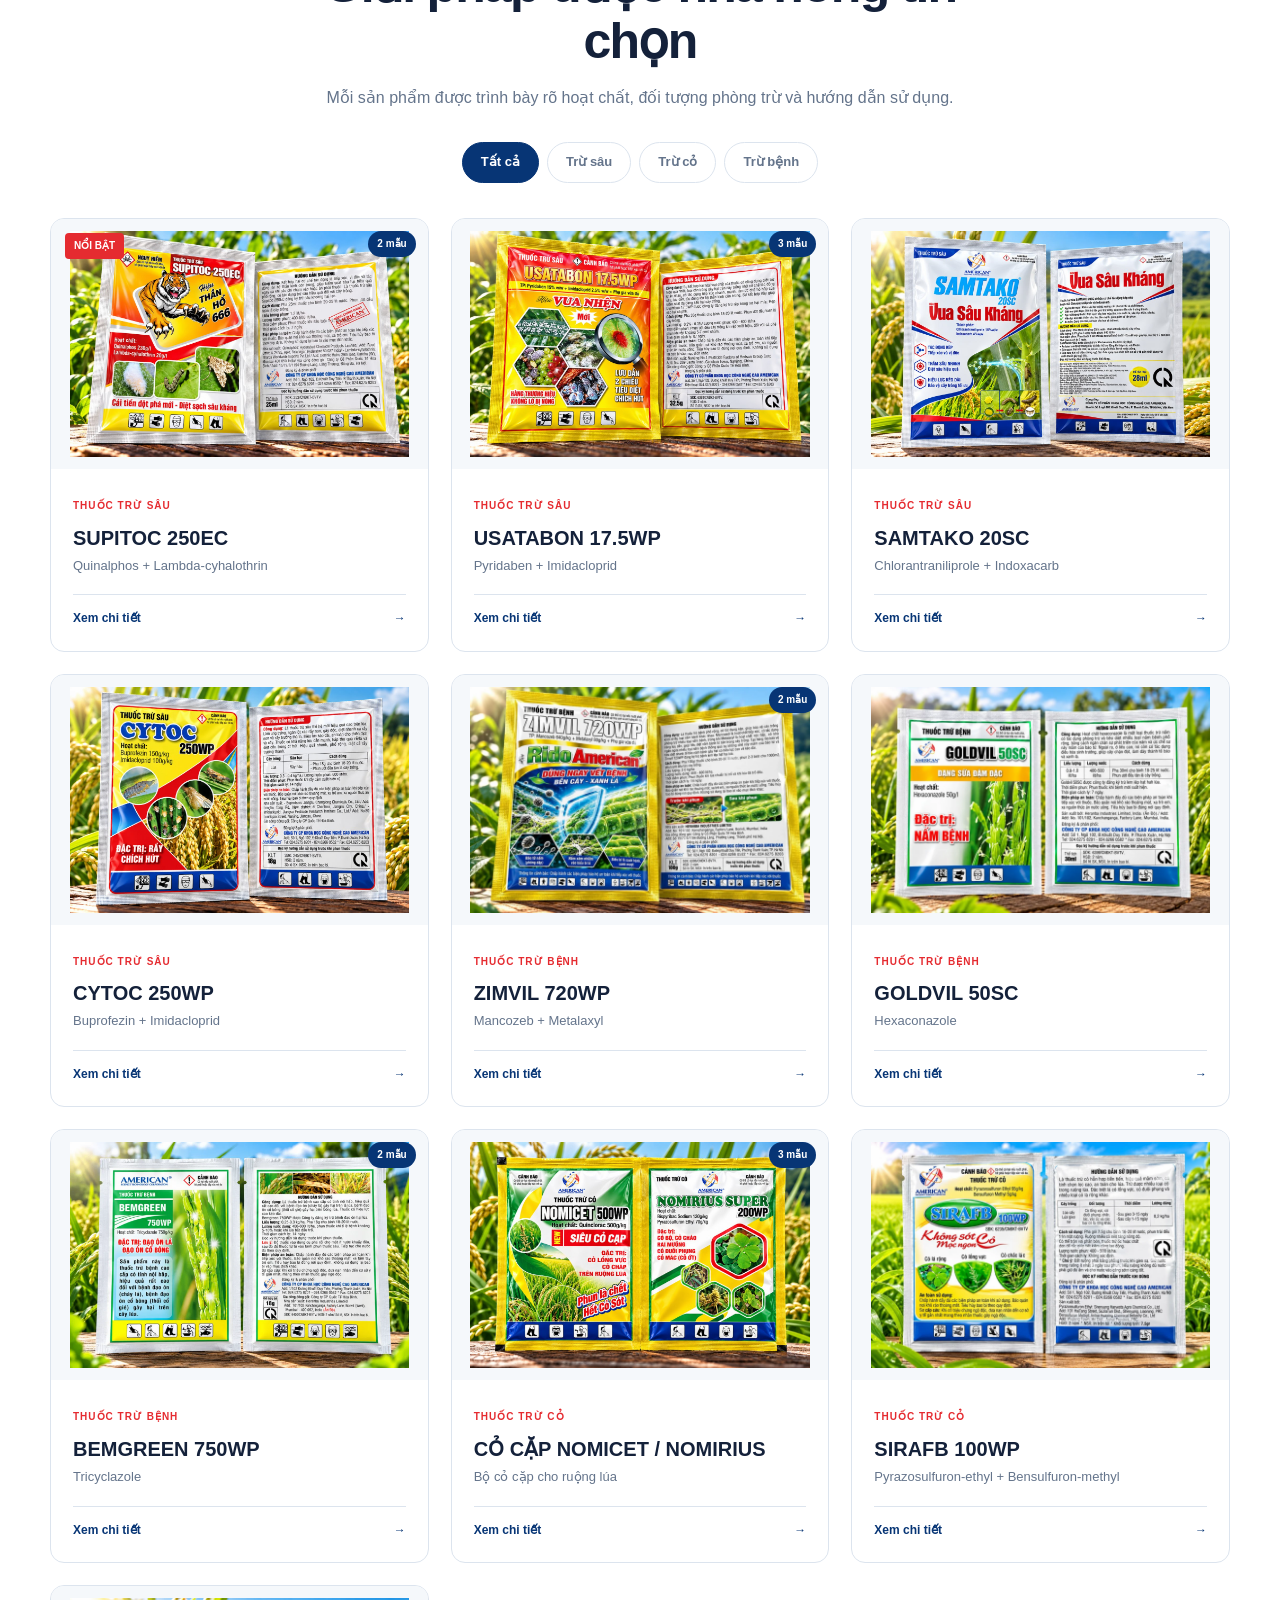
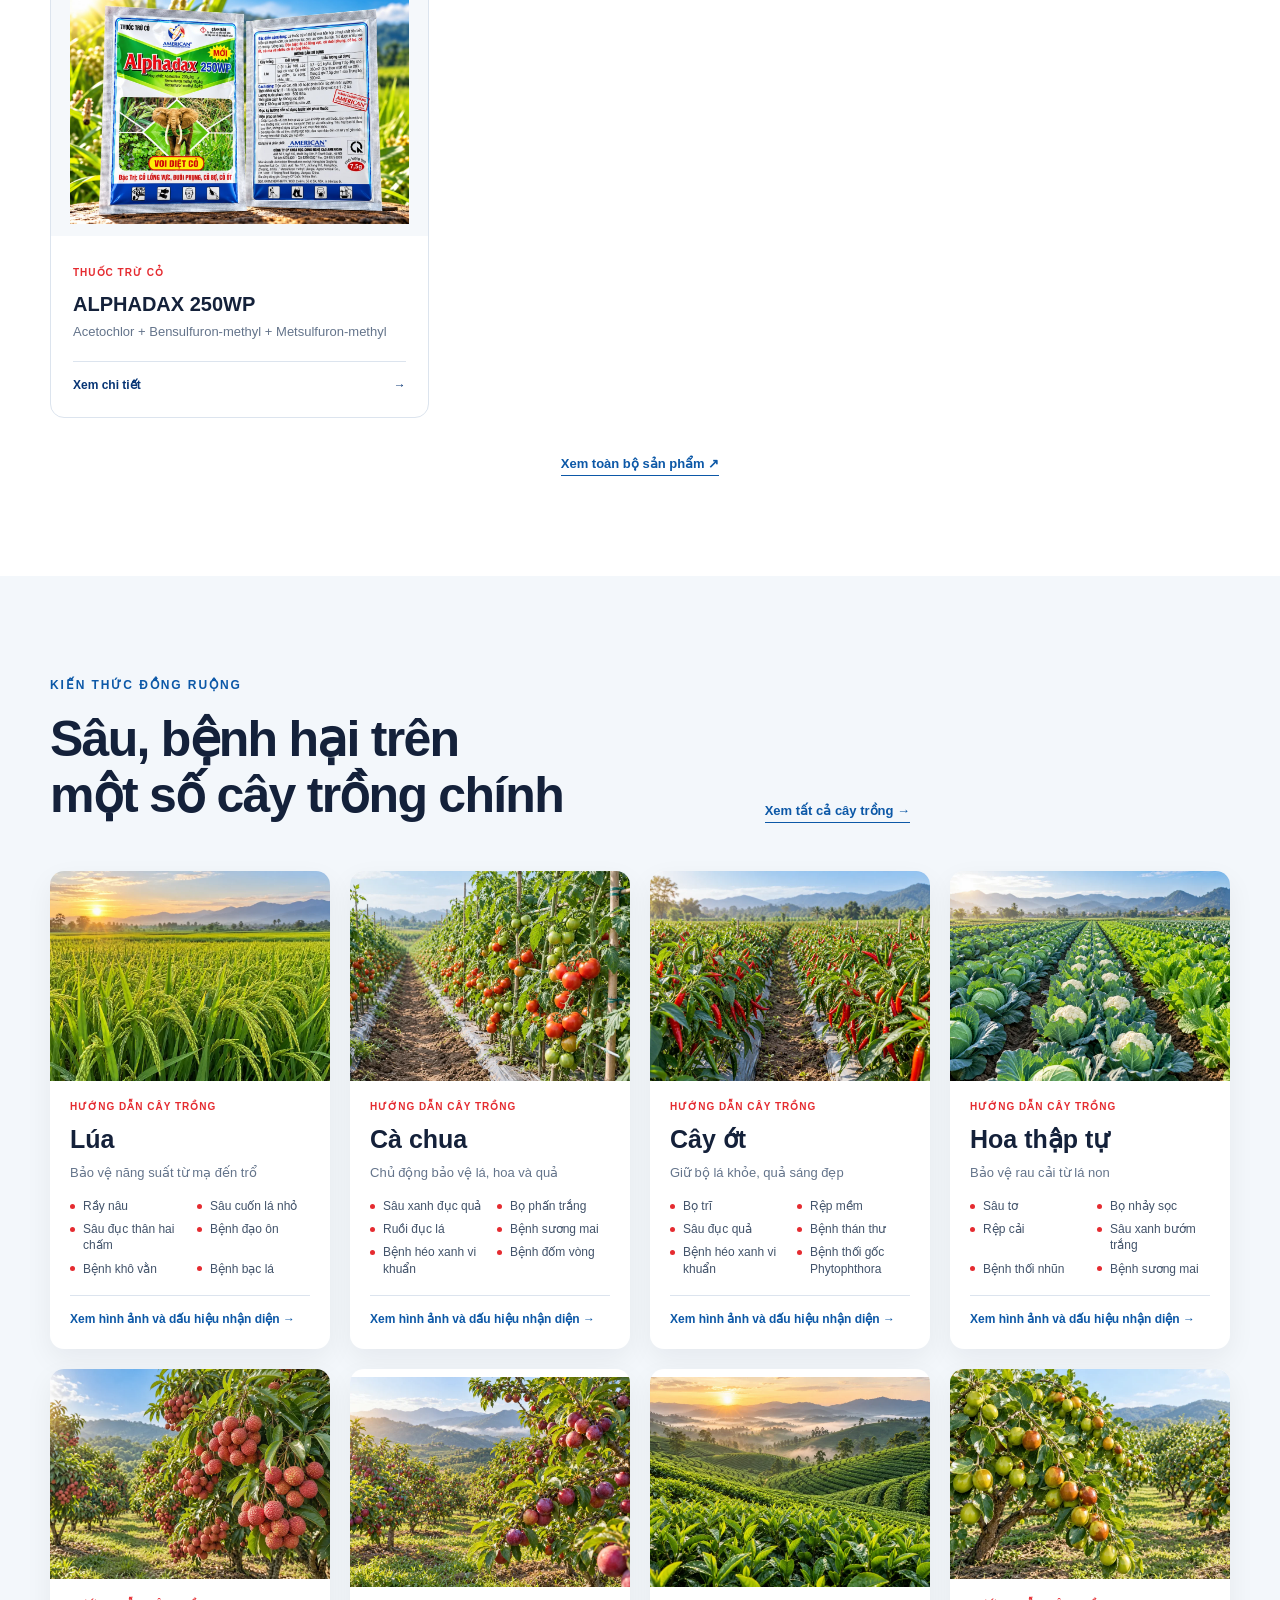
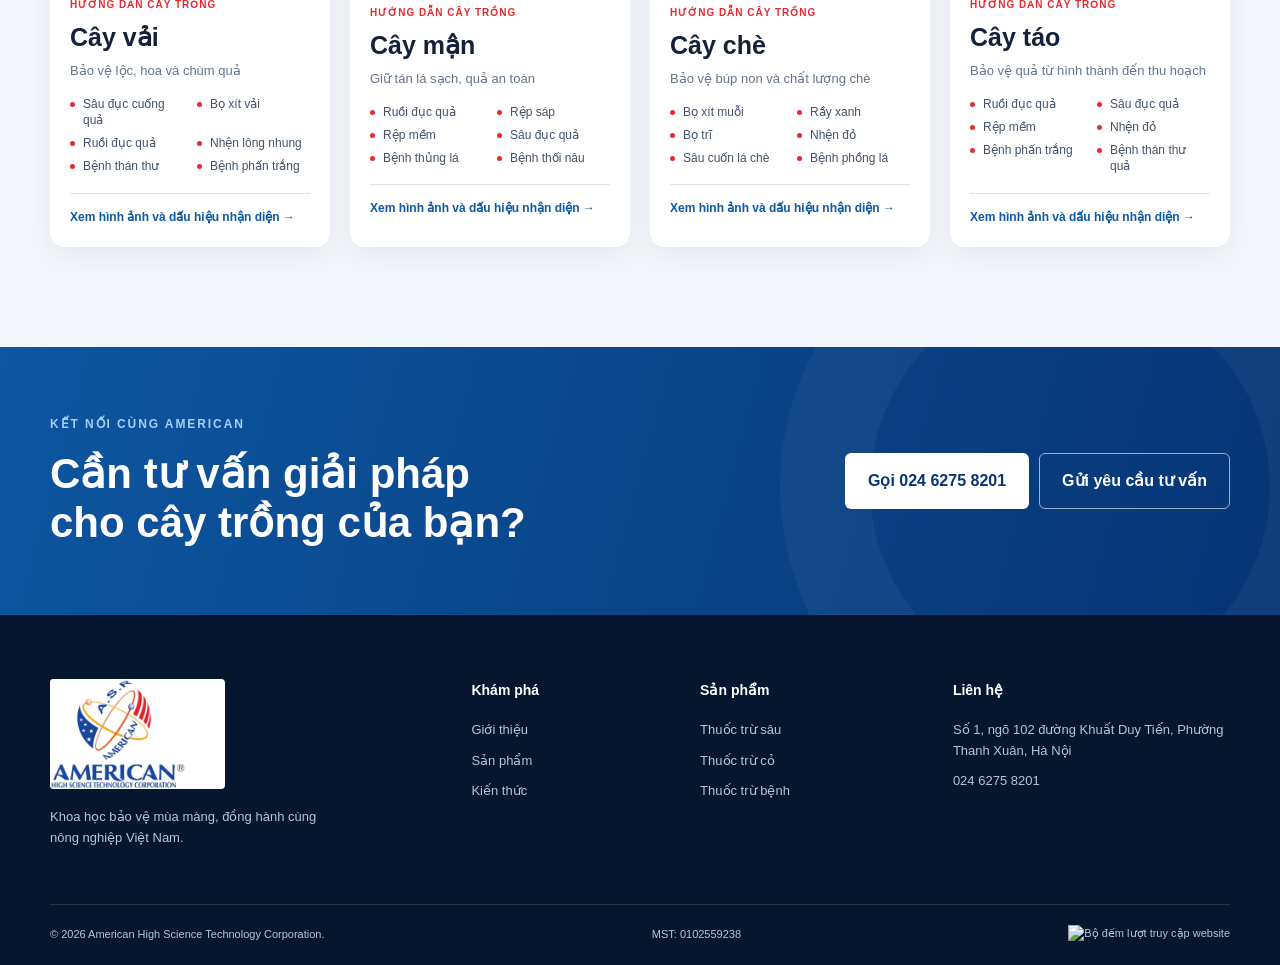
==== commit 365d7dcd: "fix: strengthen sitewide image protection" ====
--- a/index.html
+++ b/index.html
@@ -203,6 +203,6 @@
   <script src="product-data.js?v=gallery-batch5"></script>
   <script src="crop-data.js?v=crop-covers-v2"></script>
   <script src="knowledge.js?v=visible-six"></script>
-  <script src="script.js?v=gallery-page-protection"></script>
+  <script src="script.js?v=image-protection-v2"></script>
 </body>
 </html>
--- a/styles.css
+++ b/styles.css
@@ -45,4 +45,5 @@
 .footer-brand img{width:175px;height:auto;max-height:110px;object-fit:contain;object-position:left center;background:#fff}.footer-bottom{align-items:center;gap:14px;flex-wrap:wrap}.visitor-counter img{display:block;height:20px;width:auto}.journey-view-all{display:flex;width:max-content;margin:34px auto 0}.content-protected img{-webkit-user-drag:none}.content-protected main,.content-protected footer{-webkit-user-select:none;user-select:none}.content-protected input,.content-protected textarea,.content-protected select{-webkit-user-select:text;user-select:text}.gallery-page{background:var(--soft)}.gallery-page-head{padding:90px 0 45px;background:var(--navy-dark);color:#fff}.gallery-page-head h1{font-size:clamp(42px,6vw,72px);line-height:1.05;margin:10px 0 18px}.gallery-page-head p{max-width:720px;color:#c9d8eb}.full-gallery{display:grid;grid-template-columns:repeat(4,minmax(0,1fr));gap:16px}.full-gallery button{height:210px;padding:0;border:0;border-radius:14px;overflow:hidden;position:relative;cursor:pointer;background:#dbe5ef}.full-gallery button:first-child{grid-column:span 2;grid-row:span 2;height:436px}.full-gallery img{width:100%;height:100%;object-fit:cover;transition:transform .45s}.full-gallery button:hover img{transform:scale(1.035)}.full-gallery span{position:absolute;left:10px;bottom:10px;color:#fff;background:rgba(3,22,47,.78);padding:6px 9px;border-radius:99px;font-size:9px;font-weight:900}.gallery-back{margin-top:34px}@media(max-width:760px){.full-gallery{grid-template-columns:repeat(2,minmax(0,1fr));gap:9px}.full-gallery button{height:130px;border-radius:10px}.full-gallery button:first-child{grid-column:1/-1;grid-row:auto;height:300px}.gallery-page-head{padding:64px 0 36px}}
 .hero{background-image:linear-gradient(90deg,rgba(3,26,63,.80) 0%,rgba(4,48,94,.58) 42%,rgba(4,48,94,.12) 72%,rgba(4,48,94,.03) 100%),url('assets/hero-mu-cang-chai-v2.webp')}.journey-gallery-item.gallery-lead img,.full-gallery button:first-child img{filter:brightness(1.14) saturate(1.04)}.catalog{grid-template-columns:repeat(2,minmax(0,1fr));gap:24px}.catalog .product-card{display:grid;grid-template-columns:minmax(180px,.9fr) minmax(0,1.1fr);min-height:285px}.catalog .product-image{height:100%;min-height:285px}.catalog .product-info{display:flex;flex-direction:column;justify-content:center;padding:28px}.catalog .product-info a{margin-top:auto}@media(max-width:980px){.catalog{grid-template-columns:repeat(2,minmax(0,1fr))}.catalog .product-card{grid-template-columns:1fr}.catalog .product-image{height:230px;min-height:230px}}@media(max-width:640px){.hero{background-image:linear-gradient(180deg,rgba(3,26,63,.82) 0%,rgba(4,48,94,.60) 55%,rgba(4,48,94,.18) 100%),url('assets/hero-mu-cang-chai-v2.webp')}.catalog{grid-template-columns:1fr}.catalog .product-info{padding:22px}}
 nav a:after{display:none}nav a{text-transform:uppercase;letter-spacing:.055em;font-size:11px;line-height:1.25;padding:8px 12px;border-radius:6px}nav a:hover,nav a.active{color:var(--blue);background:var(--soft)}@media(min-width:981px){#primary-nav{display:grid;grid-template-columns:repeat(2,max-content);gap:4px 8px;align-content:center;min-width:330px}}@media(max-width:980px){.site-header.open #primary-nav{display:grid;grid-template-columns:repeat(2,minmax(0,1fr));gap:4px;padding:14px}.site-header #primary-nav a{padding:14px 12px}.site-header #primary-nav a.active{box-shadow:inset 3px 0 0 var(--blue)}}@media(max-width:480px){.site-header.open #primary-nav{grid-template-columns:1fr}}
+.content-protected img{-webkit-user-drag:none;-webkit-touch-callout:none}.content-protected main,.content-protected footer{-webkit-user-select:none;user-select:none;-webkit-touch-callout:none}.content-protected input,.content-protected textarea,.content-protected select{-webkit-user-select:text;user-select:text;-webkit-touch-callout:default}
 .solutions .solution-card{min-height:390px;padding:30px;display:flex;flex-direction:column;justify-content:flex-end;border:0;color:#fff;background-position:center;background-size:cover;isolation:isolate;box-shadow:0 18px 42px rgba(5,30,42,.18)}.solutions .solution-card:before{content:"";position:absolute;inset:0;z-index:-1;background:linear-gradient(180deg,rgba(2,22,30,.05) 16%,rgba(3,25,34,.58) 56%,rgba(2,20,29,.94) 100%)}.solutions .solution-card:after{content:"";position:absolute;inset:0;z-index:-1;width:auto;height:auto;border-radius:inherit;background:linear-gradient(125deg,rgba(15,195,210,.18),transparent 44%);opacity:1}.solutions .solution-insect{background-image:url('assets/solutions/insect-science.webp')}.solutions .solution-weed{background-image:url('assets/solutions/weed-science.webp')}.solutions .solution-disease{background-image:url('assets/solutions/disease-science.webp')}.solutions .solution-card .icon{position:absolute;top:24px;left:24px;width:48px;height:48px;border:1px solid rgba(255,255,255,.55);background:rgba(3,30,38,.34);color:#fff;backdrop-filter:blur(8px)}.solutions .solution-card>p{margin:0 0 7px;color:#8ee8ef;letter-spacing:.12em;opacity:1}.solutions .solution-card h3{margin:0 0 9px;color:#fff;font-size:27px;text-shadow:0 2px 16px rgba(0,0,0,.32)}.solutions .solution-card>span{min-height:48px;color:rgba(255,255,255,.84);line-height:1.55}.solutions .solution-card a{width:max-content;margin-top:18px;color:#fff;border-bottom:1px solid rgba(255,255,255,.58);padding-bottom:4px}.solutions .solution-card:hover{transform:translateY(-8px);box-shadow:0 24px 54px rgba(5,30,42,.28)}.solutions .solution-card:focus-within{outline:3px solid #0b7285;outline-offset:4px}@media(max-width:640px){.solutions .solution-card{min-height:340px;padding:24px}.solutions .solution-card .icon{top:20px;left:20px}.solutions .solution-card h3{font-size:25px}}
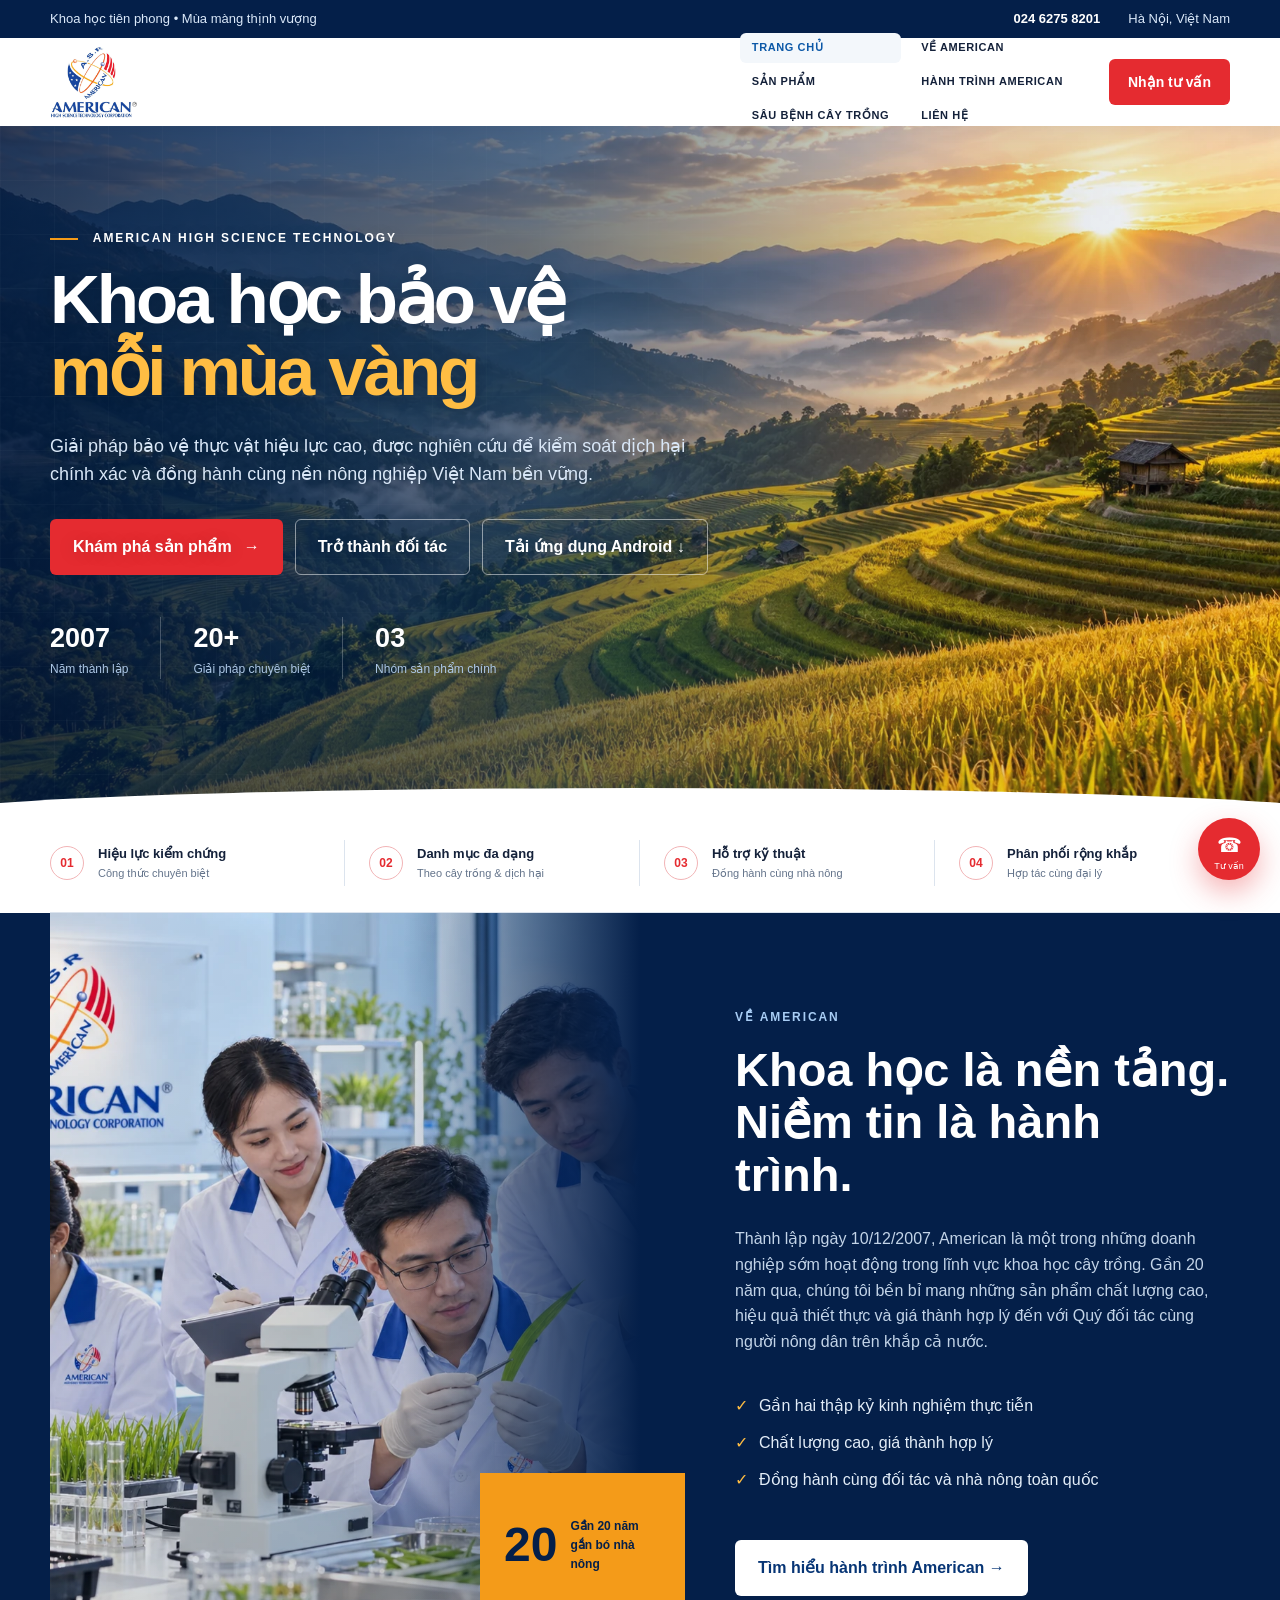
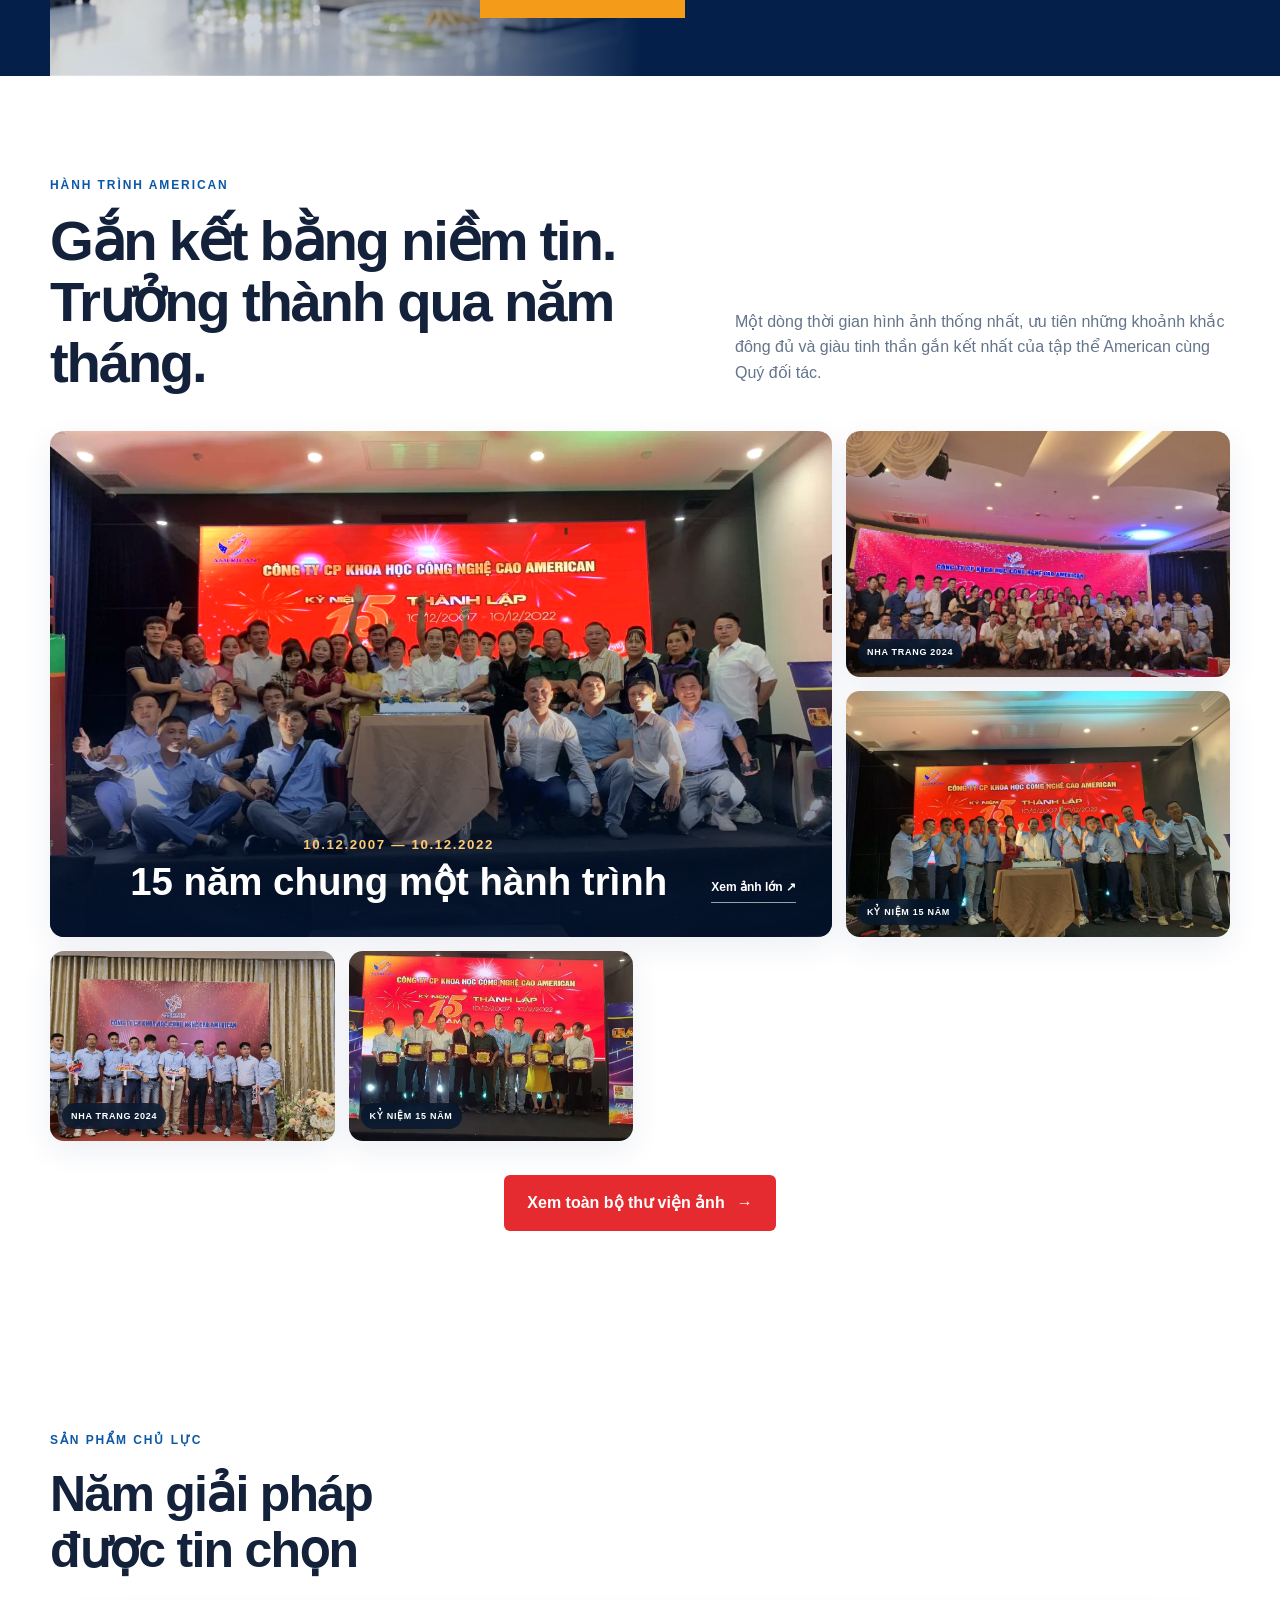
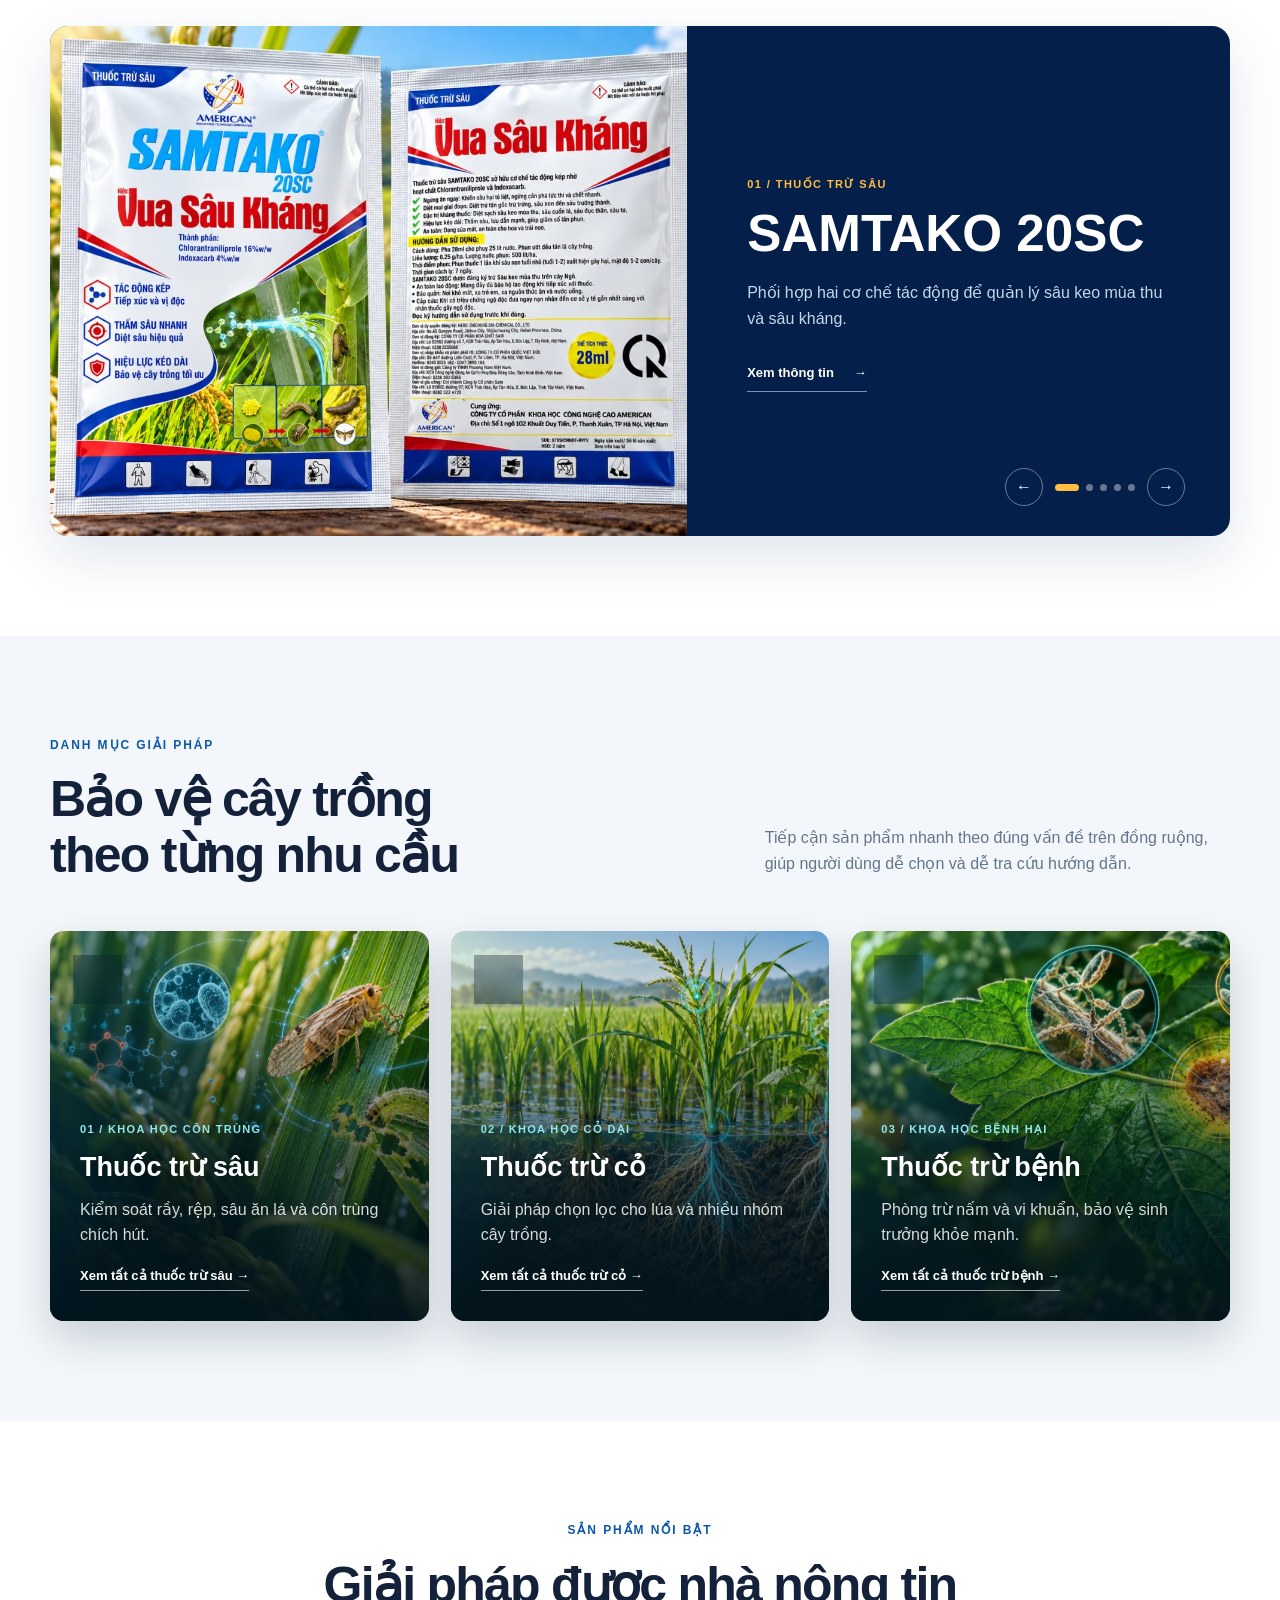
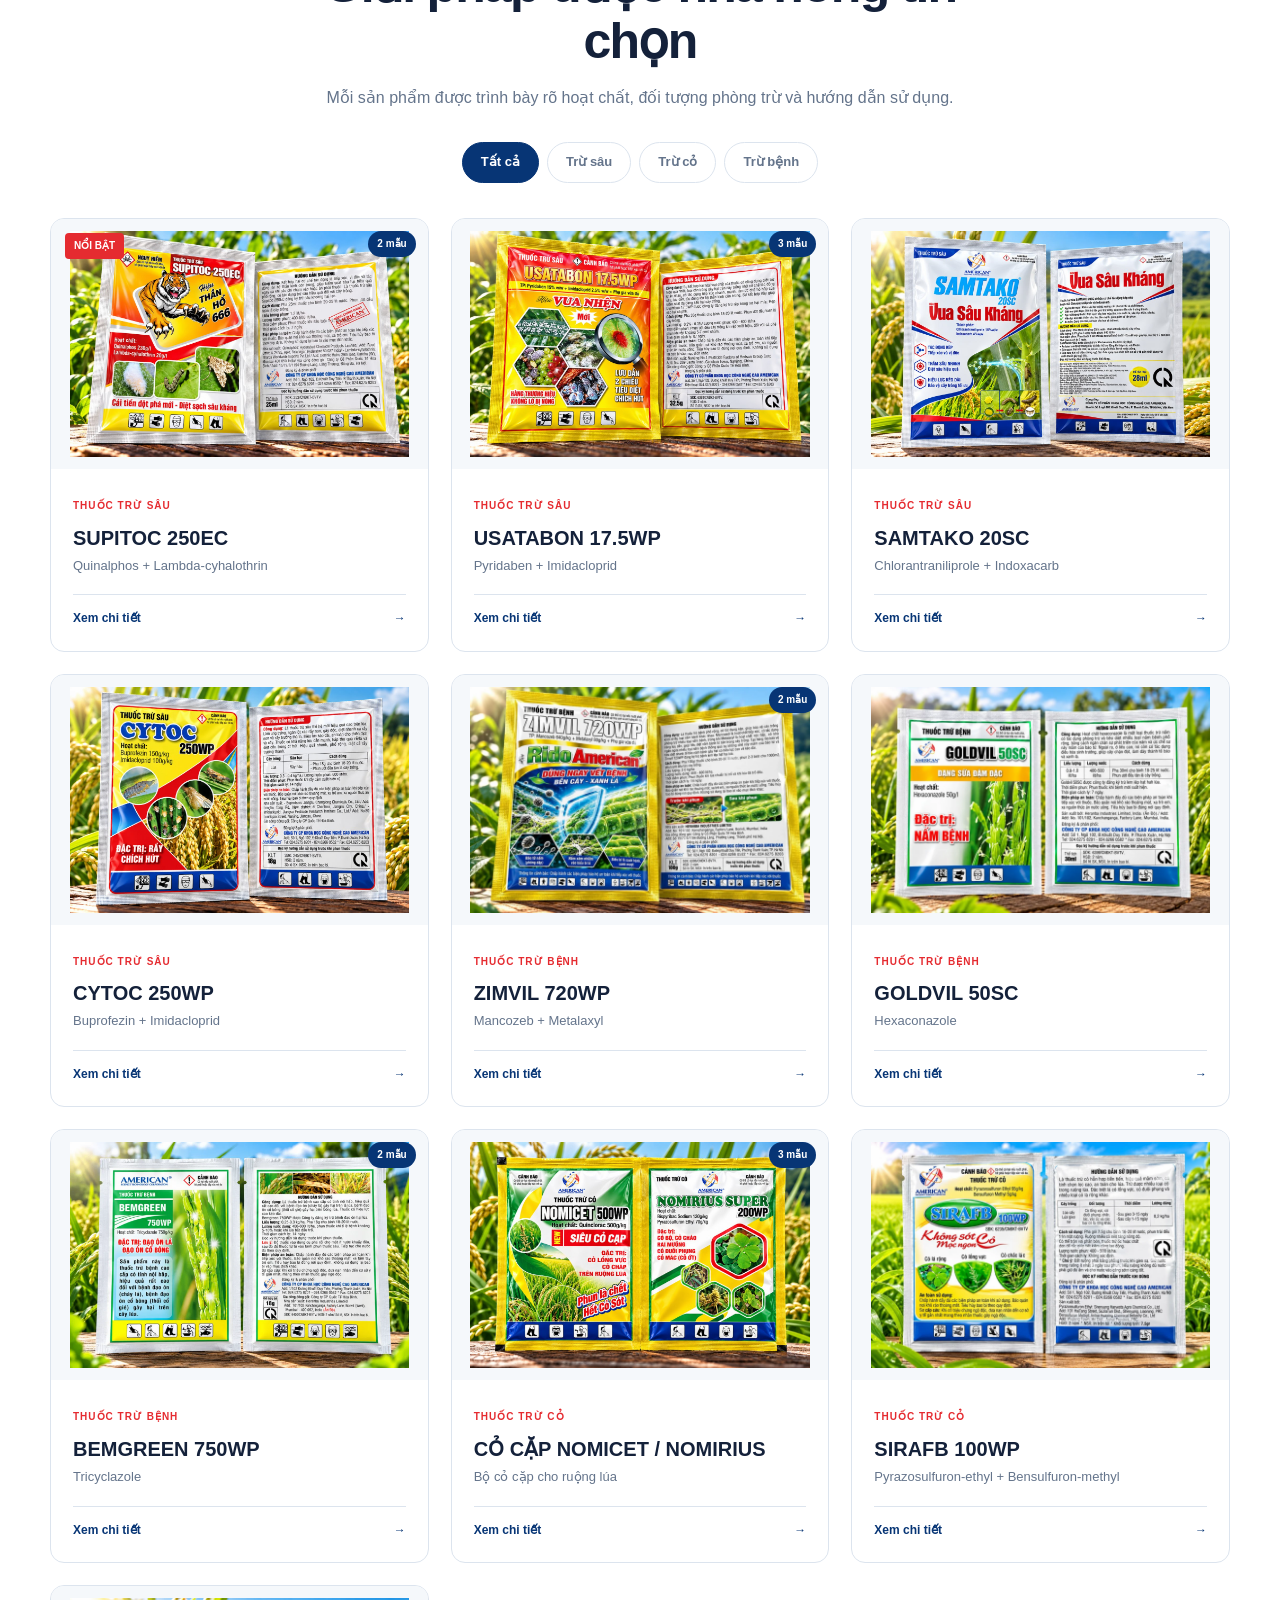
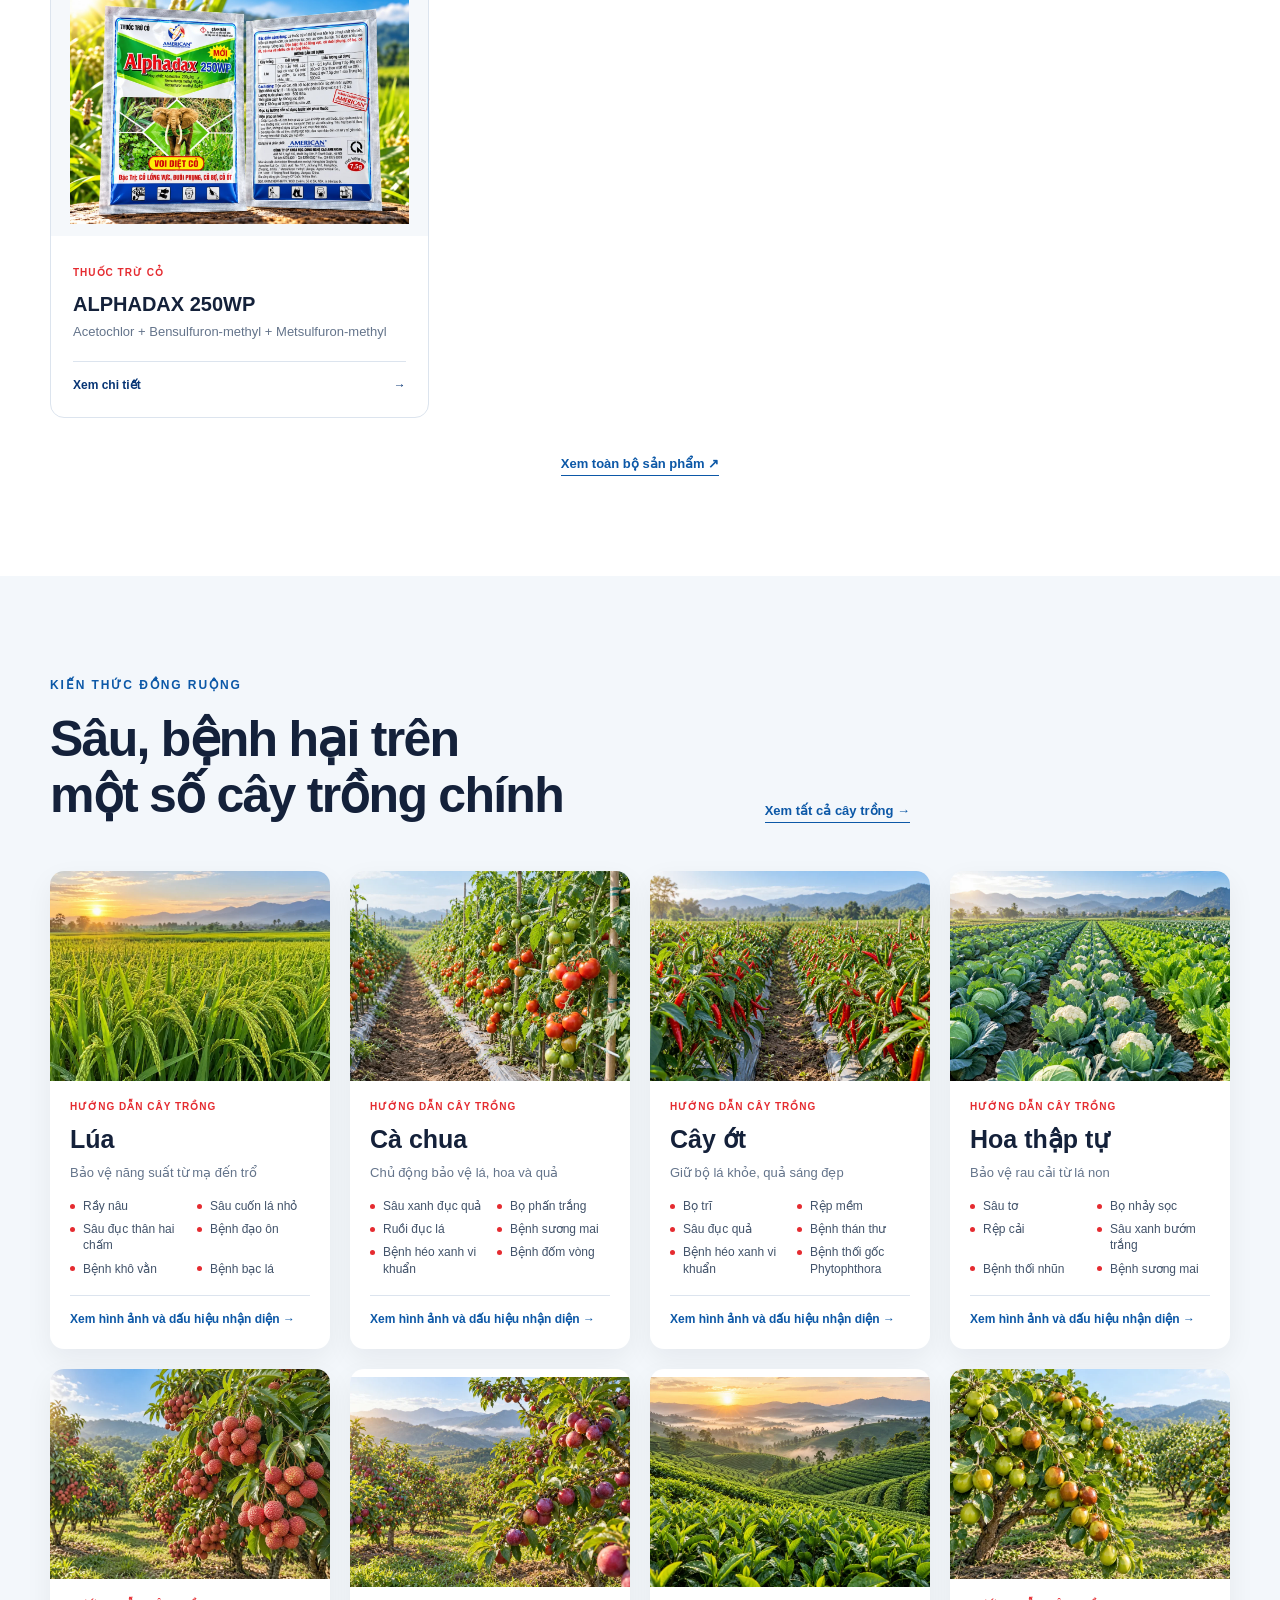
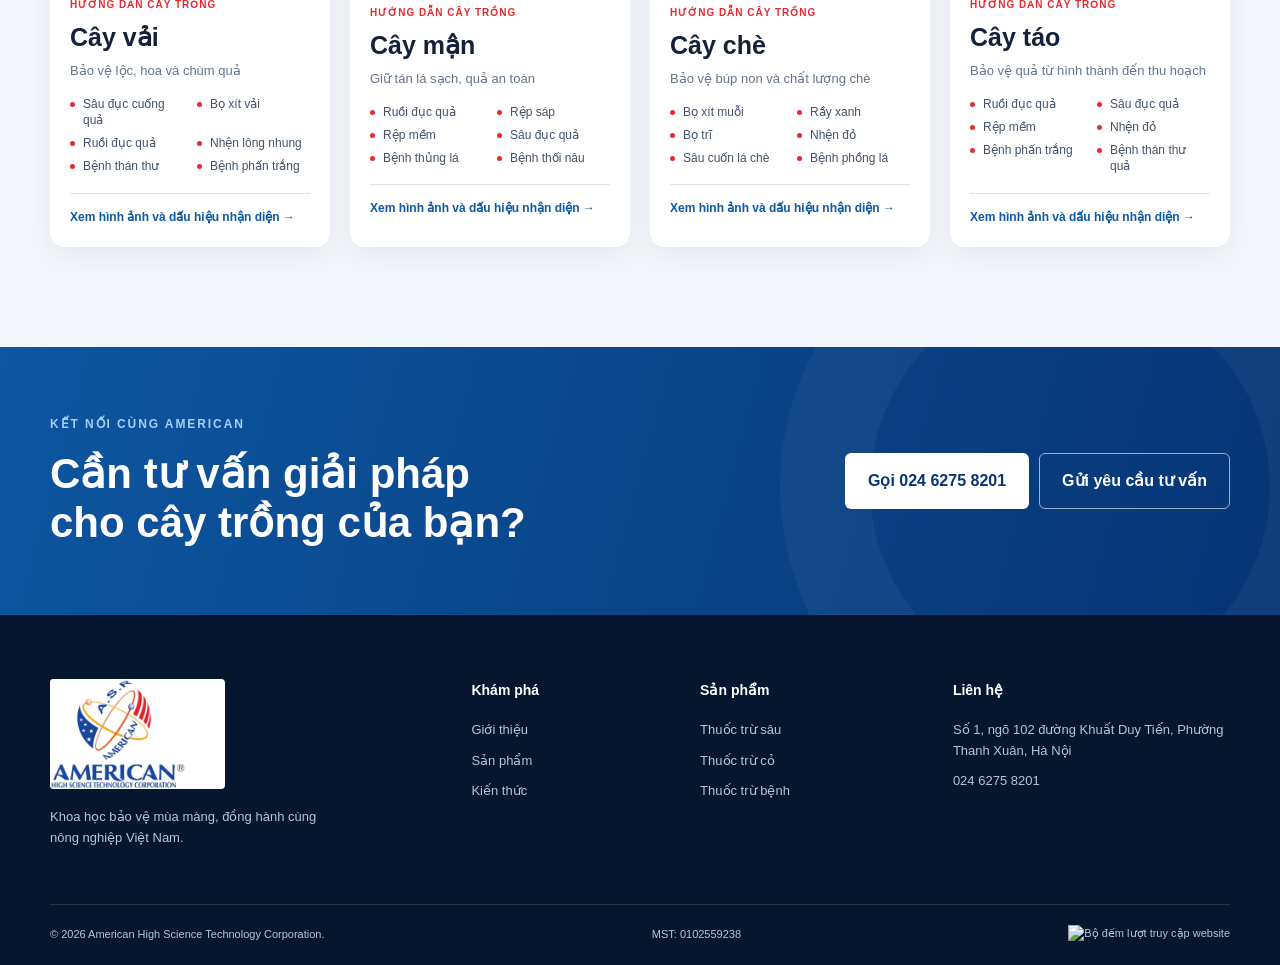
==== commit 832048ff: "feat: publish self-updating Android app" ====
--- a/index.html
+++ b/index.html
@@ -44,6 +44,7 @@
           <div class="hero-actions">
             <a class="button button-primary" href="#products">Khám phá sản phẩm <span>→</span></a>
             <a class="button button-ghost" href="#contact">Trở thành đối tác</a>
+            <a class="button button-ghost" href="downloads/american-agrotech.apk" download aria-label="Tải ứng dụng American Agrotech cho Android">Tải ứng dụng Android ↓</a>
           </div>
           <dl class="hero-stats">
             <div><dt>2007</dt><dd>Năm thành lập</dd></div>
--- a/styles.css
+++ b/styles.css
@@ -46,4 +46,5 @@
 .hero{background-image:linear-gradient(90deg,rgba(3,26,63,.80) 0%,rgba(4,48,94,.58) 42%,rgba(4,48,94,.12) 72%,rgba(4,48,94,.03) 100%),url('assets/hero-mu-cang-chai-v2.webp')}.journey-gallery-item.gallery-lead img,.full-gallery button:first-child img{filter:brightness(1.14) saturate(1.04)}.catalog{grid-template-columns:repeat(2,minmax(0,1fr));gap:24px}.catalog .product-card{display:grid;grid-template-columns:minmax(180px,.9fr) minmax(0,1.1fr);min-height:285px}.catalog .product-image{height:100%;min-height:285px}.catalog .product-info{display:flex;flex-direction:column;justify-content:center;padding:28px}.catalog .product-info a{margin-top:auto}@media(max-width:980px){.catalog{grid-template-columns:repeat(2,minmax(0,1fr))}.catalog .product-card{grid-template-columns:1fr}.catalog .product-image{height:230px;min-height:230px}}@media(max-width:640px){.hero{background-image:linear-gradient(180deg,rgba(3,26,63,.82) 0%,rgba(4,48,94,.60) 55%,rgba(4,48,94,.18) 100%),url('assets/hero-mu-cang-chai-v2.webp')}.catalog{grid-template-columns:1fr}.catalog .product-info{padding:22px}}
 nav a:after{display:none}nav a{text-transform:uppercase;letter-spacing:.055em;font-size:11px;line-height:1.25;padding:8px 12px;border-radius:6px}nav a:hover,nav a.active{color:var(--blue);background:var(--soft)}@media(min-width:981px){#primary-nav{display:grid;grid-template-columns:repeat(2,max-content);gap:4px 8px;align-content:center;min-width:330px}}@media(max-width:980px){.site-header.open #primary-nav{display:grid;grid-template-columns:repeat(2,minmax(0,1fr));gap:4px;padding:14px}.site-header #primary-nav a{padding:14px 12px}.site-header #primary-nav a.active{box-shadow:inset 3px 0 0 var(--blue)}}@media(max-width:480px){.site-header.open #primary-nav{grid-template-columns:1fr}}
 .content-protected img{-webkit-user-drag:none;-webkit-touch-callout:none}.content-protected main,.content-protected footer{-webkit-user-select:none;user-select:none;-webkit-touch-callout:none}.content-protected input,.content-protected textarea,.content-protected select{-webkit-user-select:text;user-select:text;-webkit-touch-callout:default}
+.values .solution-card{min-height:390px;padding:30px;display:flex;flex-direction:column;justify-content:flex-end;border:0;color:#fff;background-position:center;background-size:cover;isolation:isolate;box-shadow:0 18px 42px rgba(5,30,42,.16)}.values .solution-card:before{content:"";position:absolute;inset:0;z-index:-1;background:linear-gradient(180deg,rgba(2,19,31,.04) 18%,rgba(2,23,35,.42) 52%,rgba(2,20,32,.94) 100%)}.values .solution-card:after{content:"";position:absolute;inset:0;z-index:-1;width:auto;height:auto;border-radius:inherit;background:linear-gradient(125deg,rgba(9,170,190,.16),transparent 45%);opacity:1}.values .value-science{background-image:url('assets/values/science.webp');background-position:62% center}.values .value-effectiveness{background-image:url('assets/values/effectiveness.webp');background-position:68% center}.values .value-partnership{background-image:url('assets/values/partnership.webp');background-position:62% center}.values .solution-card>p{margin:0 0 8px;color:#91edf3;letter-spacing:.13em;opacity:1}.values .solution-card h3{margin:0 0 10px;color:#fff;font-size:29px;text-shadow:0 2px 18px rgba(0,0,0,.35)}.values .solution-card>span{min-height:48px;color:rgba(255,255,255,.88);line-height:1.55}.values .solution-card:hover{transform:translateY(-8px);box-shadow:0 24px 55px rgba(5,30,42,.28)}@media(max-width:640px){.values .solution-card{min-height:350px;padding:24px}.values .solution-card h3{font-size:26px}}
 .solutions .solution-card{min-height:390px;padding:30px;display:flex;flex-direction:column;justify-content:flex-end;border:0;color:#fff;background-position:center;background-size:cover;isolation:isolate;box-shadow:0 18px 42px rgba(5,30,42,.18)}.solutions .solution-card:before{content:"";position:absolute;inset:0;z-index:-1;background:linear-gradient(180deg,rgba(2,22,30,.05) 16%,rgba(3,25,34,.58) 56%,rgba(2,20,29,.94) 100%)}.solutions .solution-card:after{content:"";position:absolute;inset:0;z-index:-1;width:auto;height:auto;border-radius:inherit;background:linear-gradient(125deg,rgba(15,195,210,.18),transparent 44%);opacity:1}.solutions .solution-insect{background-image:url('assets/solutions/insect-science.webp')}.solutions .solution-weed{background-image:url('assets/solutions/weed-science.webp')}.solutions .solution-disease{background-image:url('assets/solutions/disease-science.webp')}.solutions .solution-card .icon{position:absolute;top:24px;left:24px;width:48px;height:48px;border:1px solid rgba(255,255,255,.55);background:rgba(3,30,38,.34);color:#fff;backdrop-filter:blur(8px)}.solutions .solution-card>p{margin:0 0 7px;color:#8ee8ef;letter-spacing:.12em;opacity:1}.solutions .solution-card h3{margin:0 0 9px;color:#fff;font-size:27px;text-shadow:0 2px 16px rgba(0,0,0,.32)}.solutions .solution-card>span{min-height:48px;color:rgba(255,255,255,.84);line-height:1.55}.solutions .solution-card a{width:max-content;margin-top:18px;color:#fff;border-bottom:1px solid rgba(255,255,255,.58);padding-bottom:4px}.solutions .solution-card:hover{transform:translateY(-8px);box-shadow:0 24px 54px rgba(5,30,42,.28)}.solutions .solution-card:focus-within{outline:3px solid #0b7285;outline-offset:4px}@media(max-width:640px){.solutions .solution-card{min-height:340px;padding:24px}.solutions .solution-card .icon{top:20px;left:20px}.solutions .solution-card h3{font-size:25px}}
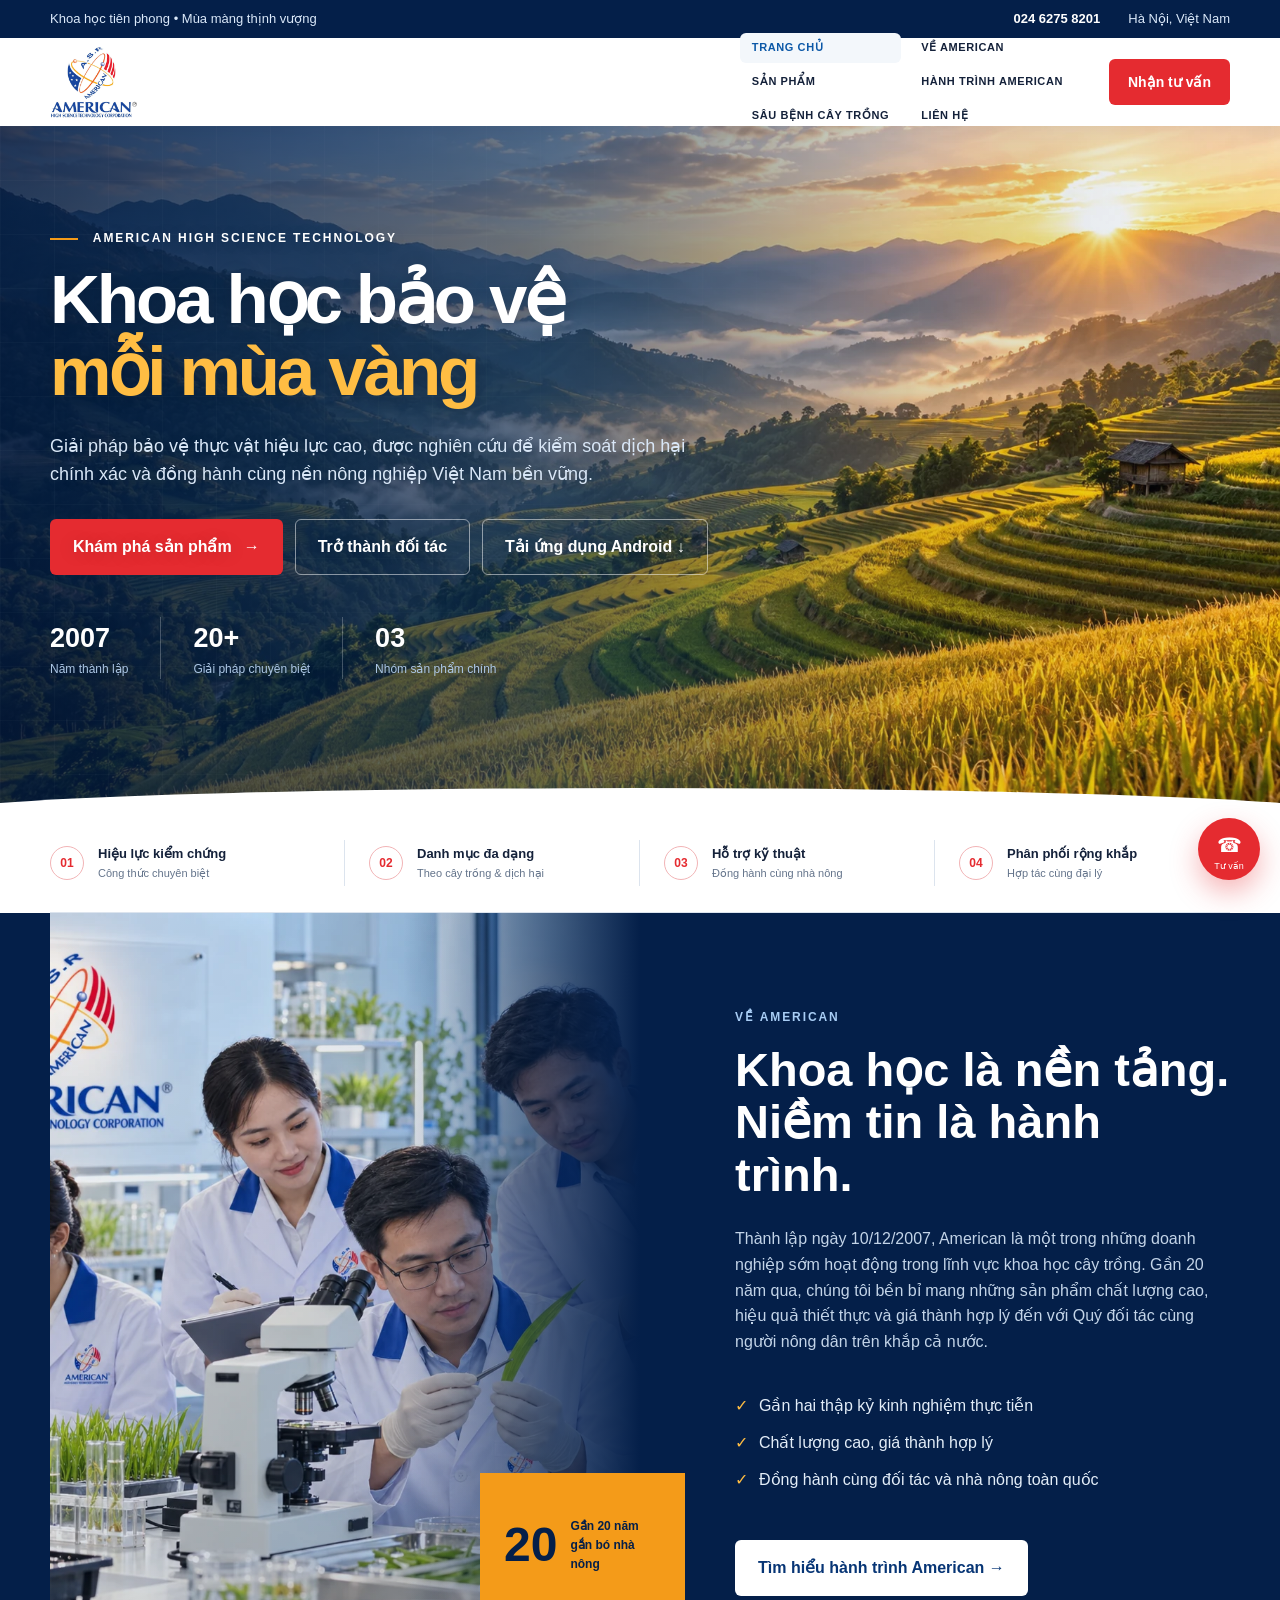
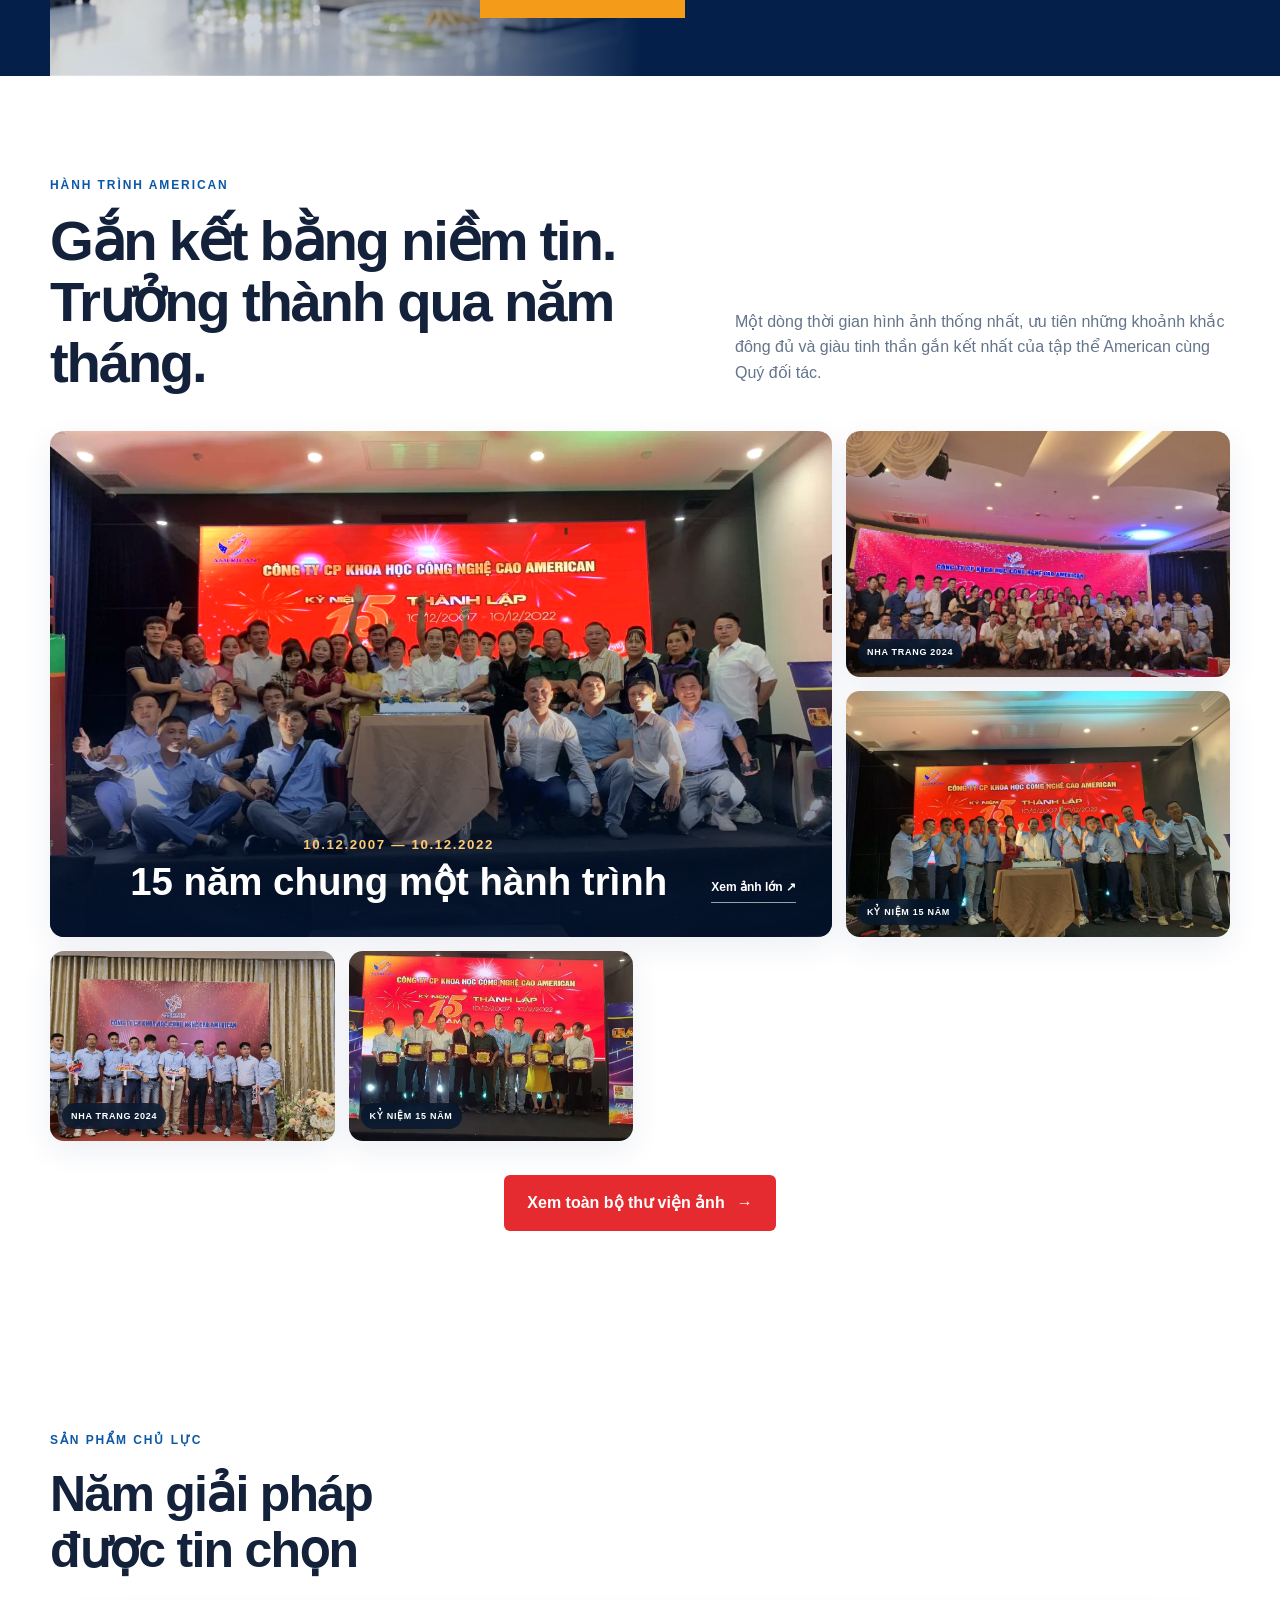
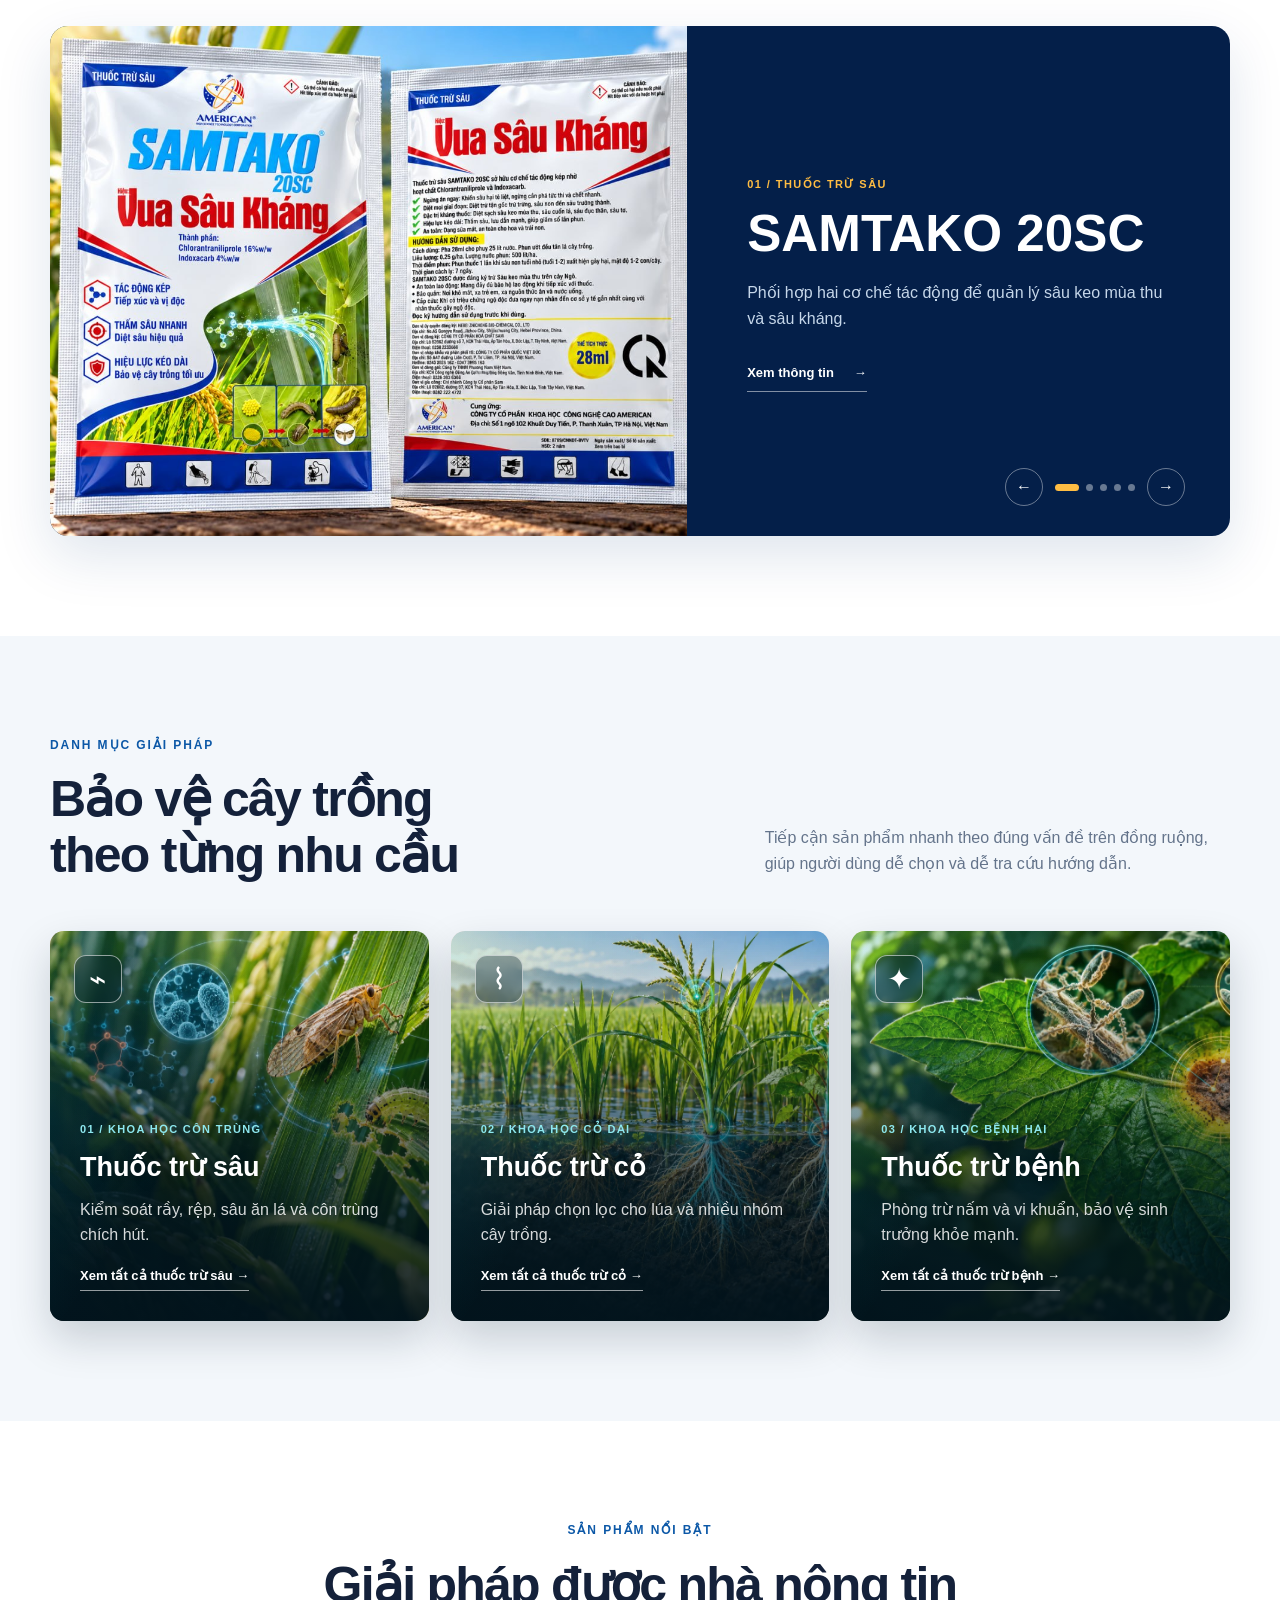
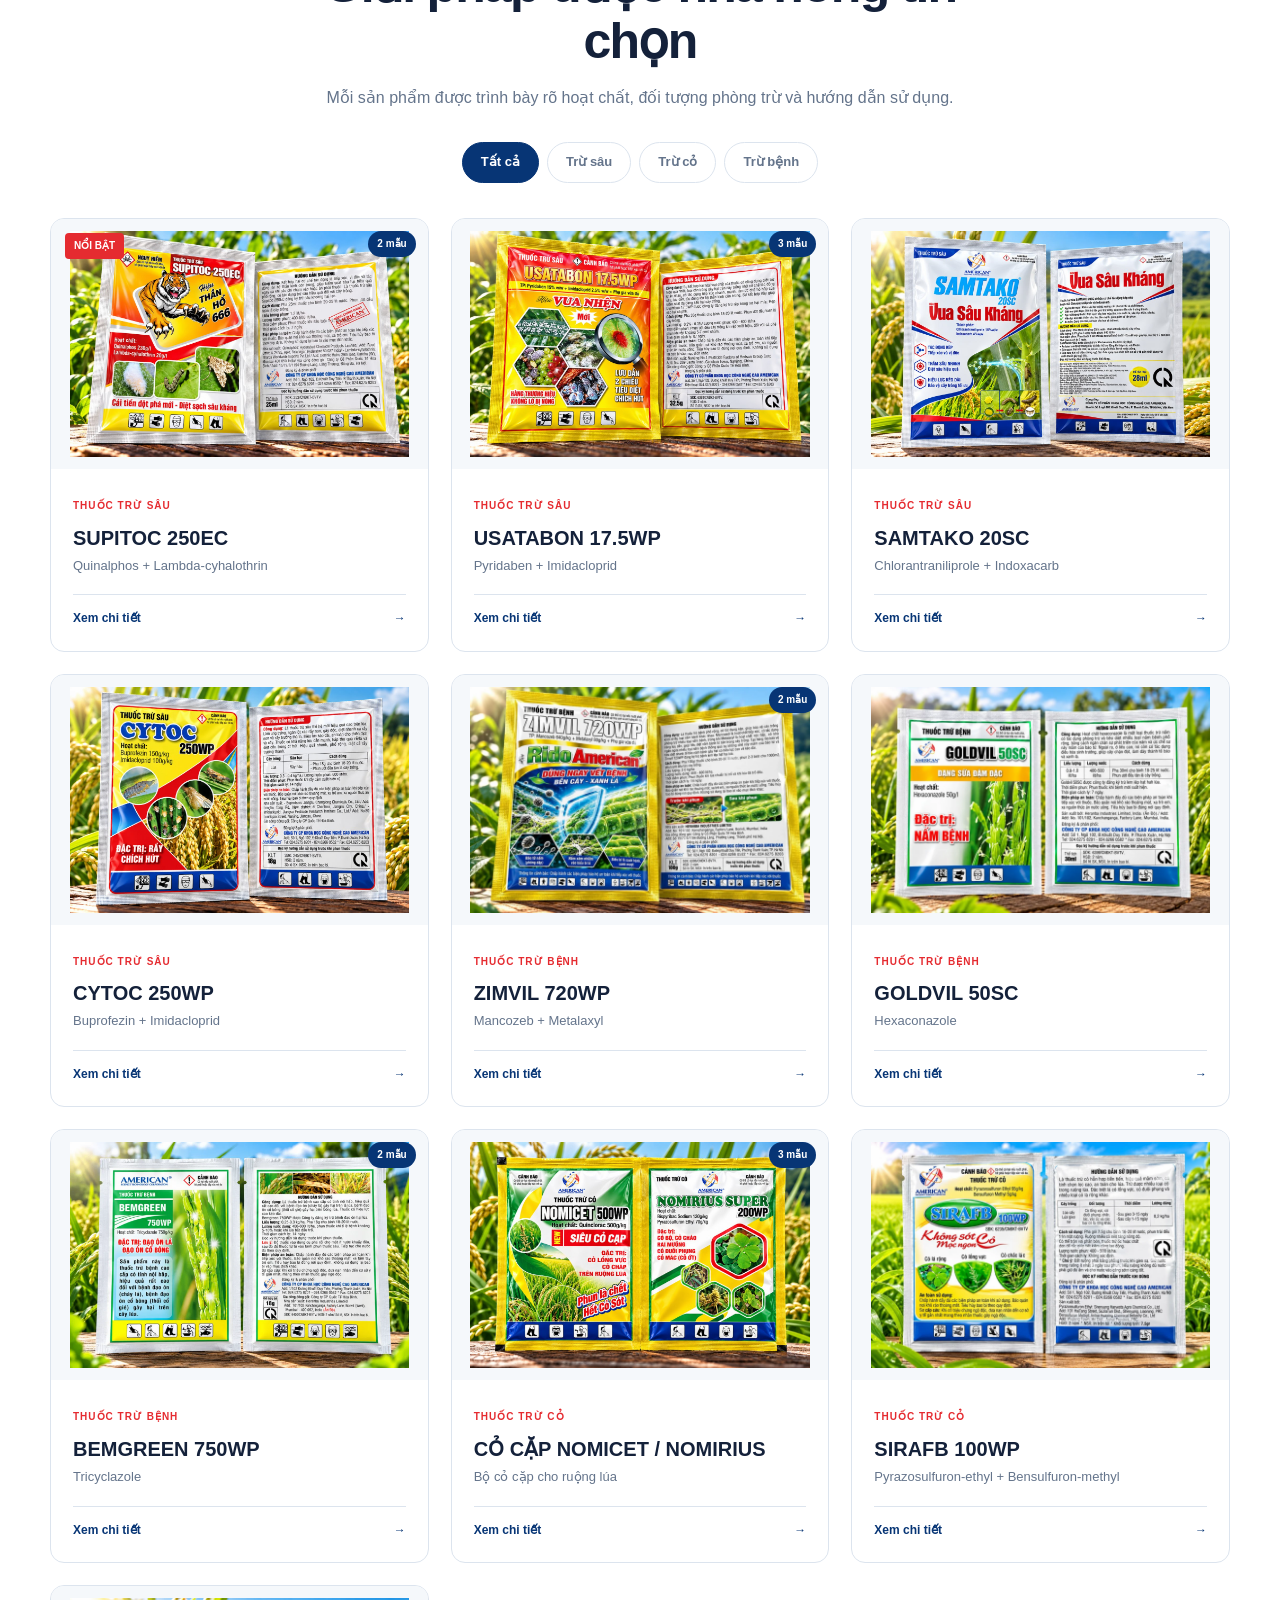
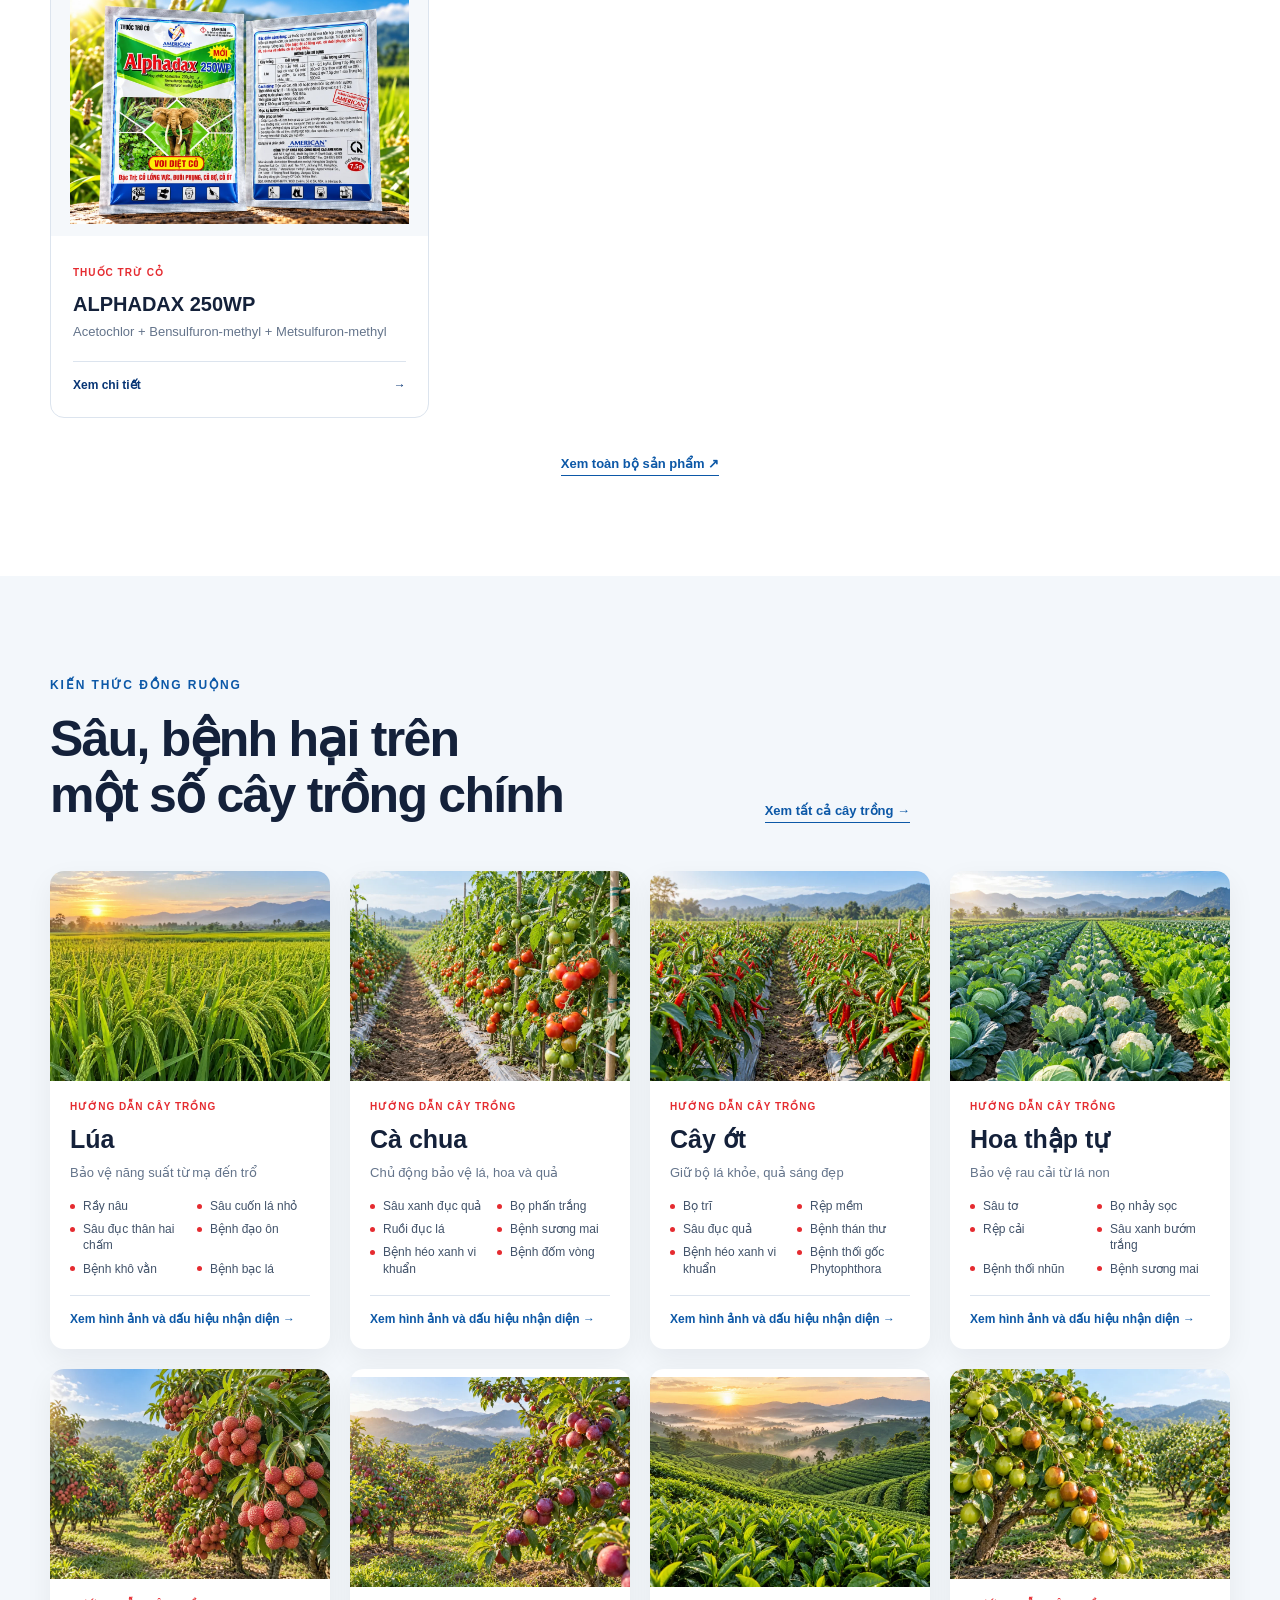
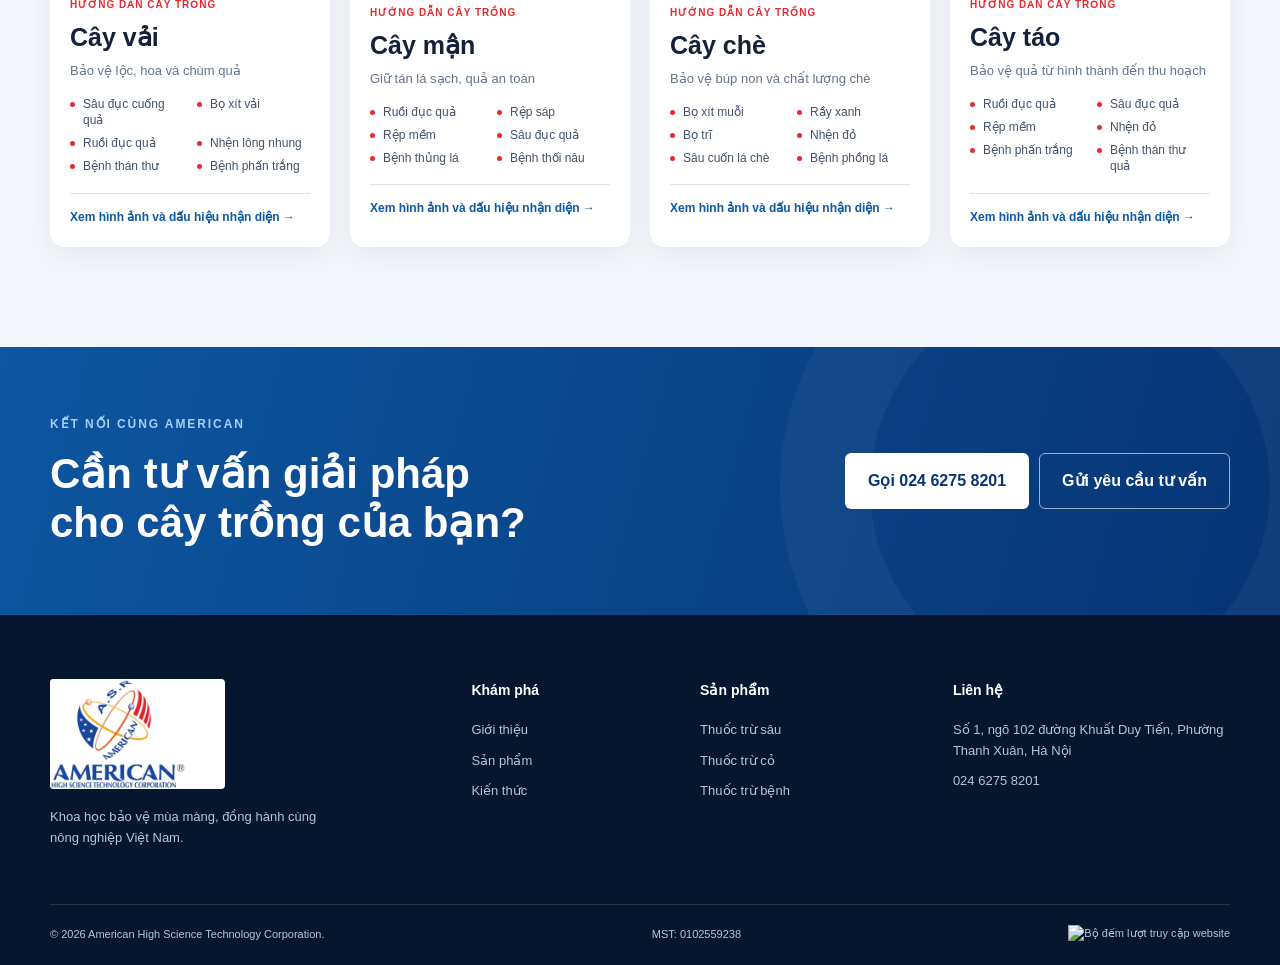
==== commit c998a57f: "fix: show copyright notice on blocked actions" ====
--- a/index.html
+++ b/index.html
@@ -5,7 +5,7 @@
   <meta name="viewport" content="width=device-width, initial-scale=1">
   <meta name="description" content="American High Science Technology Corporation - giải pháp khoa học bảo vệ cây trồng hiệu quả và bền vững.">
   <title>American High Science Technology Corporation</title>
-  <link rel="stylesheet" href="styles.css?v=four-targets">
+  <link rel="stylesheet" href="styles.css?v=copyright-protection-v3">
 </head>
 <body>
   <a class="skip-link" href="#main">Bỏ qua điều hướng</a>
@@ -204,6 +204,6 @@
   <script src="product-data.js?v=gallery-batch5"></script>
   <script src="crop-data.js?v=crop-covers-v2"></script>
   <script src="knowledge.js?v=visible-six"></script>
-  <script src="script.js?v=image-protection-v2"></script>
+  <script src="script.js?v=copyright-protection-v3"></script>
 </body>
 </html>
--- a/styles.css
+++ b/styles.css
@@ -46,5 +46,6 @@
 .hero{background-image:linear-gradient(90deg,rgba(3,26,63,.80) 0%,rgba(4,48,94,.58) 42%,rgba(4,48,94,.12) 72%,rgba(4,48,94,.03) 100%),url('assets/hero-mu-cang-chai-v2.webp')}.journey-gallery-item.gallery-lead img,.full-gallery button:first-child img{filter:brightness(1.14) saturate(1.04)}.catalog{grid-template-columns:repeat(2,minmax(0,1fr));gap:24px}.catalog .product-card{display:grid;grid-template-columns:minmax(180px,.9fr) minmax(0,1.1fr);min-height:285px}.catalog .product-image{height:100%;min-height:285px}.catalog .product-info{display:flex;flex-direction:column;justify-content:center;padding:28px}.catalog .product-info a{margin-top:auto}@media(max-width:980px){.catalog{grid-template-columns:repeat(2,minmax(0,1fr))}.catalog .product-card{grid-template-columns:1fr}.catalog .product-image{height:230px;min-height:230px}}@media(max-width:640px){.hero{background-image:linear-gradient(180deg,rgba(3,26,63,.82) 0%,rgba(4,48,94,.60) 55%,rgba(4,48,94,.18) 100%),url('assets/hero-mu-cang-chai-v2.webp')}.catalog{grid-template-columns:1fr}.catalog .product-info{padding:22px}}
 nav a:after{display:none}nav a{text-transform:uppercase;letter-spacing:.055em;font-size:11px;line-height:1.25;padding:8px 12px;border-radius:6px}nav a:hover,nav a.active{color:var(--blue);background:var(--soft)}@media(min-width:981px){#primary-nav{display:grid;grid-template-columns:repeat(2,max-content);gap:4px 8px;align-content:center;min-width:330px}}@media(max-width:980px){.site-header.open #primary-nav{display:grid;grid-template-columns:repeat(2,minmax(0,1fr));gap:4px;padding:14px}.site-header #primary-nav a{padding:14px 12px}.site-header #primary-nav a.active{box-shadow:inset 3px 0 0 var(--blue)}}@media(max-width:480px){.site-header.open #primary-nav{grid-template-columns:1fr}}
 .content-protected img{-webkit-user-drag:none;-webkit-touch-callout:none}.content-protected main,.content-protected footer{-webkit-user-select:none;user-select:none;-webkit-touch-callout:none}.content-protected input,.content-protected textarea,.content-protected select{-webkit-user-select:text;user-select:text;-webkit-touch-callout:default}
+.copyright-notice{position:fixed;z-index:10000;left:50%;bottom:28px;max-width:min(560px,calc(100% - 32px));padding:14px 20px;border:1px solid rgba(255,255,255,.22);border-radius:10px;background:rgba(4,25,54,.96);color:#fff;font-size:13px;font-weight:800;line-height:1.45;text-align:center;box-shadow:0 18px 45px rgba(0,0,0,.3);backdrop-filter:blur(10px);opacity:0;visibility:hidden;transform:translate(-50%,18px);transition:opacity .22s,transform .22s,visibility .22s;pointer-events:none}.copyright-notice.show{opacity:1;visibility:visible;transform:translate(-50%,0)}@media(max-width:640px){.copyright-notice{bottom:18px;padding:12px 15px;font-size:12px}}
 .values .solution-card{min-height:390px;padding:30px;display:flex;flex-direction:column;justify-content:flex-end;border:0;color:#fff;background-position:center;background-size:cover;isolation:isolate;box-shadow:0 18px 42px rgba(5,30,42,.16)}.values .solution-card:before{content:"";position:absolute;inset:0;z-index:-1;background:linear-gradient(180deg,rgba(2,19,31,.04) 18%,rgba(2,23,35,.42) 52%,rgba(2,20,32,.94) 100%)}.values .solution-card:after{content:"";position:absolute;inset:0;z-index:-1;width:auto;height:auto;border-radius:inherit;background:linear-gradient(125deg,rgba(9,170,190,.16),transparent 45%);opacity:1}.values .value-science{background-image:url('assets/values/science.webp');background-position:62% center}.values .value-effectiveness{background-image:url('assets/values/effectiveness.webp');background-position:68% center}.values .value-partnership{background-image:url('assets/values/partnership.webp');background-position:62% center}.values .solution-card>p{margin:0 0 8px;color:#91edf3;letter-spacing:.13em;opacity:1}.values .solution-card h3{margin:0 0 10px;color:#fff;font-size:29px;text-shadow:0 2px 18px rgba(0,0,0,.35)}.values .solution-card>span{min-height:48px;color:rgba(255,255,255,.88);line-height:1.55}.values .solution-card:hover{transform:translateY(-8px);box-shadow:0 24px 55px rgba(5,30,42,.28)}@media(max-width:640px){.values .solution-card{min-height:350px;padding:24px}.values .solution-card h3{font-size:26px}}
 .solutions .solution-card{min-height:390px;padding:30px;display:flex;flex-direction:column;justify-content:flex-end;border:0;color:#fff;background-position:center;background-size:cover;isolation:isolate;box-shadow:0 18px 42px rgba(5,30,42,.18)}.solutions .solution-card:before{content:"";position:absolute;inset:0;z-index:-1;background:linear-gradient(180deg,rgba(2,22,30,.05) 16%,rgba(3,25,34,.58) 56%,rgba(2,20,29,.94) 100%)}.solutions .solution-card:after{content:"";position:absolute;inset:0;z-index:-1;width:auto;height:auto;border-radius:inherit;background:linear-gradient(125deg,rgba(15,195,210,.18),transparent 44%);opacity:1}.solutions .solution-insect{background-image:url('assets/solutions/insect-science.webp')}.solutions .solution-weed{background-image:url('assets/solutions/weed-science.webp')}.solutions .solution-disease{background-image:url('assets/solutions/disease-science.webp')}.solutions .solution-card .icon{position:absolute;top:24px;left:24px;width:48px;height:48px;border:1px solid rgba(255,255,255,.55);background:rgba(3,30,38,.34);color:#fff;backdrop-filter:blur(8px)}.solutions .solution-card>p{margin:0 0 7px;color:#8ee8ef;letter-spacing:.12em;opacity:1}.solutions .solution-card h3{margin:0 0 9px;color:#fff;font-size:27px;text-shadow:0 2px 16px rgba(0,0,0,.32)}.solutions .solution-card>span{min-height:48px;color:rgba(255,255,255,.84);line-height:1.55}.solutions .solution-card a{width:max-content;margin-top:18px;color:#fff;border-bottom:1px solid rgba(255,255,255,.58);padding-bottom:4px}.solutions .solution-card:hover{transform:translateY(-8px);box-shadow:0 24px 54px rgba(5,30,42,.28)}.solutions .solution-card:focus-within{outline:3px solid #0b7285;outline-offset:4px}@media(max-width:640px){.solutions .solution-card{min-height:340px;padding:24px}.solutions .solution-card .icon{top:20px;left:20px}.solutions .solution-card h3{font-size:25px}}
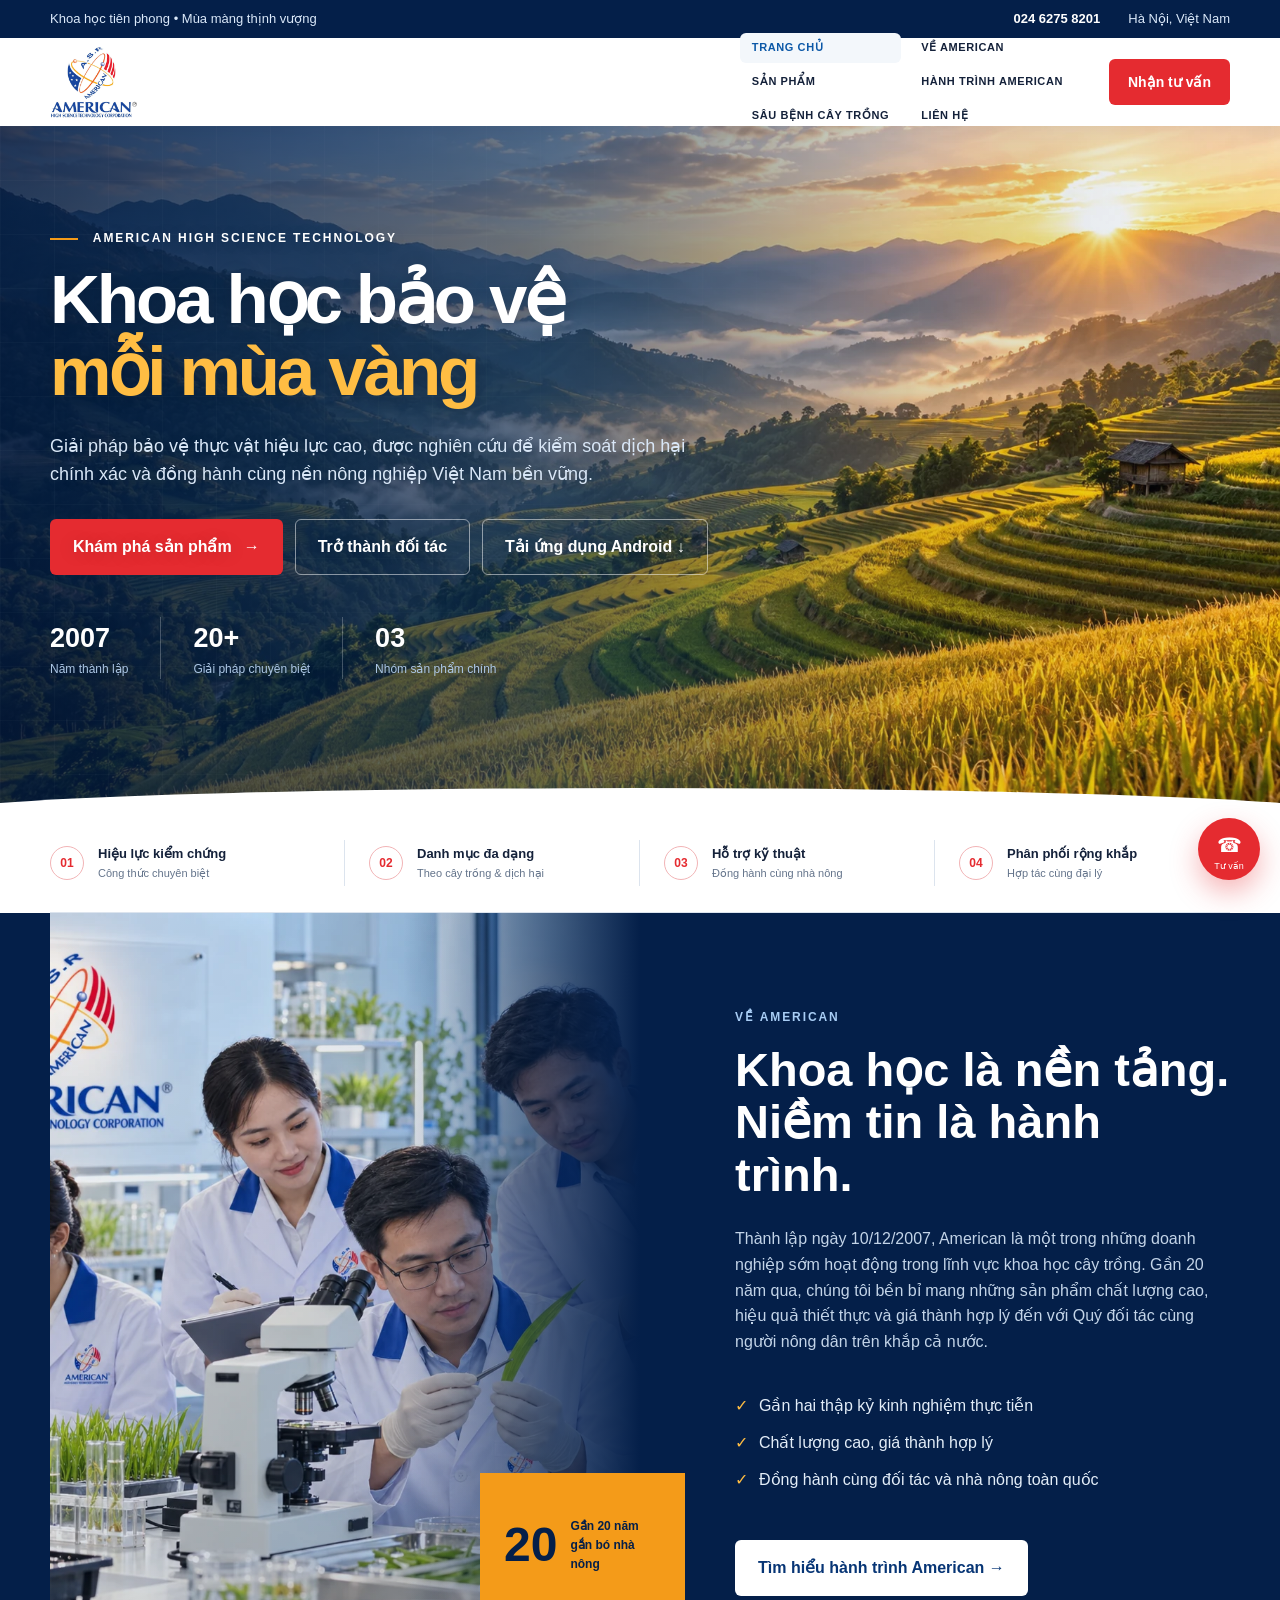
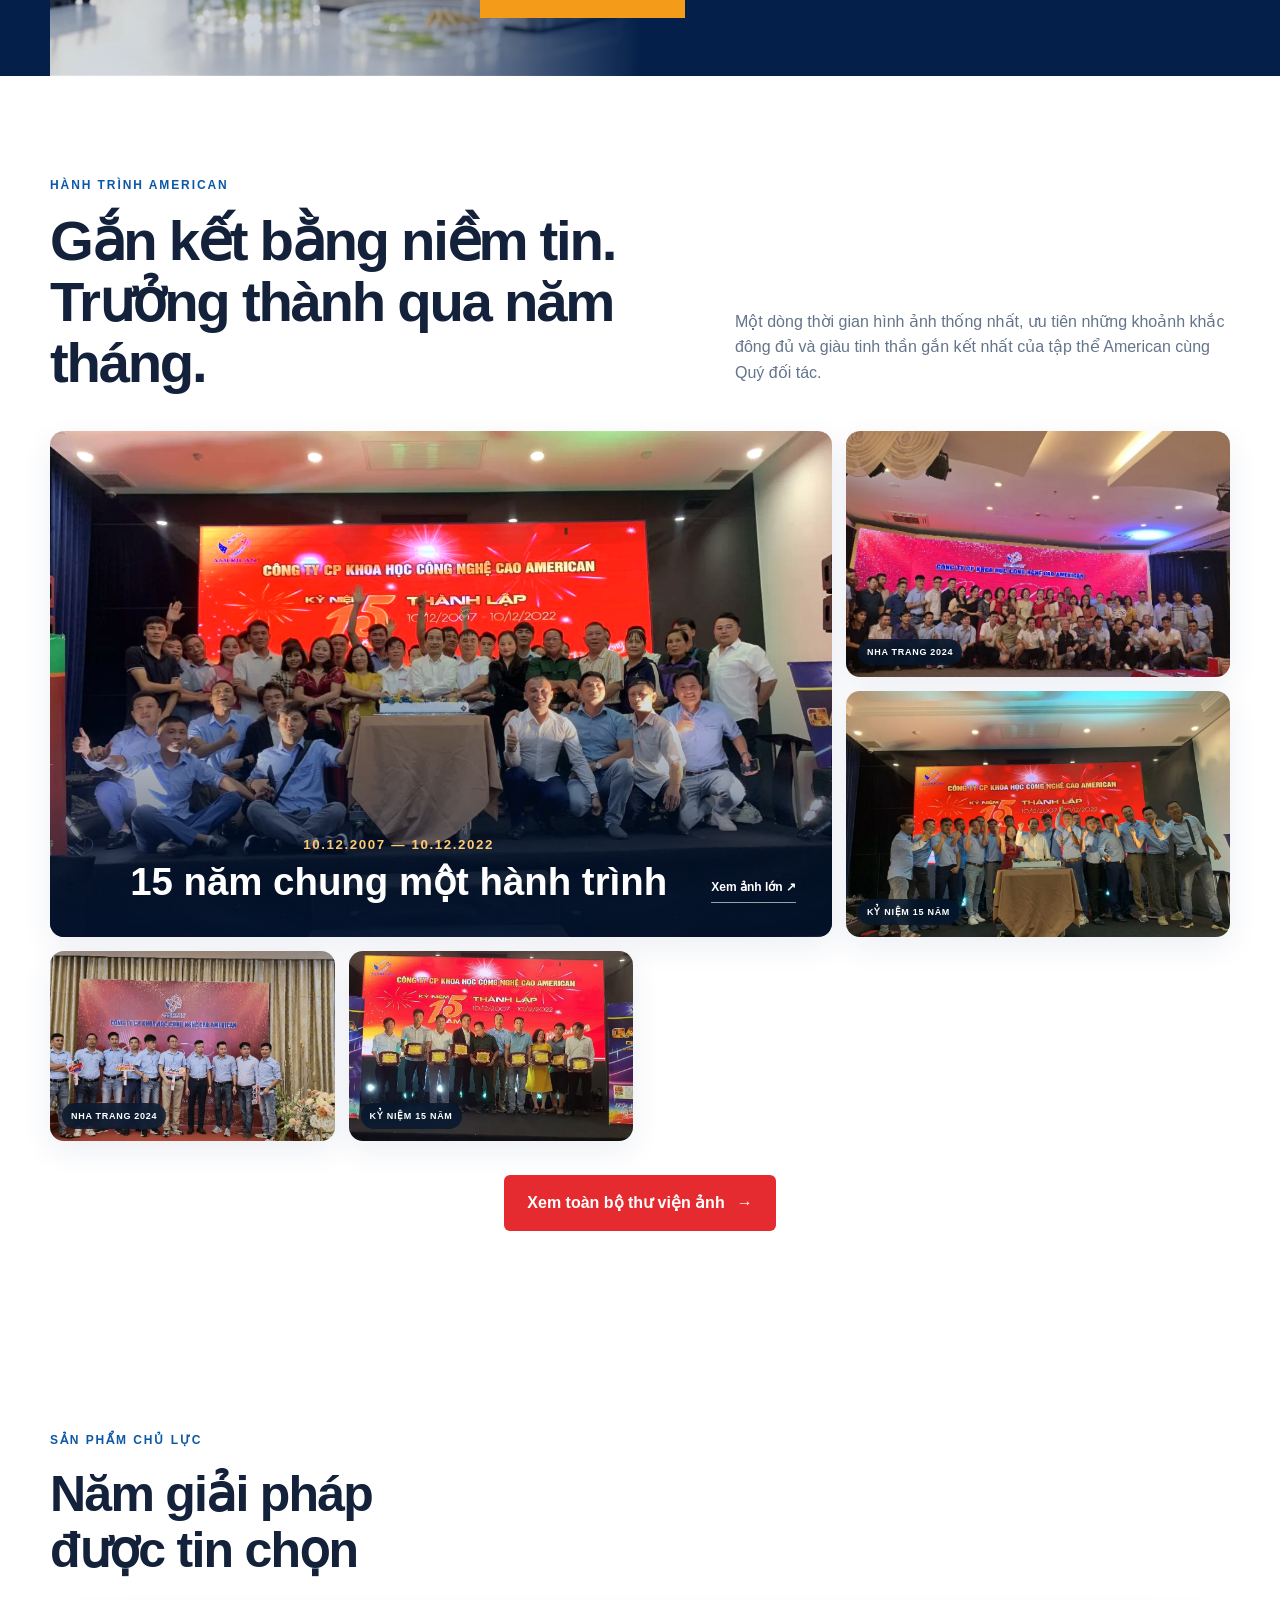
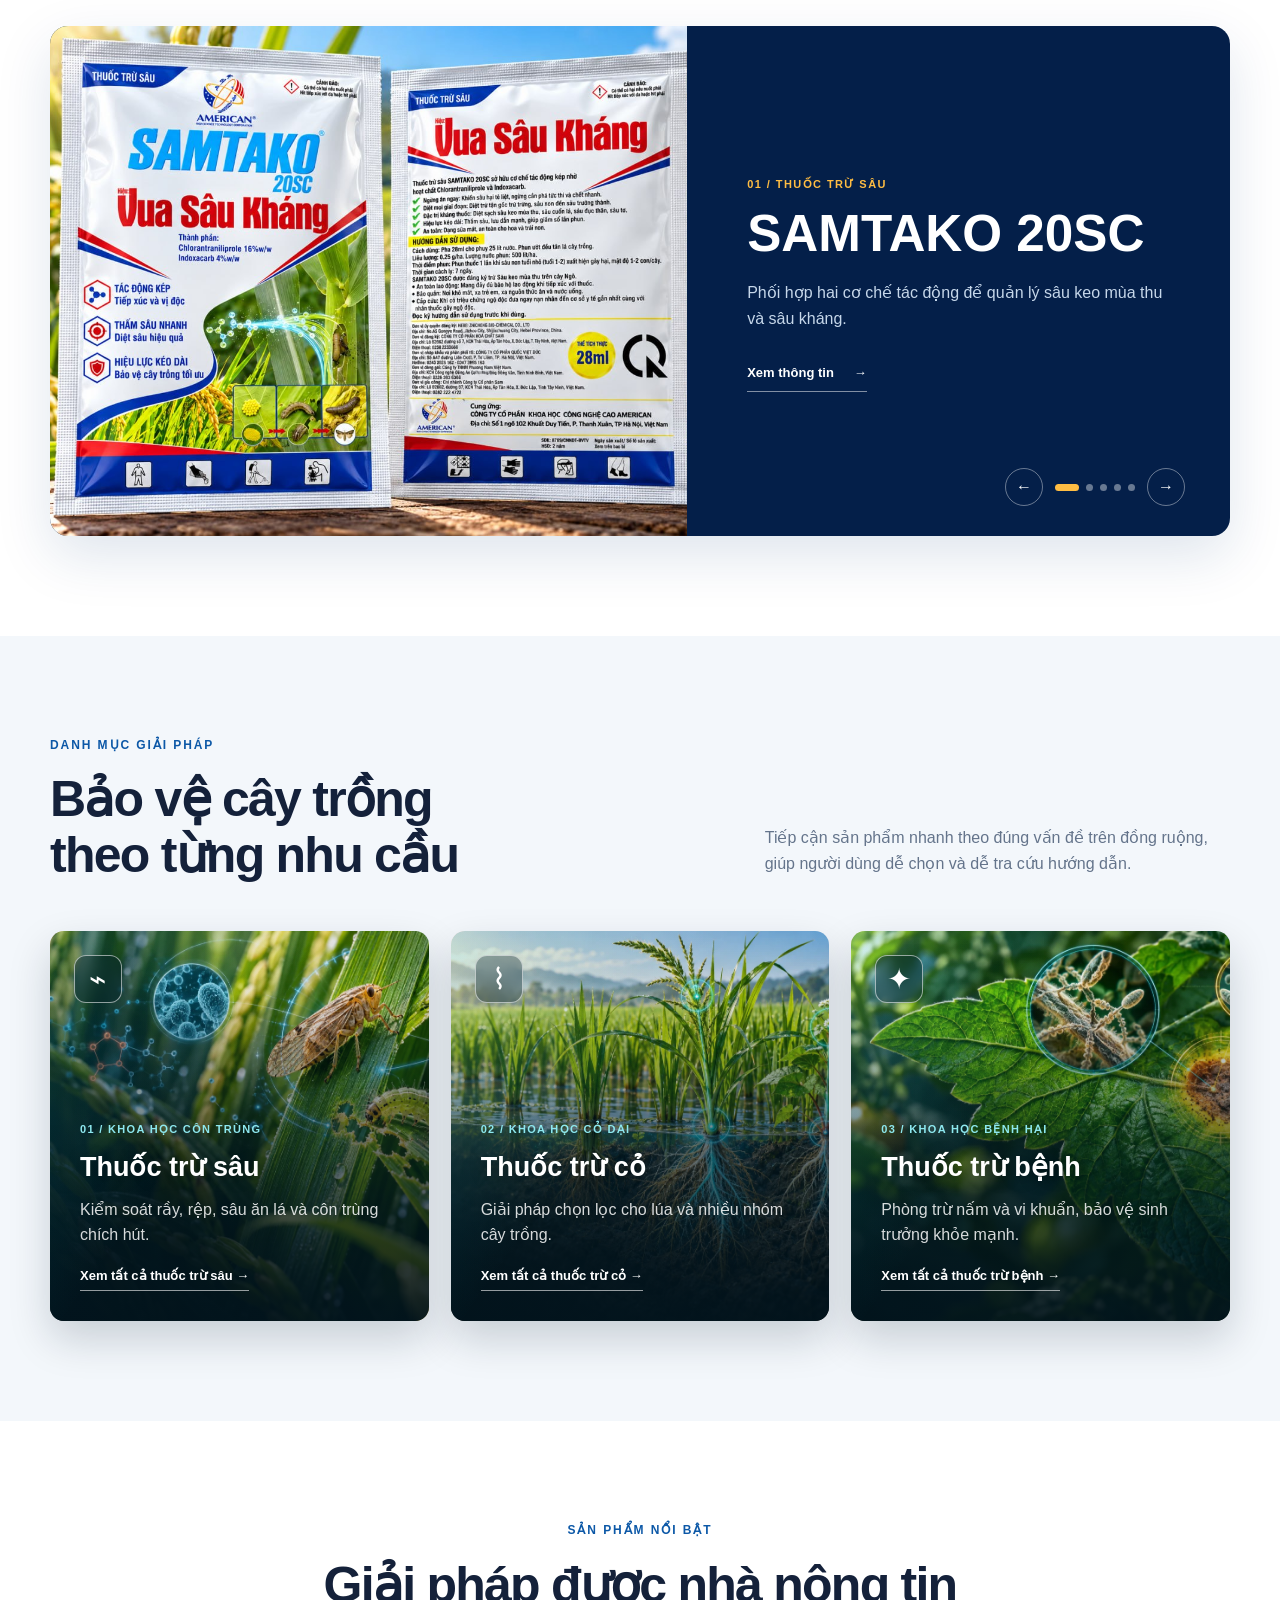
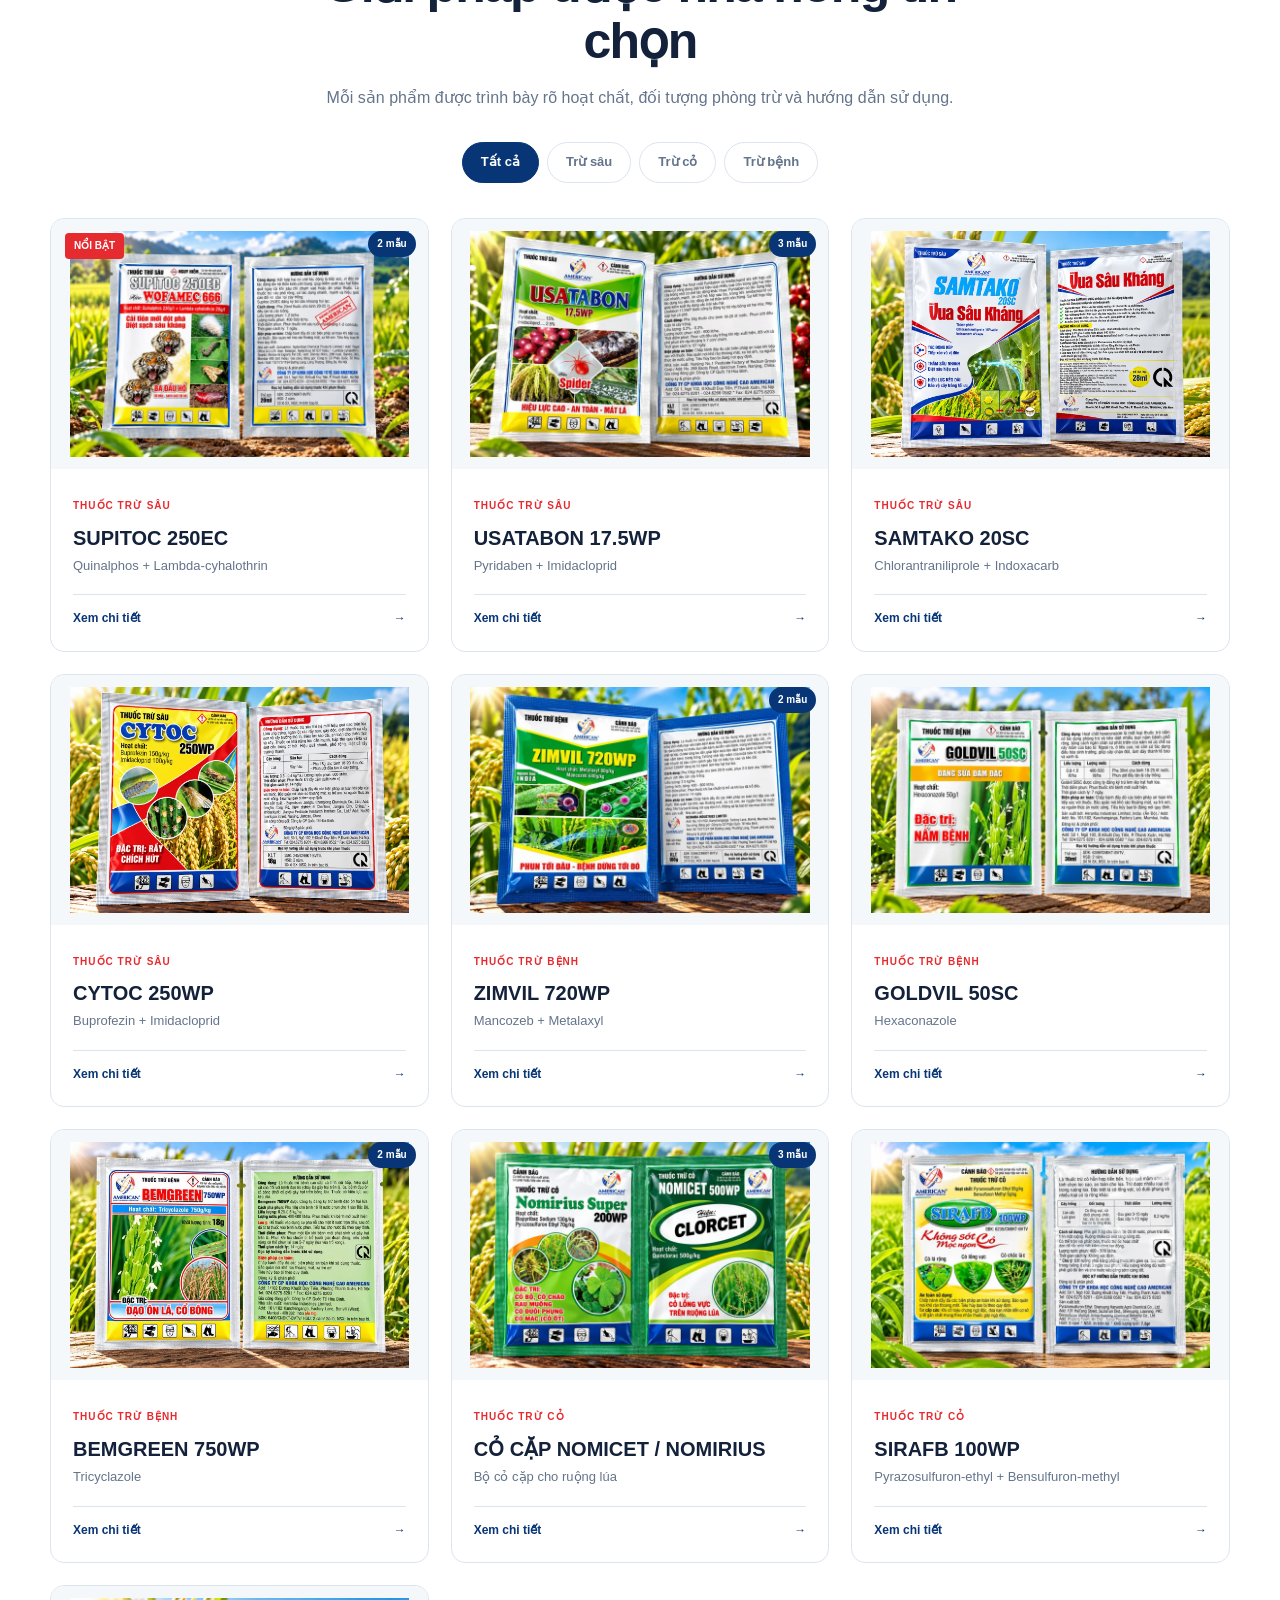
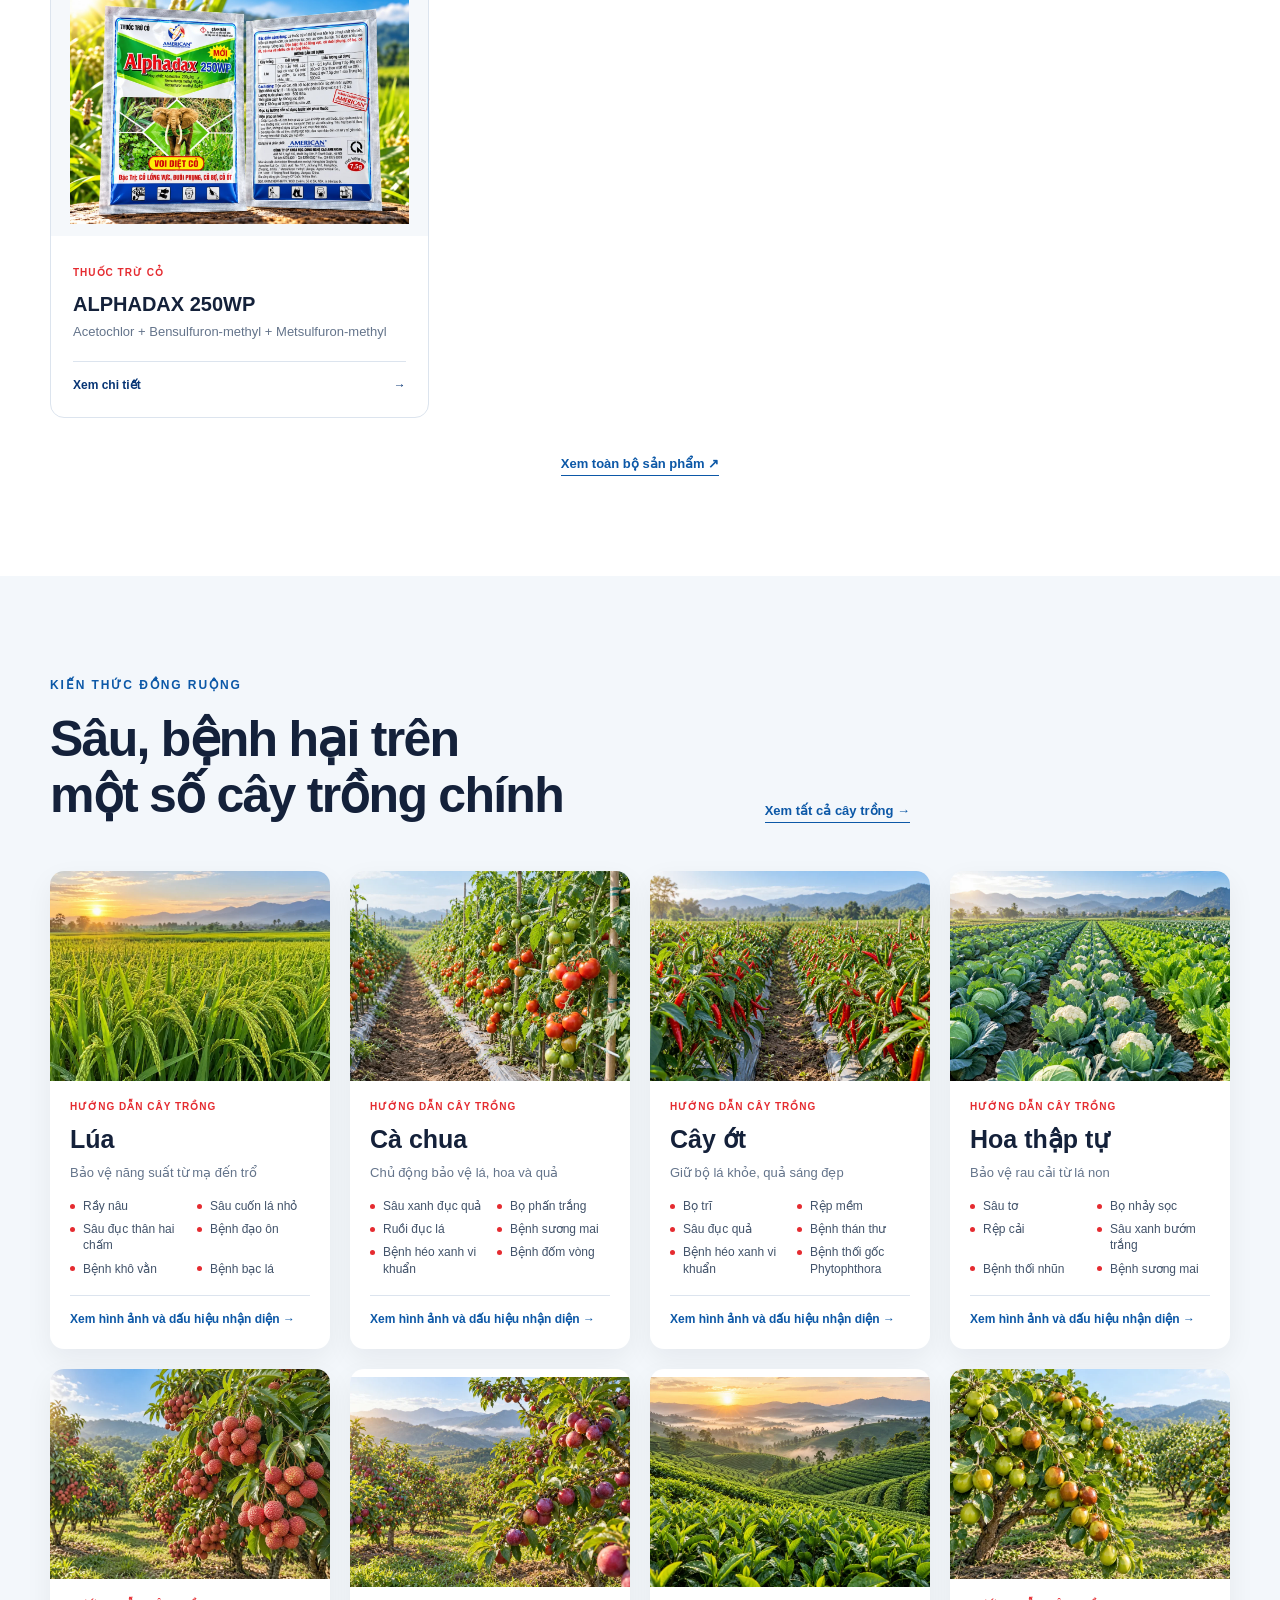
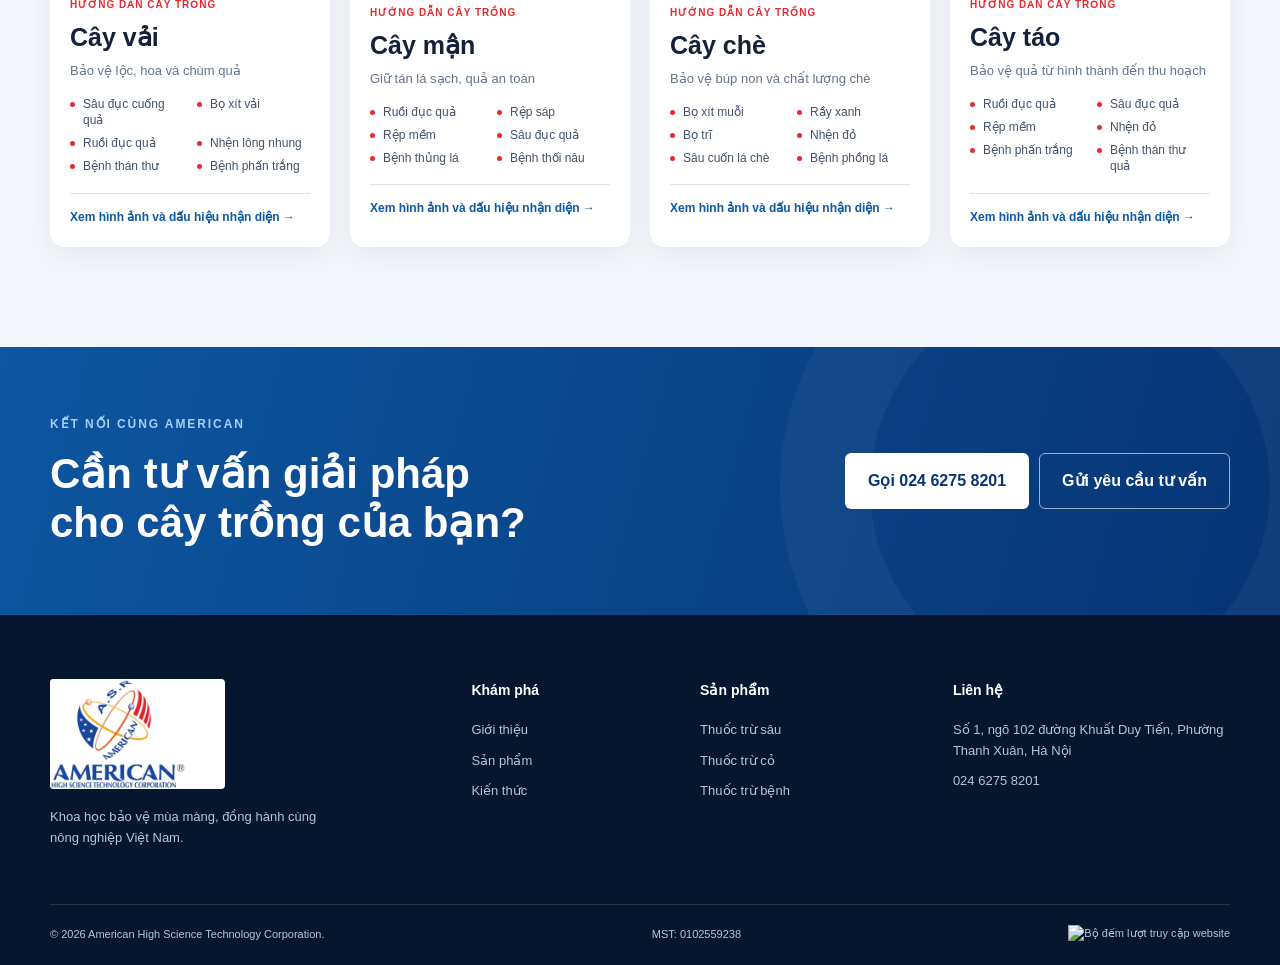
==== commit 01109068: "fix: block native image save menus" ====
--- a/index.html
+++ b/index.html
@@ -5,7 +5,7 @@
   <meta name="viewport" content="width=device-width, initial-scale=1">
   <meta name="description" content="American High Science Technology Corporation - giải pháp khoa học bảo vệ cây trồng hiệu quả và bền vững.">
   <title>American High Science Technology Corporation</title>
-  <link rel="stylesheet" href="styles.css?v=copyright-protection-v3">
+  <link rel="stylesheet" href="styles.css?v=copyright-protection-v4">
 </head>
 <body>
   <a class="skip-link" href="#main">Bỏ qua điều hướng</a>
@@ -204,6 +204,6 @@
   <script src="product-data.js?v=gallery-batch5"></script>
   <script src="crop-data.js?v=crop-covers-v2"></script>
   <script src="knowledge.js?v=visible-six"></script>
-  <script src="script.js?v=copyright-protection-v3"></script>
+  <script src="script.js?v=copyright-protection-v4"></script>
 </body>
 </html>
--- a/styles.css
+++ b/styles.css
@@ -45,7 +45,7 @@
 .footer-brand img{width:175px;height:auto;max-height:110px;object-fit:contain;object-position:left center;background:#fff}.footer-bottom{align-items:center;gap:14px;flex-wrap:wrap}.visitor-counter img{display:block;height:20px;width:auto}.journey-view-all{display:flex;width:max-content;margin:34px auto 0}.content-protected img{-webkit-user-drag:none}.content-protected main,.content-protected footer{-webkit-user-select:none;user-select:none}.content-protected input,.content-protected textarea,.content-protected select{-webkit-user-select:text;user-select:text}.gallery-page{background:var(--soft)}.gallery-page-head{padding:90px 0 45px;background:var(--navy-dark);color:#fff}.gallery-page-head h1{font-size:clamp(42px,6vw,72px);line-height:1.05;margin:10px 0 18px}.gallery-page-head p{max-width:720px;color:#c9d8eb}.full-gallery{display:grid;grid-template-columns:repeat(4,minmax(0,1fr));gap:16px}.full-gallery button{height:210px;padding:0;border:0;border-radius:14px;overflow:hidden;position:relative;cursor:pointer;background:#dbe5ef}.full-gallery button:first-child{grid-column:span 2;grid-row:span 2;height:436px}.full-gallery img{width:100%;height:100%;object-fit:cover;transition:transform .45s}.full-gallery button:hover img{transform:scale(1.035)}.full-gallery span{position:absolute;left:10px;bottom:10px;color:#fff;background:rgba(3,22,47,.78);padding:6px 9px;border-radius:99px;font-size:9px;font-weight:900}.gallery-back{margin-top:34px}@media(max-width:760px){.full-gallery{grid-template-columns:repeat(2,minmax(0,1fr));gap:9px}.full-gallery button{height:130px;border-radius:10px}.full-gallery button:first-child{grid-column:1/-1;grid-row:auto;height:300px}.gallery-page-head{padding:64px 0 36px}}
 .hero{background-image:linear-gradient(90deg,rgba(3,26,63,.80) 0%,rgba(4,48,94,.58) 42%,rgba(4,48,94,.12) 72%,rgba(4,48,94,.03) 100%),url('assets/hero-mu-cang-chai-v2.webp')}.journey-gallery-item.gallery-lead img,.full-gallery button:first-child img{filter:brightness(1.14) saturate(1.04)}.catalog{grid-template-columns:repeat(2,minmax(0,1fr));gap:24px}.catalog .product-card{display:grid;grid-template-columns:minmax(180px,.9fr) minmax(0,1.1fr);min-height:285px}.catalog .product-image{height:100%;min-height:285px}.catalog .product-info{display:flex;flex-direction:column;justify-content:center;padding:28px}.catalog .product-info a{margin-top:auto}@media(max-width:980px){.catalog{grid-template-columns:repeat(2,minmax(0,1fr))}.catalog .product-card{grid-template-columns:1fr}.catalog .product-image{height:230px;min-height:230px}}@media(max-width:640px){.hero{background-image:linear-gradient(180deg,rgba(3,26,63,.82) 0%,rgba(4,48,94,.60) 55%,rgba(4,48,94,.18) 100%),url('assets/hero-mu-cang-chai-v2.webp')}.catalog{grid-template-columns:1fr}.catalog .product-info{padding:22px}}
 nav a:after{display:none}nav a{text-transform:uppercase;letter-spacing:.055em;font-size:11px;line-height:1.25;padding:8px 12px;border-radius:6px}nav a:hover,nav a.active{color:var(--blue);background:var(--soft)}@media(min-width:981px){#primary-nav{display:grid;grid-template-columns:repeat(2,max-content);gap:4px 8px;align-content:center;min-width:330px}}@media(max-width:980px){.site-header.open #primary-nav{display:grid;grid-template-columns:repeat(2,minmax(0,1fr));gap:4px;padding:14px}.site-header #primary-nav a{padding:14px 12px}.site-header #primary-nav a.active{box-shadow:inset 3px 0 0 var(--blue)}}@media(max-width:480px){.site-header.open #primary-nav{grid-template-columns:1fr}}
-.content-protected img{-webkit-user-drag:none;-webkit-touch-callout:none}.content-protected main,.content-protected footer{-webkit-user-select:none;user-select:none;-webkit-touch-callout:none}.content-protected input,.content-protected textarea,.content-protected select{-webkit-user-select:text;user-select:text;-webkit-touch-callout:default}
+.content-protected{-webkit-touch-callout:none}.content-protected img{pointer-events:none;-webkit-user-drag:none;-webkit-touch-callout:none;-webkit-user-select:none;user-select:none}.content-protected main,.content-protected footer{-webkit-user-select:none;user-select:none;-webkit-touch-callout:none}.content-protected input,.content-protected textarea,.content-protected select{pointer-events:auto;-webkit-user-select:text;user-select:text;-webkit-touch-callout:default}
 .copyright-notice{position:fixed;z-index:10000;left:50%;bottom:28px;max-width:min(560px,calc(100% - 32px));padding:14px 20px;border:1px solid rgba(255,255,255,.22);border-radius:10px;background:rgba(4,25,54,.96);color:#fff;font-size:13px;font-weight:800;line-height:1.45;text-align:center;box-shadow:0 18px 45px rgba(0,0,0,.3);backdrop-filter:blur(10px);opacity:0;visibility:hidden;transform:translate(-50%,18px);transition:opacity .22s,transform .22s,visibility .22s;pointer-events:none}.copyright-notice.show{opacity:1;visibility:visible;transform:translate(-50%,0)}@media(max-width:640px){.copyright-notice{bottom:18px;padding:12px 15px;font-size:12px}}
 .values .solution-card{min-height:390px;padding:30px;display:flex;flex-direction:column;justify-content:flex-end;border:0;color:#fff;background-position:center;background-size:cover;isolation:isolate;box-shadow:0 18px 42px rgba(5,30,42,.16)}.values .solution-card:before{content:"";position:absolute;inset:0;z-index:-1;background:linear-gradient(180deg,rgba(2,19,31,.04) 18%,rgba(2,23,35,.42) 52%,rgba(2,20,32,.94) 100%)}.values .solution-card:after{content:"";position:absolute;inset:0;z-index:-1;width:auto;height:auto;border-radius:inherit;background:linear-gradient(125deg,rgba(9,170,190,.16),transparent 45%);opacity:1}.values .value-science{background-image:url('assets/values/science.webp');background-position:62% center}.values .value-effectiveness{background-image:url('assets/values/effectiveness.webp');background-position:68% center}.values .value-partnership{background-image:url('assets/values/partnership.webp');background-position:62% center}.values .solution-card>p{margin:0 0 8px;color:#91edf3;letter-spacing:.13em;opacity:1}.values .solution-card h3{margin:0 0 10px;color:#fff;font-size:29px;text-shadow:0 2px 18px rgba(0,0,0,.35)}.values .solution-card>span{min-height:48px;color:rgba(255,255,255,.88);line-height:1.55}.values .solution-card:hover{transform:translateY(-8px);box-shadow:0 24px 55px rgba(5,30,42,.28)}@media(max-width:640px){.values .solution-card{min-height:350px;padding:24px}.values .solution-card h3{font-size:26px}}
 .solutions .solution-card{min-height:390px;padding:30px;display:flex;flex-direction:column;justify-content:flex-end;border:0;color:#fff;background-position:center;background-size:cover;isolation:isolate;box-shadow:0 18px 42px rgba(5,30,42,.18)}.solutions .solution-card:before{content:"";position:absolute;inset:0;z-index:-1;background:linear-gradient(180deg,rgba(2,22,30,.05) 16%,rgba(3,25,34,.58) 56%,rgba(2,20,29,.94) 100%)}.solutions .solution-card:after{content:"";position:absolute;inset:0;z-index:-1;width:auto;height:auto;border-radius:inherit;background:linear-gradient(125deg,rgba(15,195,210,.18),transparent 44%);opacity:1}.solutions .solution-insect{background-image:url('assets/solutions/insect-science.webp')}.solutions .solution-weed{background-image:url('assets/solutions/weed-science.webp')}.solutions .solution-disease{background-image:url('assets/solutions/disease-science.webp')}.solutions .solution-card .icon{position:absolute;top:24px;left:24px;width:48px;height:48px;border:1px solid rgba(255,255,255,.55);background:rgba(3,30,38,.34);color:#fff;backdrop-filter:blur(8px)}.solutions .solution-card>p{margin:0 0 7px;color:#8ee8ef;letter-spacing:.12em;opacity:1}.solutions .solution-card h3{margin:0 0 9px;color:#fff;font-size:27px;text-shadow:0 2px 16px rgba(0,0,0,.32)}.solutions .solution-card>span{min-height:48px;color:rgba(255,255,255,.84);line-height:1.55}.solutions .solution-card a{width:max-content;margin-top:18px;color:#fff;border-bottom:1px solid rgba(255,255,255,.58);padding-bottom:4px}.solutions .solution-card:hover{transform:translateY(-8px);box-shadow:0 24px 54px rgba(5,30,42,.28)}.solutions .solution-card:focus-within{outline:3px solid #0b7285;outline-offset:4px}@media(max-width:640px){.solutions .solution-card{min-height:340px;padding:24px}.solutions .solution-card .icon{top:20px;left:20px}.solutions .solution-card h3{font-size:25px}}
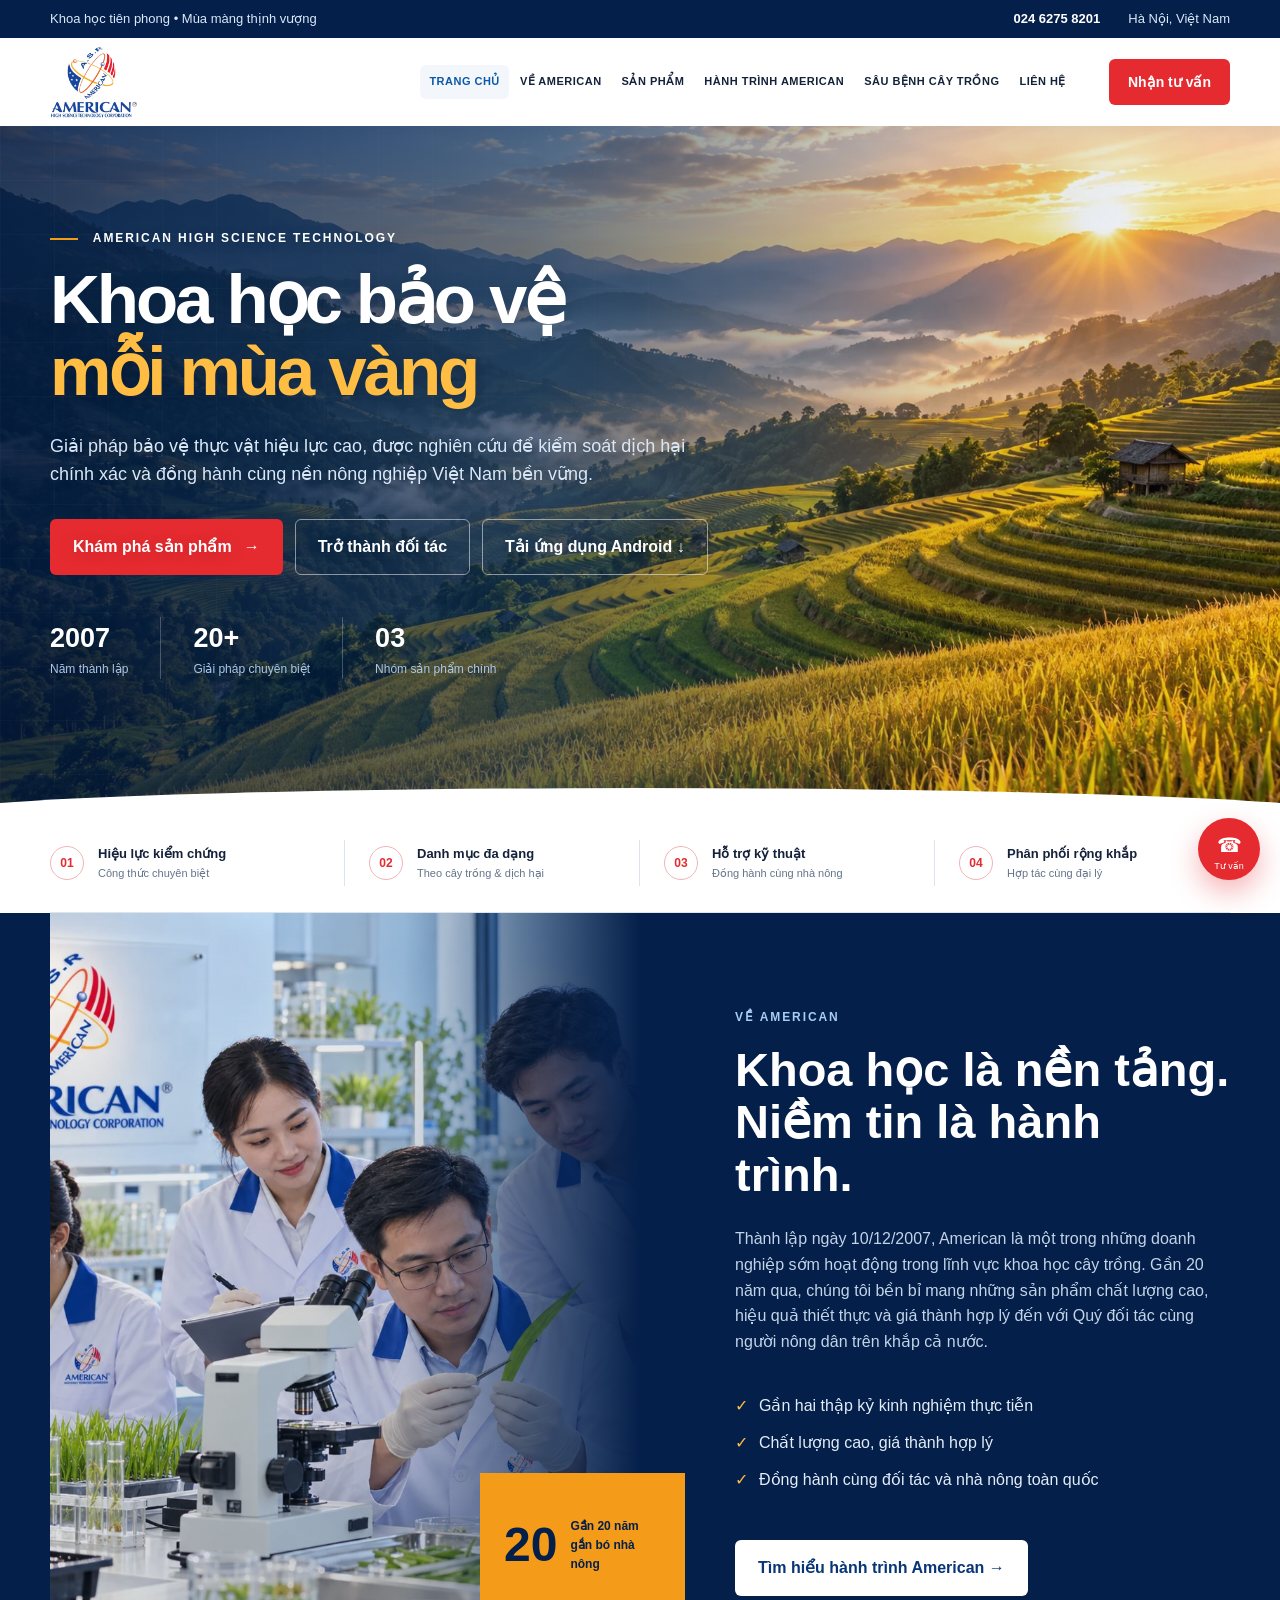
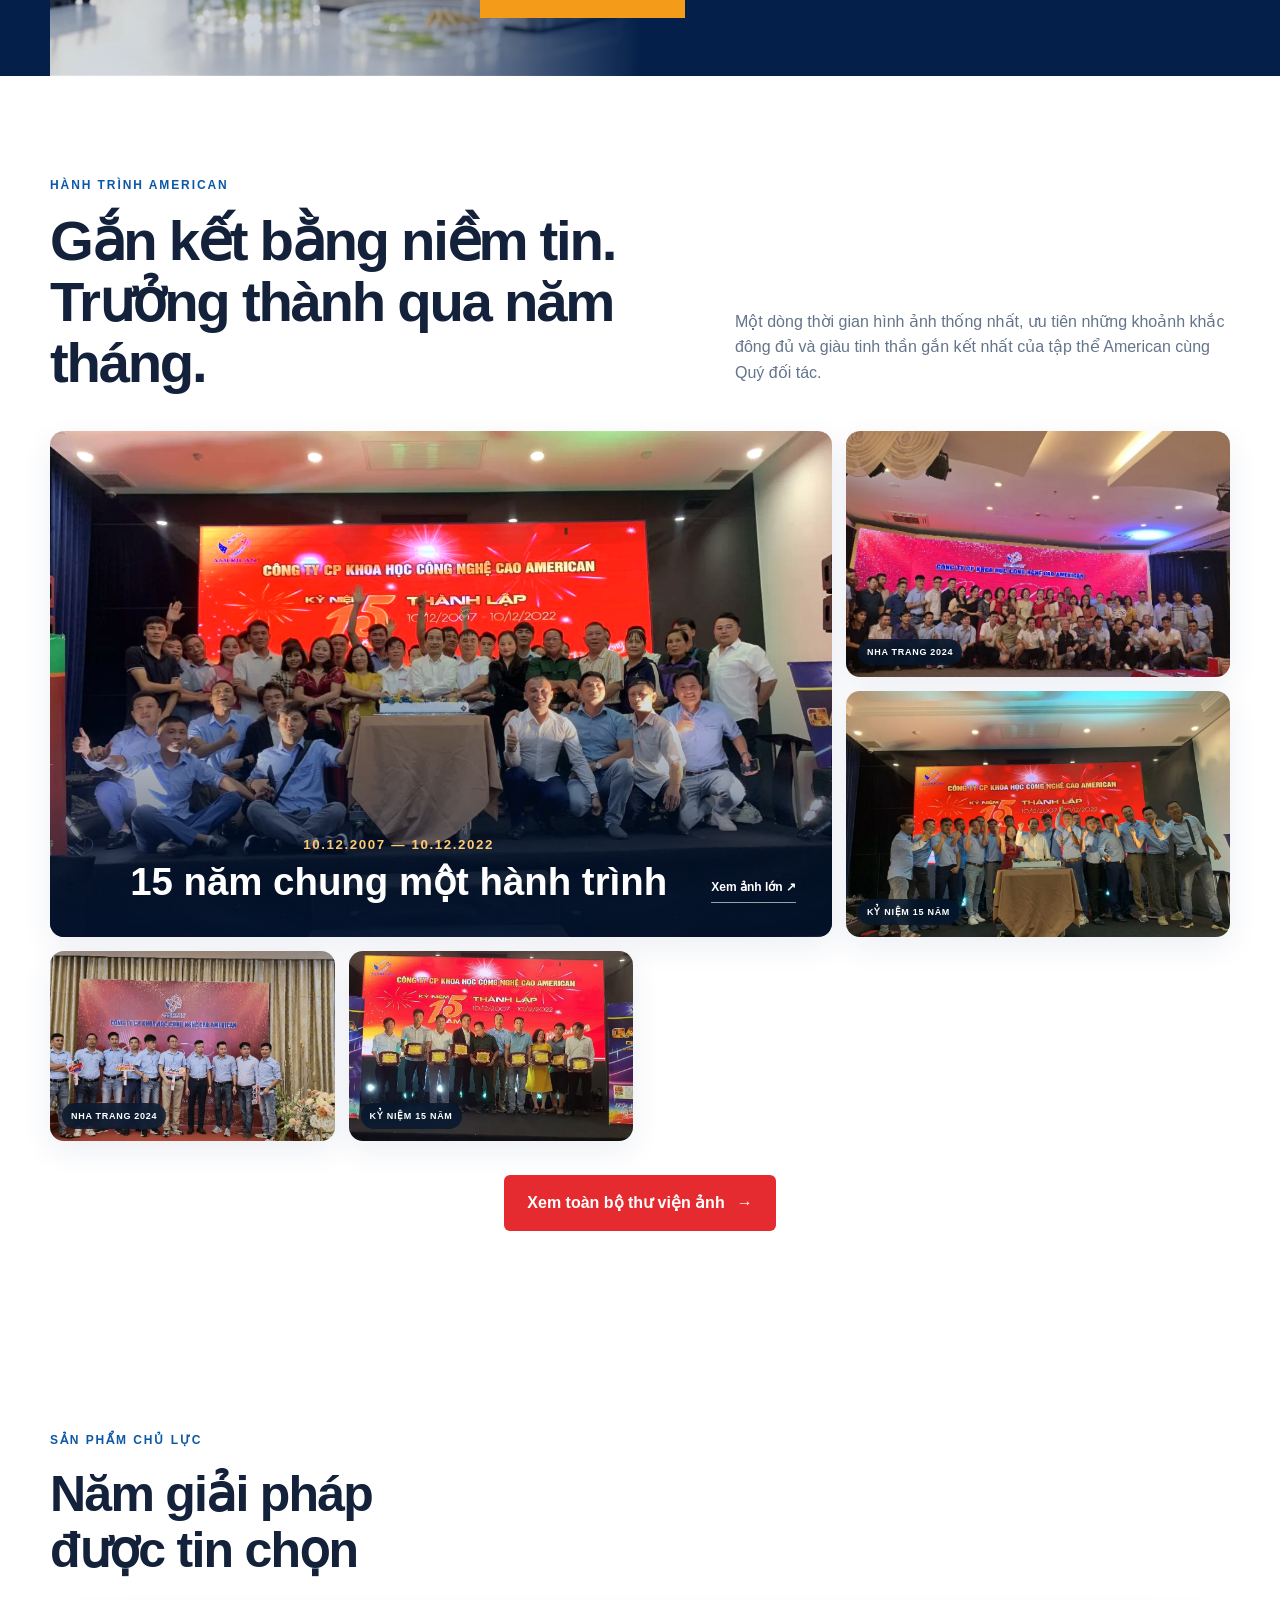
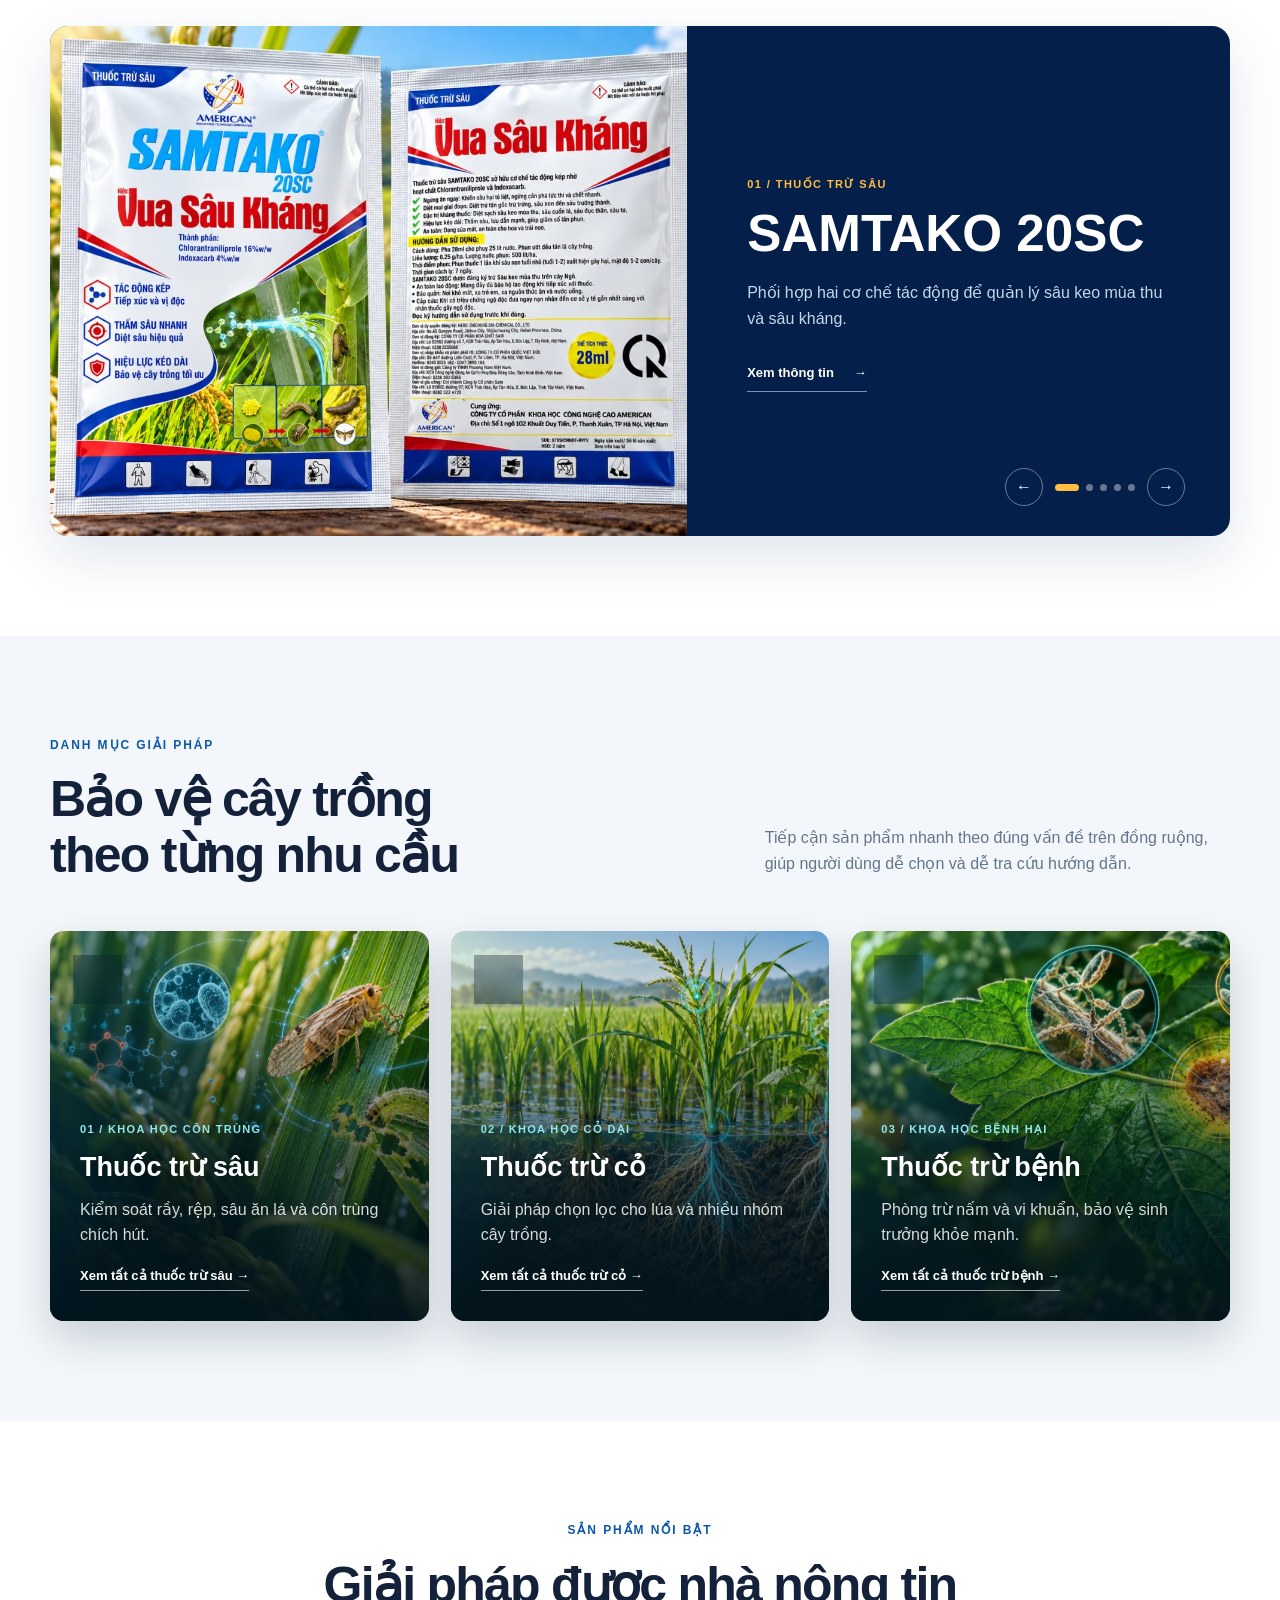
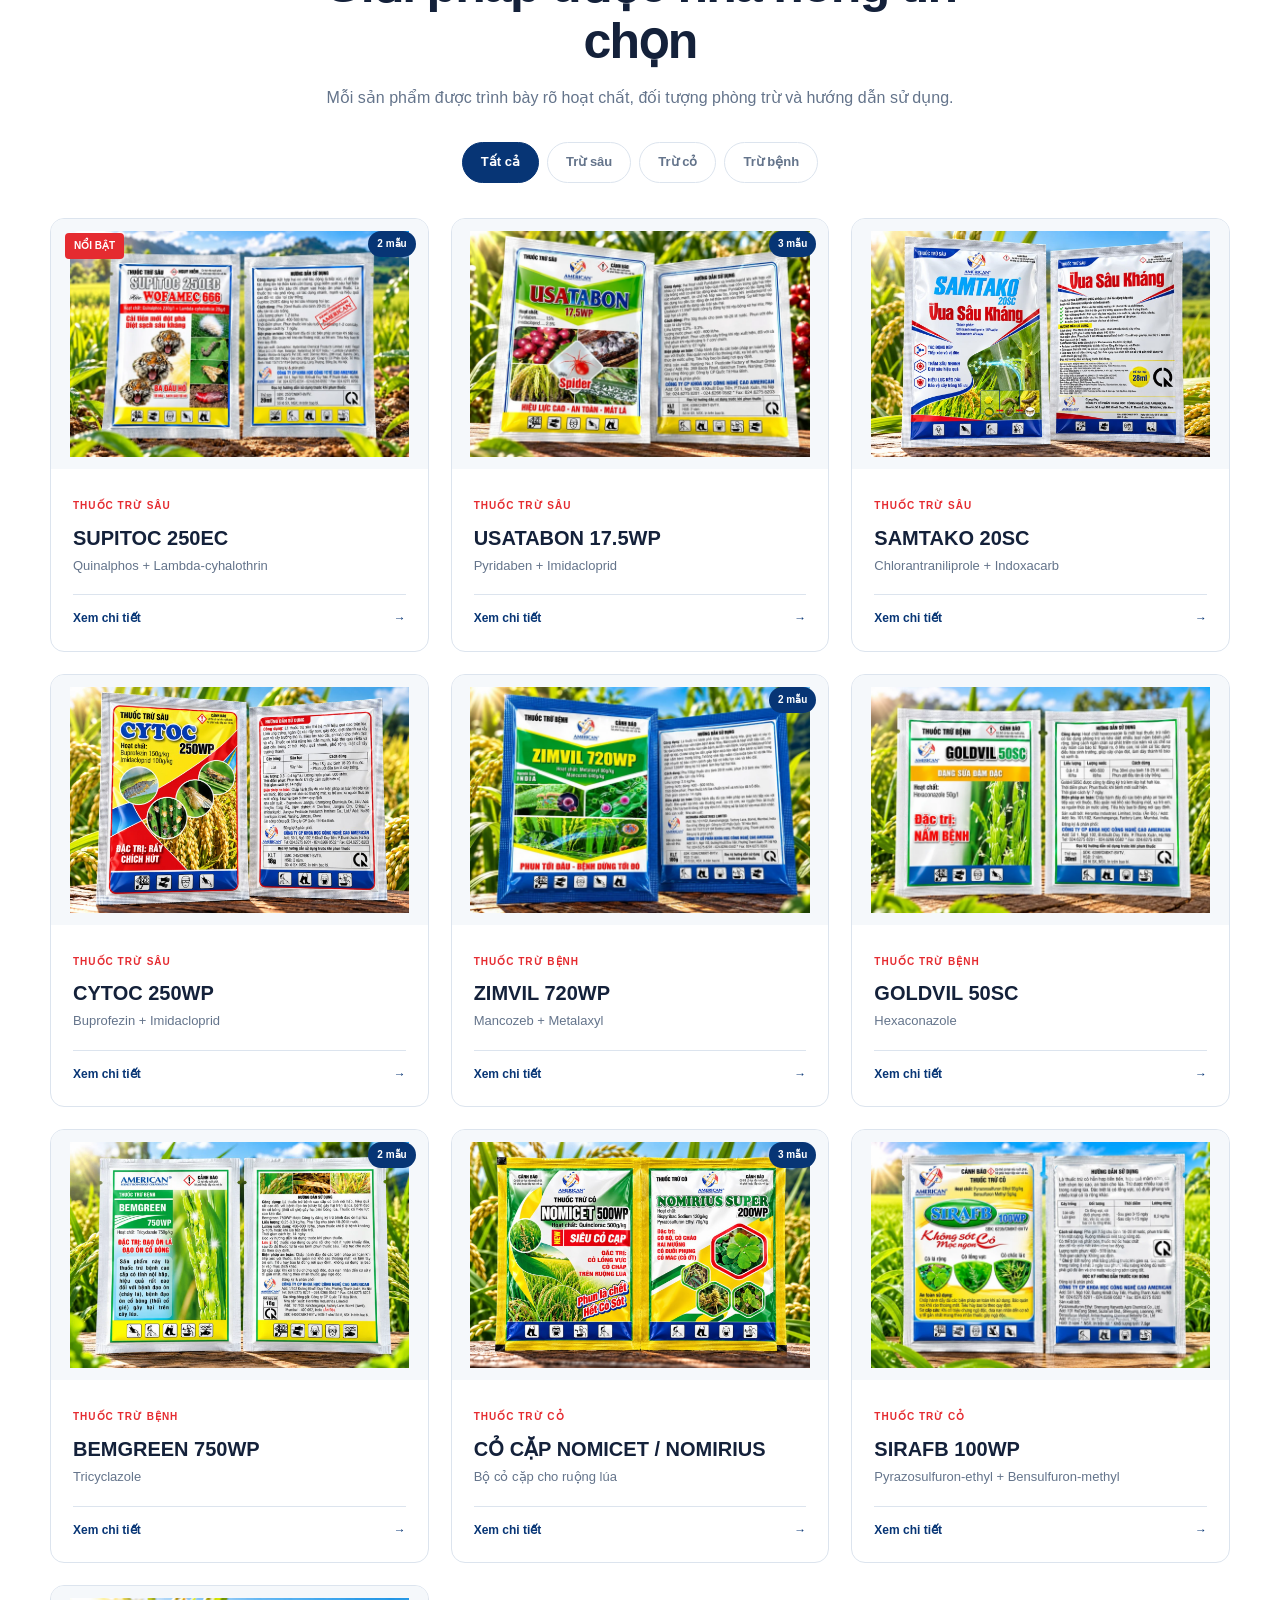
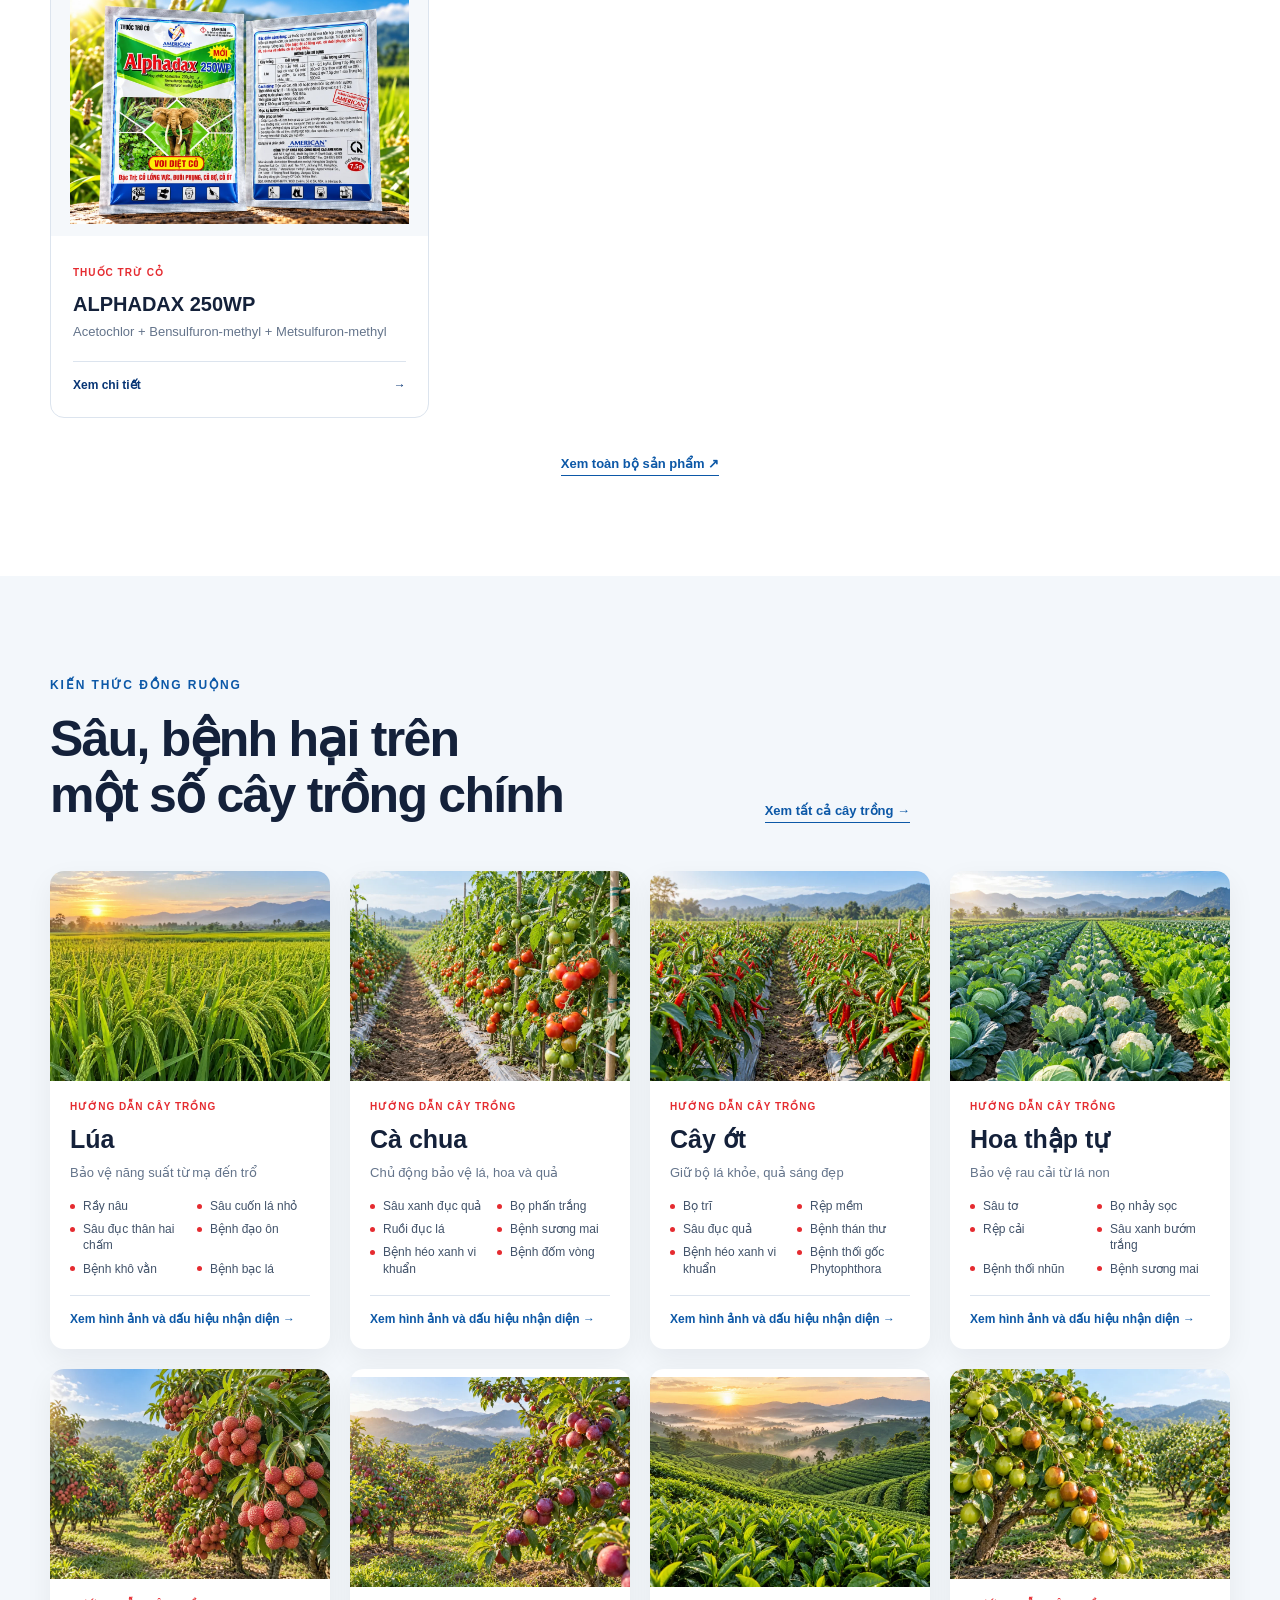
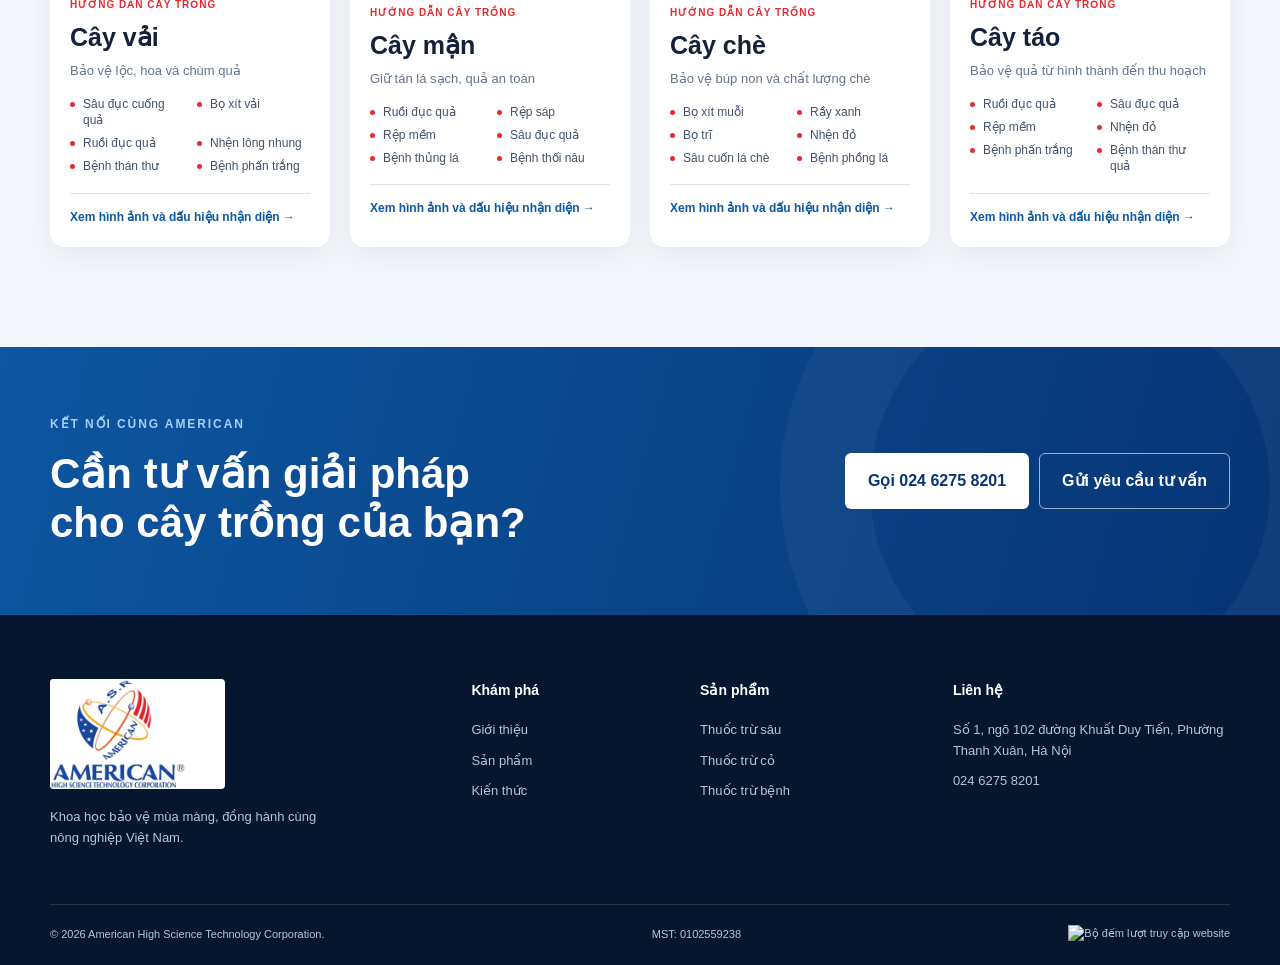
==== commit 167085e7: "fix: keep desktop navigation compact" ====
--- a/index.html
+++ b/index.html
@@ -5,7 +5,7 @@
   <meta name="viewport" content="width=device-width, initial-scale=1">
   <meta name="description" content="American High Science Technology Corporation - giải pháp khoa học bảo vệ cây trồng hiệu quả và bền vững.">
   <title>American High Science Technology Corporation</title>
-  <link rel="stylesheet" href="styles.css?v=copyright-protection-v4">
+  <link rel="stylesheet" href="styles.css?v=copyright-protection-v5">
 </head>
 <body>
   <a class="skip-link" href="#main">Bỏ qua điều hướng</a>
@@ -204,6 +204,6 @@
   <script src="product-data.js?v=gallery-batch5"></script>
   <script src="crop-data.js?v=crop-covers-v2"></script>
   <script src="knowledge.js?v=visible-six"></script>
-  <script src="script.js?v=copyright-protection-v4"></script>
+  <script src="script.js?v=copyright-protection-v5"></script>
 </body>
 </html>
--- a/styles.css
+++ b/styles.css
@@ -44,7 +44,7 @@
 @media(max-width:760px){.journey-unified-gallery{grid-template-columns:repeat(2,minmax(0,1fr));gap:9px}.journey-gallery-item,.journey-gallery-item.gallery-wide{grid-column:span 1;height:128px;border-radius:10px}.journey-gallery-item.gallery-lead{grid-column:1/-1;grid-row:auto;height:350px}.journey-gallery-item.gallery-lead>span{left:20px;right:20px;bottom:20px;grid-template-columns:1fr}.journey-gallery-item.gallery-lead>span em{display:none}.journey-gallery-item:after{left:7px;bottom:7px;font-size:7px;padding:5px 7px}}
 .footer-brand img{width:175px;height:auto;max-height:110px;object-fit:contain;object-position:left center;background:#fff}.footer-bottom{align-items:center;gap:14px;flex-wrap:wrap}.visitor-counter img{display:block;height:20px;width:auto}.journey-view-all{display:flex;width:max-content;margin:34px auto 0}.content-protected img{-webkit-user-drag:none}.content-protected main,.content-protected footer{-webkit-user-select:none;user-select:none}.content-protected input,.content-protected textarea,.content-protected select{-webkit-user-select:text;user-select:text}.gallery-page{background:var(--soft)}.gallery-page-head{padding:90px 0 45px;background:var(--navy-dark);color:#fff}.gallery-page-head h1{font-size:clamp(42px,6vw,72px);line-height:1.05;margin:10px 0 18px}.gallery-page-head p{max-width:720px;color:#c9d8eb}.full-gallery{display:grid;grid-template-columns:repeat(4,minmax(0,1fr));gap:16px}.full-gallery button{height:210px;padding:0;border:0;border-radius:14px;overflow:hidden;position:relative;cursor:pointer;background:#dbe5ef}.full-gallery button:first-child{grid-column:span 2;grid-row:span 2;height:436px}.full-gallery img{width:100%;height:100%;object-fit:cover;transition:transform .45s}.full-gallery button:hover img{transform:scale(1.035)}.full-gallery span{position:absolute;left:10px;bottom:10px;color:#fff;background:rgba(3,22,47,.78);padding:6px 9px;border-radius:99px;font-size:9px;font-weight:900}.gallery-back{margin-top:34px}@media(max-width:760px){.full-gallery{grid-template-columns:repeat(2,minmax(0,1fr));gap:9px}.full-gallery button{height:130px;border-radius:10px}.full-gallery button:first-child{grid-column:1/-1;grid-row:auto;height:300px}.gallery-page-head{padding:64px 0 36px}}
 .hero{background-image:linear-gradient(90deg,rgba(3,26,63,.80) 0%,rgba(4,48,94,.58) 42%,rgba(4,48,94,.12) 72%,rgba(4,48,94,.03) 100%),url('assets/hero-mu-cang-chai-v2.webp')}.journey-gallery-item.gallery-lead img,.full-gallery button:first-child img{filter:brightness(1.14) saturate(1.04)}.catalog{grid-template-columns:repeat(2,minmax(0,1fr));gap:24px}.catalog .product-card{display:grid;grid-template-columns:minmax(180px,.9fr) minmax(0,1.1fr);min-height:285px}.catalog .product-image{height:100%;min-height:285px}.catalog .product-info{display:flex;flex-direction:column;justify-content:center;padding:28px}.catalog .product-info a{margin-top:auto}@media(max-width:980px){.catalog{grid-template-columns:repeat(2,minmax(0,1fr))}.catalog .product-card{grid-template-columns:1fr}.catalog .product-image{height:230px;min-height:230px}}@media(max-width:640px){.hero{background-image:linear-gradient(180deg,rgba(3,26,63,.82) 0%,rgba(4,48,94,.60) 55%,rgba(4,48,94,.18) 100%),url('assets/hero-mu-cang-chai-v2.webp')}.catalog{grid-template-columns:1fr}.catalog .product-info{padding:22px}}
-nav a:after{display:none}nav a{text-transform:uppercase;letter-spacing:.055em;font-size:11px;line-height:1.25;padding:8px 12px;border-radius:6px}nav a:hover,nav a.active{color:var(--blue);background:var(--soft)}@media(min-width:981px){#primary-nav{display:grid;grid-template-columns:repeat(2,max-content);gap:4px 8px;align-content:center;min-width:330px}}@media(max-width:980px){.site-header.open #primary-nav{display:grid;grid-template-columns:repeat(2,minmax(0,1fr));gap:4px;padding:14px}.site-header #primary-nav a{padding:14px 12px}.site-header #primary-nav a.active{box-shadow:inset 3px 0 0 var(--blue)}}@media(max-width:480px){.site-header.open #primary-nav{grid-template-columns:1fr}}
+nav a:after{display:none}nav a{text-transform:uppercase;letter-spacing:.045em;font-size:11px;line-height:1.25;padding:10px 9px;border-radius:6px;white-space:nowrap}nav a:hover,nav a.active{color:var(--blue);background:var(--soft)}@media(min-width:1181px){#primary-nav{display:flex;flex-wrap:nowrap;gap:2px;min-width:0}}@media(min-width:981px) and (max-width:1180px){.nav-wrap{gap:18px}.menu-toggle{display:block}.nav-cta{margin-left:auto}.site-header #primary-nav{position:absolute;top:88px;left:20px;right:20px;margin-left:0;background:#fff;display:none;grid-template-columns:repeat(2,minmax(0,1fr));gap:4px;padding:14px;box-shadow:var(--shadow);border-radius:10px}.site-header.open #primary-nav{display:grid}.site-header #primary-nav a{padding:14px 12px}.site-header #primary-nav a.active{box-shadow:inset 3px 0 0 var(--blue)}}@media(max-width:980px){.site-header.open #primary-nav{display:grid;grid-template-columns:repeat(2,minmax(0,1fr));gap:4px;padding:14px}.site-header #primary-nav a{padding:14px 12px}.site-header #primary-nav a.active{box-shadow:inset 3px 0 0 var(--blue)}}@media(max-width:480px){.site-header.open #primary-nav{grid-template-columns:1fr}}
 .content-protected{-webkit-touch-callout:none}.content-protected img{pointer-events:none;-webkit-user-drag:none;-webkit-touch-callout:none;-webkit-user-select:none;user-select:none}.content-protected main,.content-protected footer{-webkit-user-select:none;user-select:none;-webkit-touch-callout:none}.content-protected input,.content-protected textarea,.content-protected select{pointer-events:auto;-webkit-user-select:text;user-select:text;-webkit-touch-callout:default}
 .copyright-notice{position:fixed;z-index:10000;left:50%;bottom:28px;max-width:min(560px,calc(100% - 32px));padding:14px 20px;border:1px solid rgba(255,255,255,.22);border-radius:10px;background:rgba(4,25,54,.96);color:#fff;font-size:13px;font-weight:800;line-height:1.45;text-align:center;box-shadow:0 18px 45px rgba(0,0,0,.3);backdrop-filter:blur(10px);opacity:0;visibility:hidden;transform:translate(-50%,18px);transition:opacity .22s,transform .22s,visibility .22s;pointer-events:none}.copyright-notice.show{opacity:1;visibility:visible;transform:translate(-50%,0)}@media(max-width:640px){.copyright-notice{bottom:18px;padding:12px 15px;font-size:12px}}
 .values .solution-card{min-height:390px;padding:30px;display:flex;flex-direction:column;justify-content:flex-end;border:0;color:#fff;background-position:center;background-size:cover;isolation:isolate;box-shadow:0 18px 42px rgba(5,30,42,.16)}.values .solution-card:before{content:"";position:absolute;inset:0;z-index:-1;background:linear-gradient(180deg,rgba(2,19,31,.04) 18%,rgba(2,23,35,.42) 52%,rgba(2,20,32,.94) 100%)}.values .solution-card:after{content:"";position:absolute;inset:0;z-index:-1;width:auto;height:auto;border-radius:inherit;background:linear-gradient(125deg,rgba(9,170,190,.16),transparent 45%);opacity:1}.values .value-science{background-image:url('assets/values/science.webp');background-position:62% center}.values .value-effectiveness{background-image:url('assets/values/effectiveness.webp');background-position:68% center}.values .value-partnership{background-image:url('assets/values/partnership.webp');background-position:62% center}.values .solution-card>p{margin:0 0 8px;color:#91edf3;letter-spacing:.13em;opacity:1}.values .solution-card h3{margin:0 0 10px;color:#fff;font-size:29px;text-shadow:0 2px 18px rgba(0,0,0,.35)}.values .solution-card>span{min-height:48px;color:rgba(255,255,255,.88);line-height:1.55}.values .solution-card:hover{transform:translateY(-8px);box-shadow:0 24px 55px rgba(5,30,42,.28)}@media(max-width:640px){.values .solution-card{min-height:350px;padding:24px}.values .solution-card h3{font-size:26px}}
